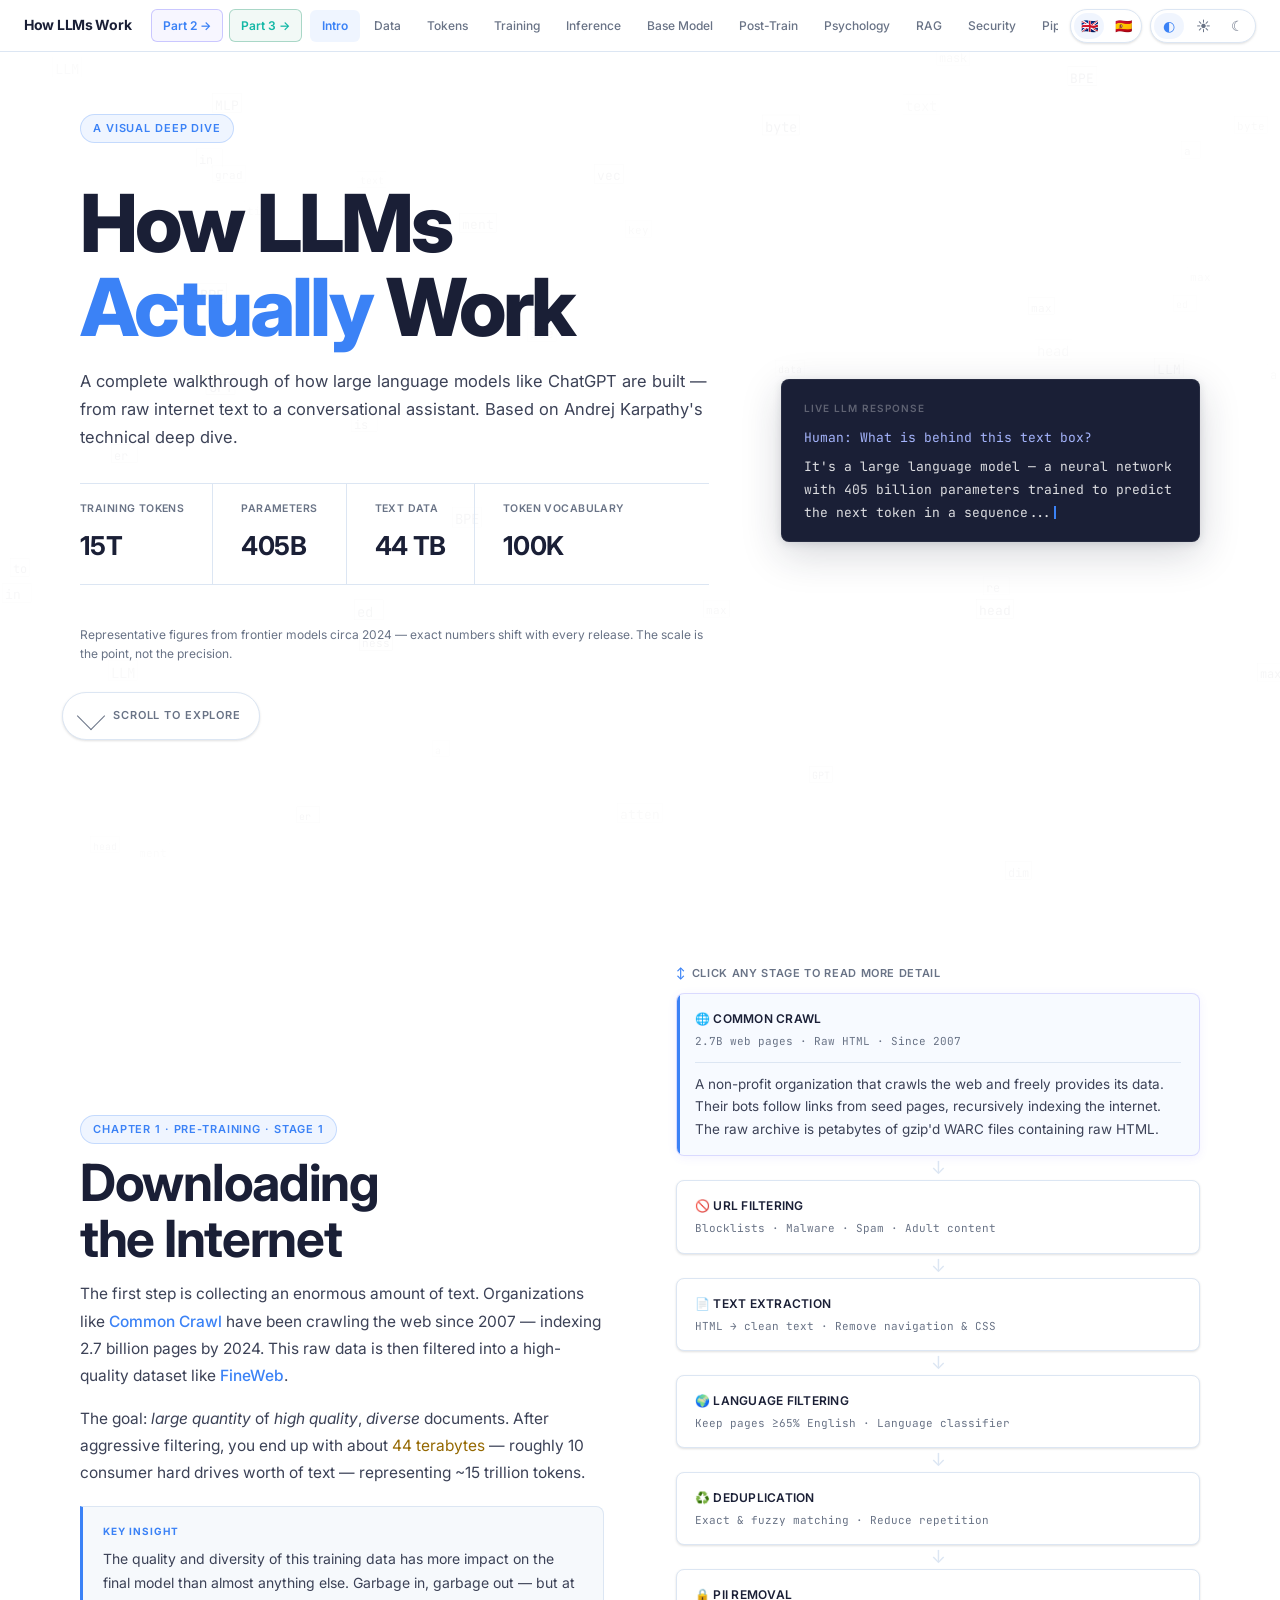
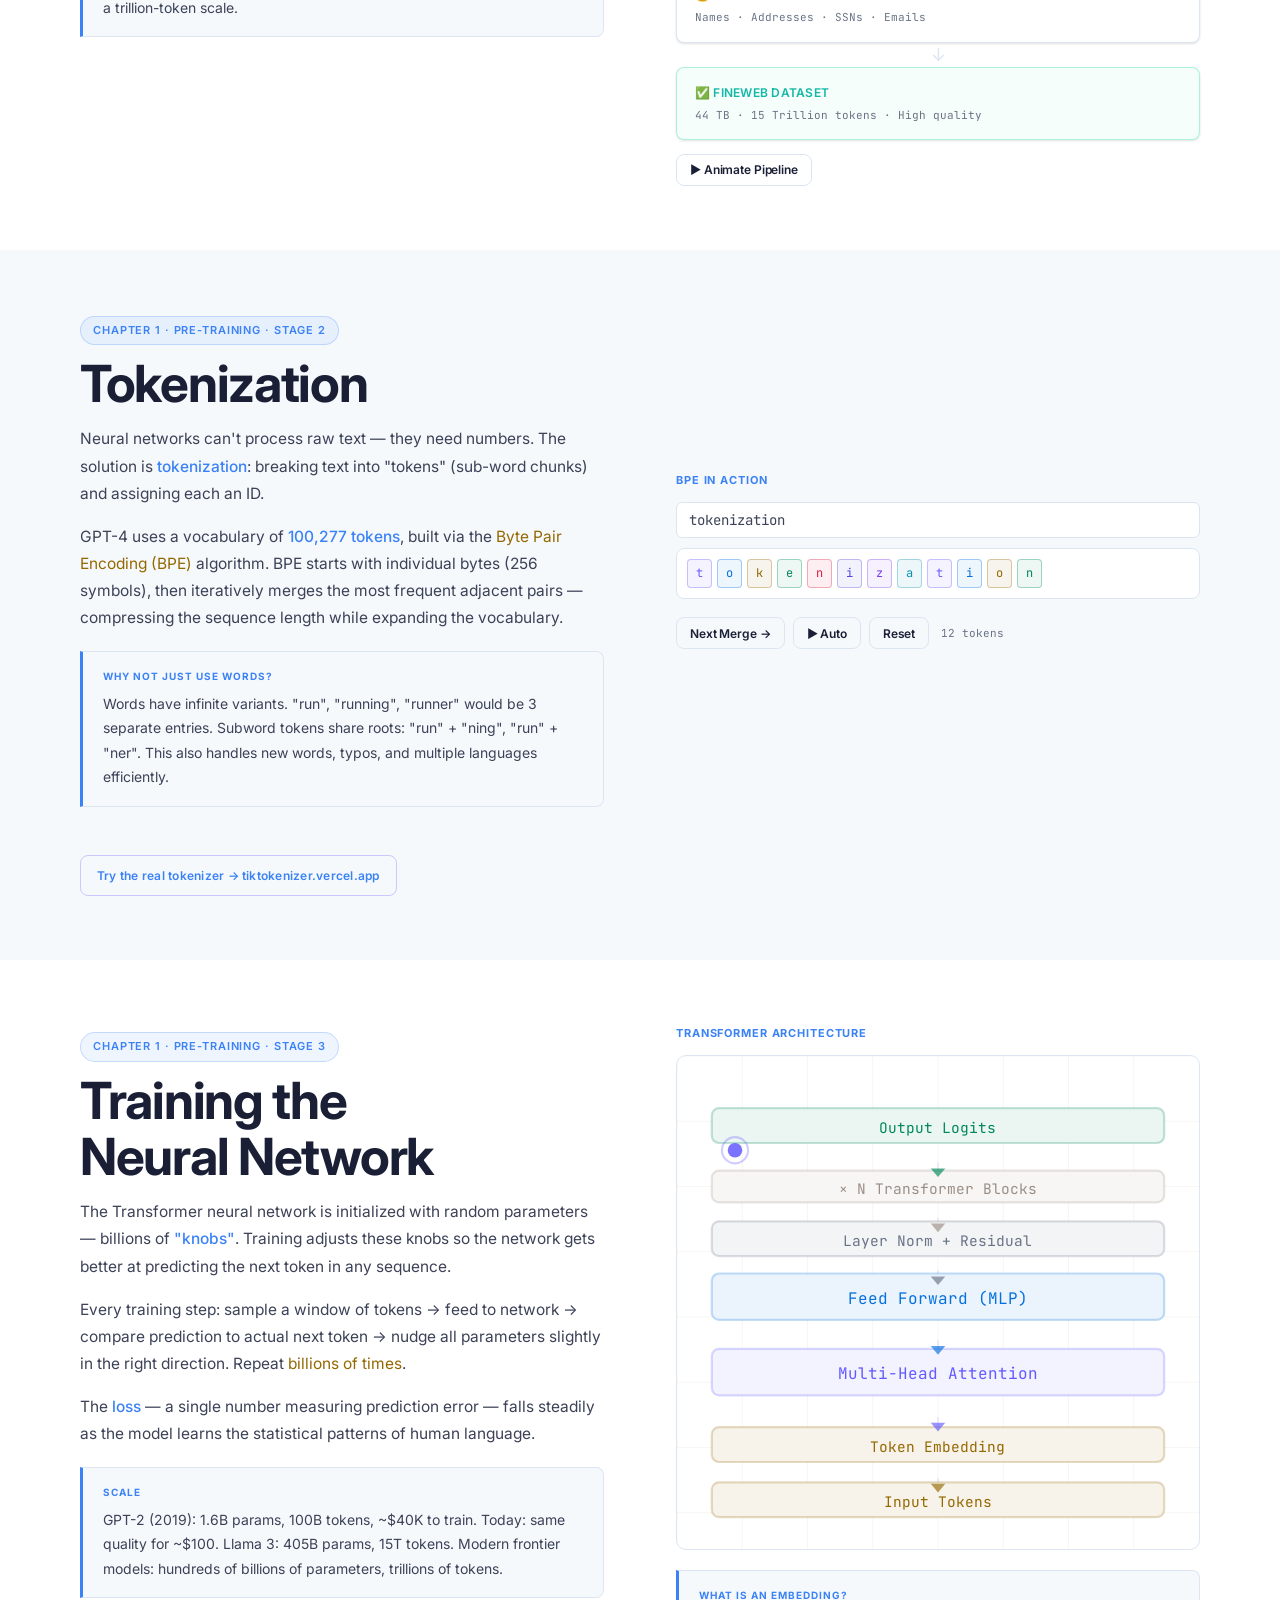
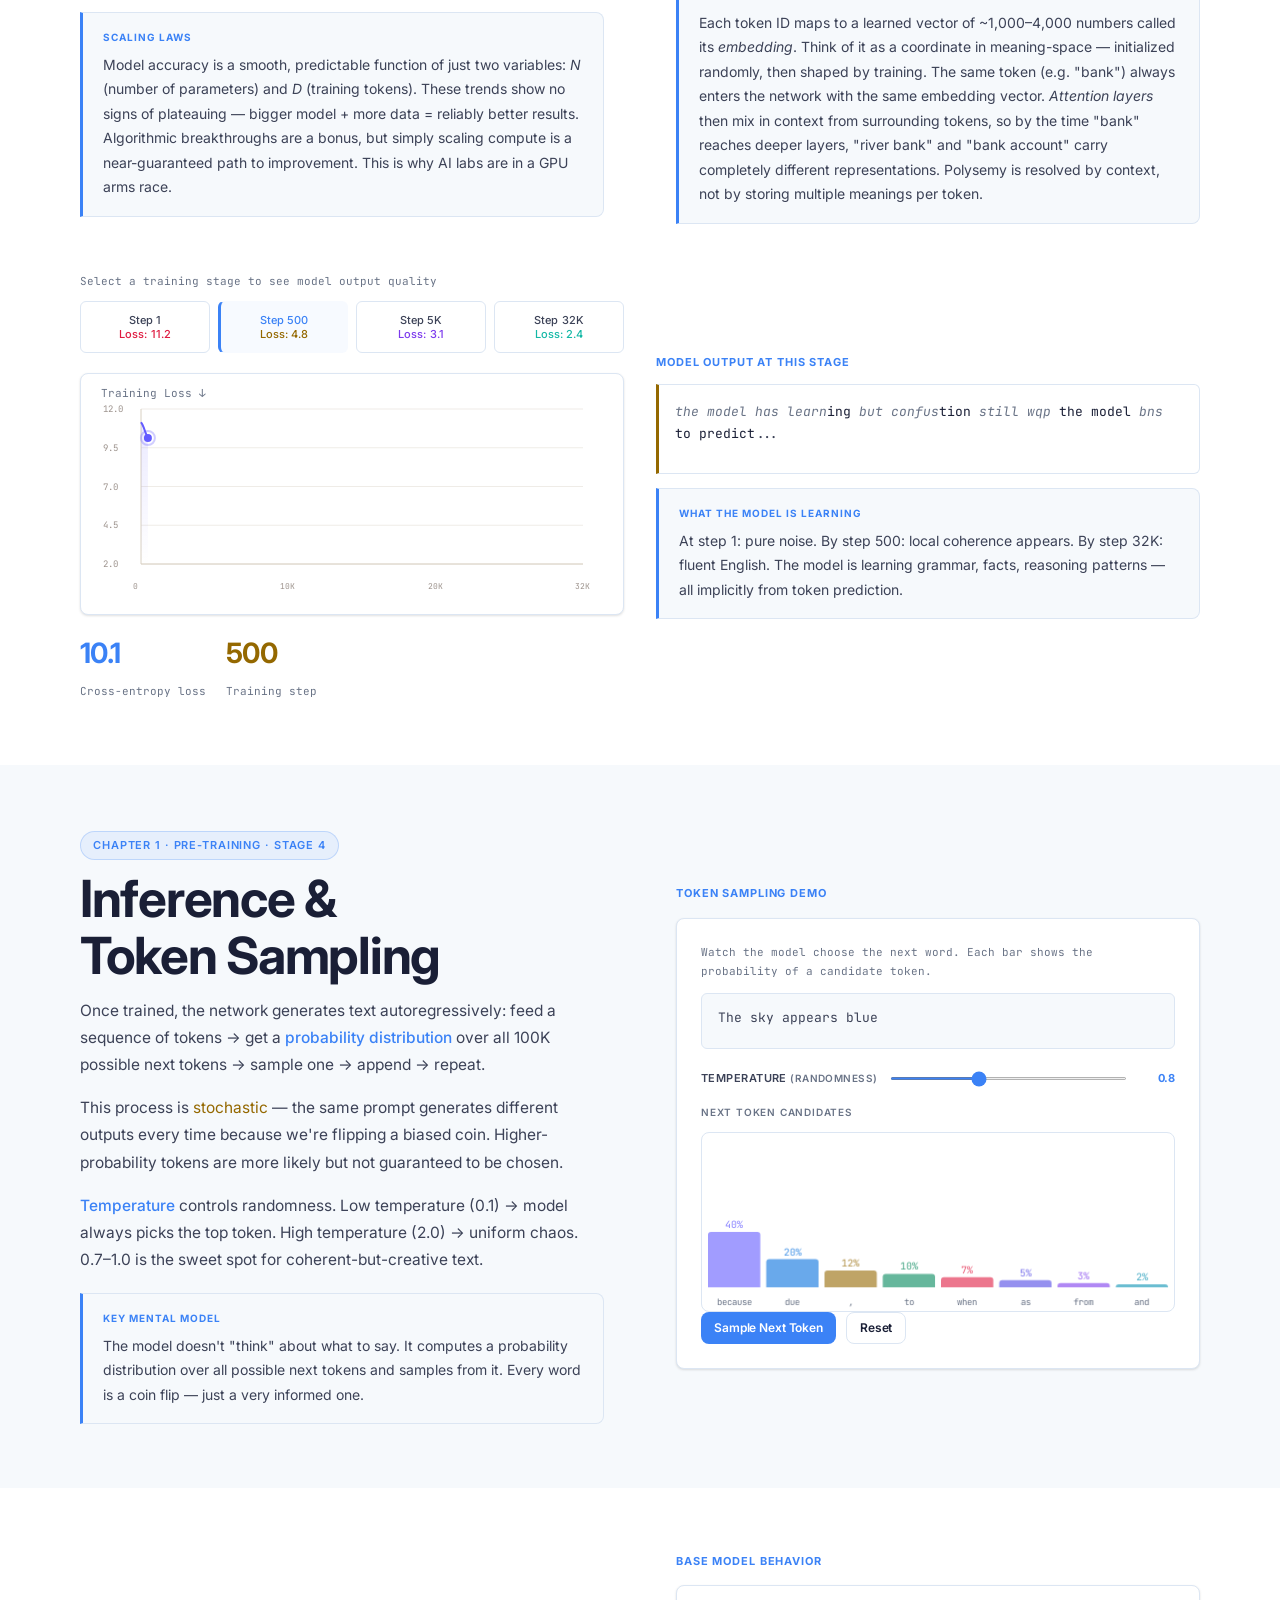
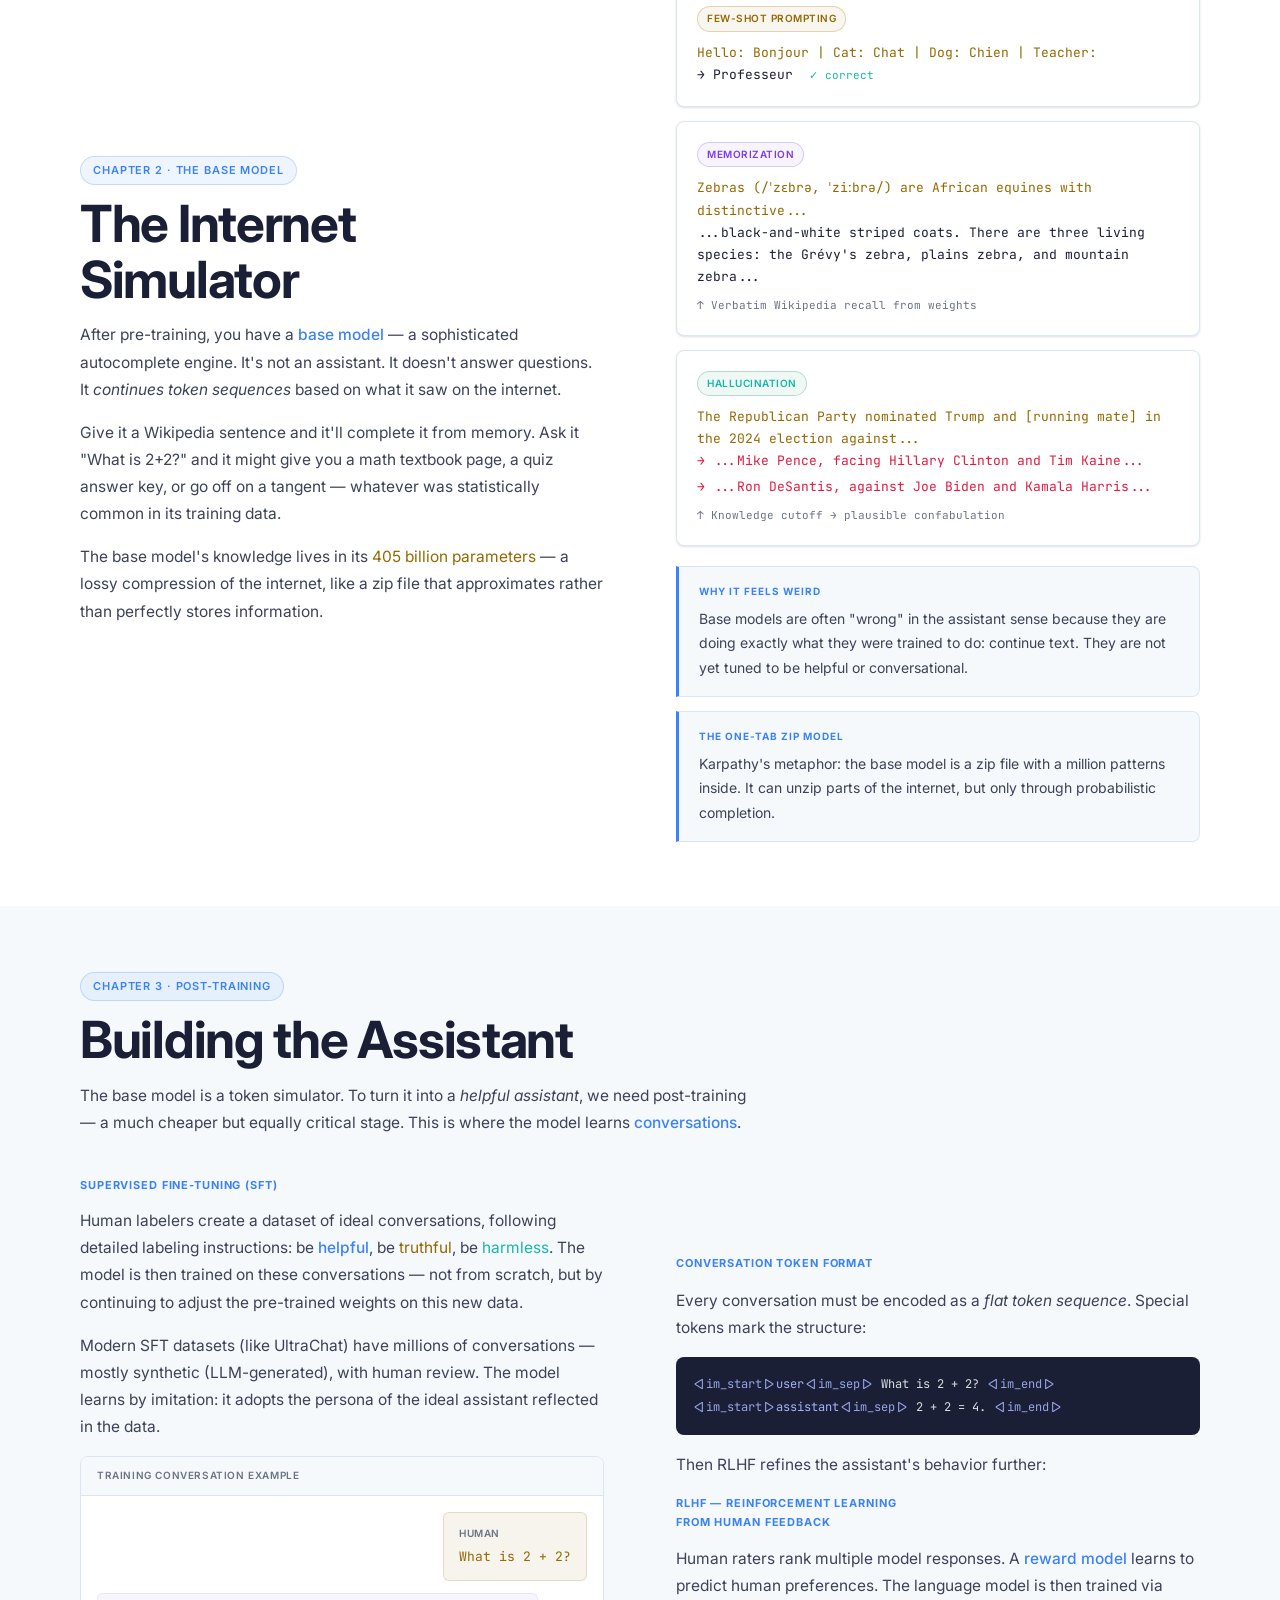
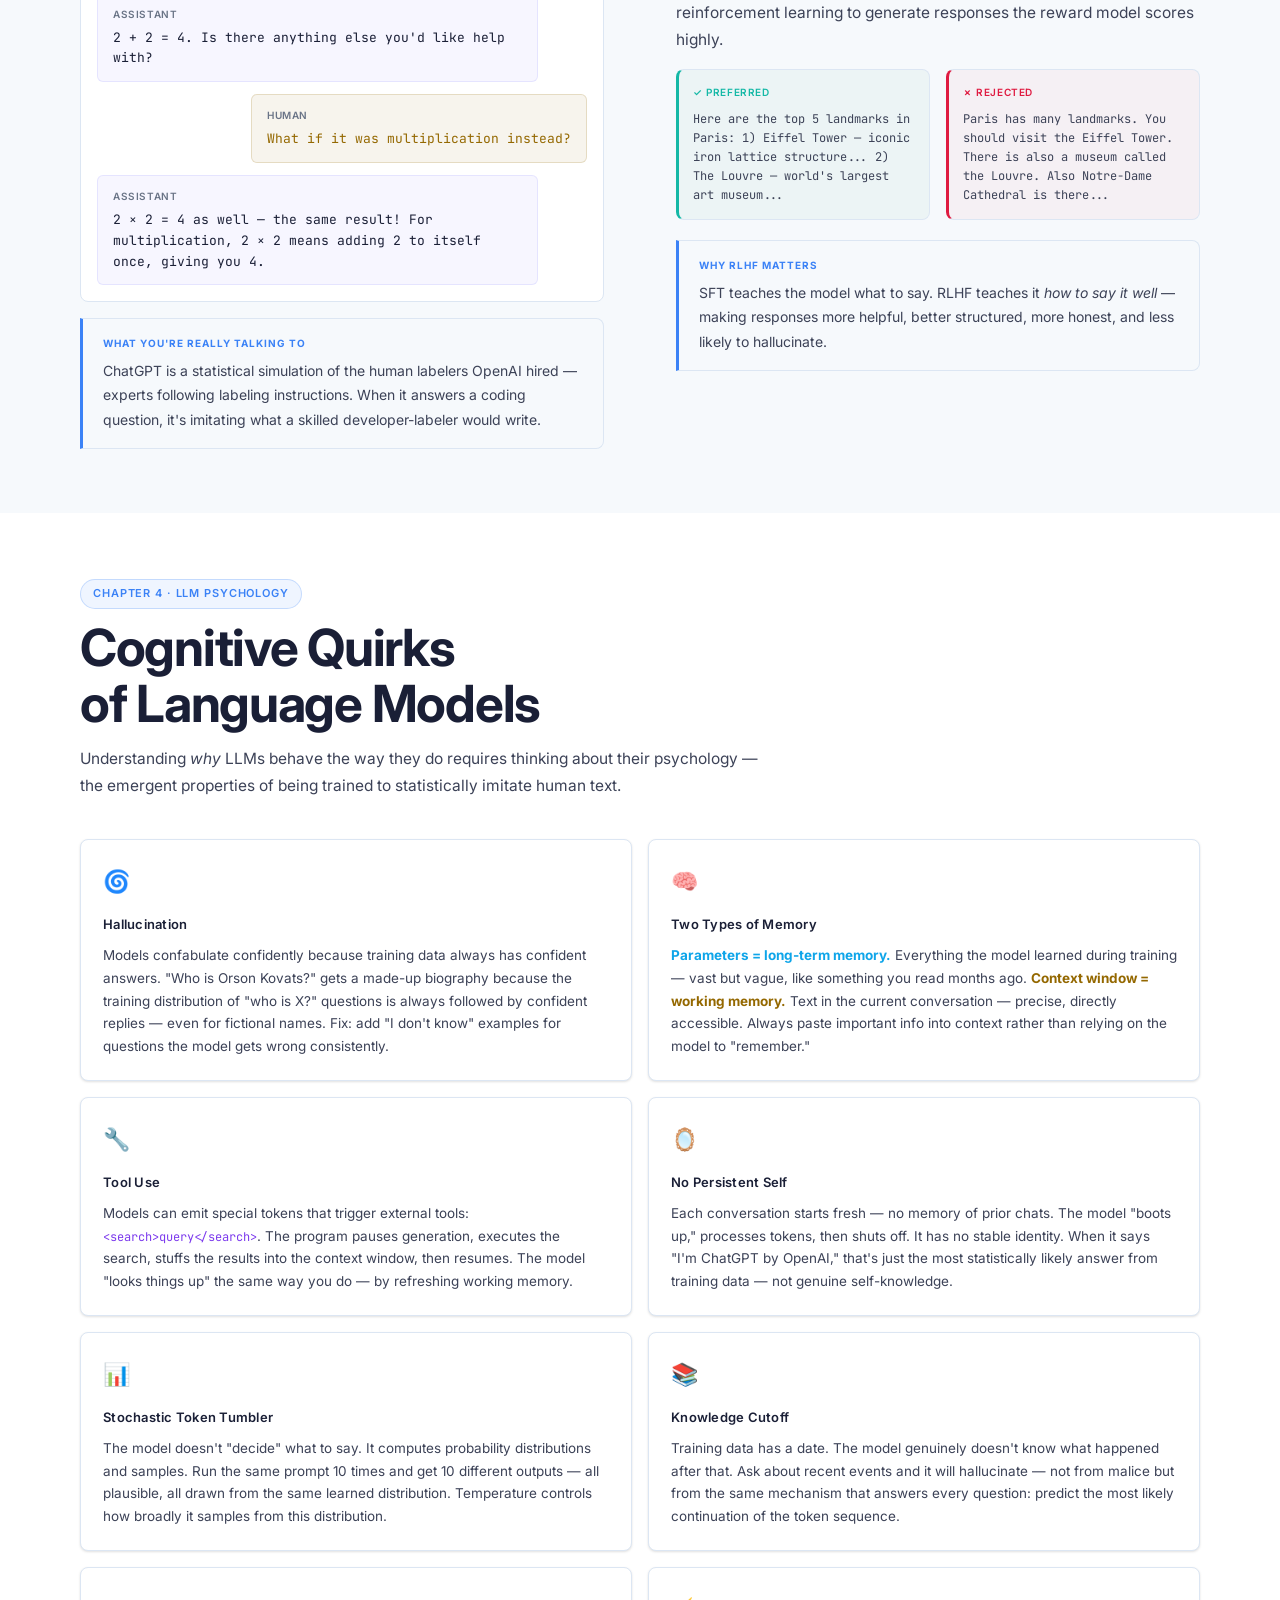
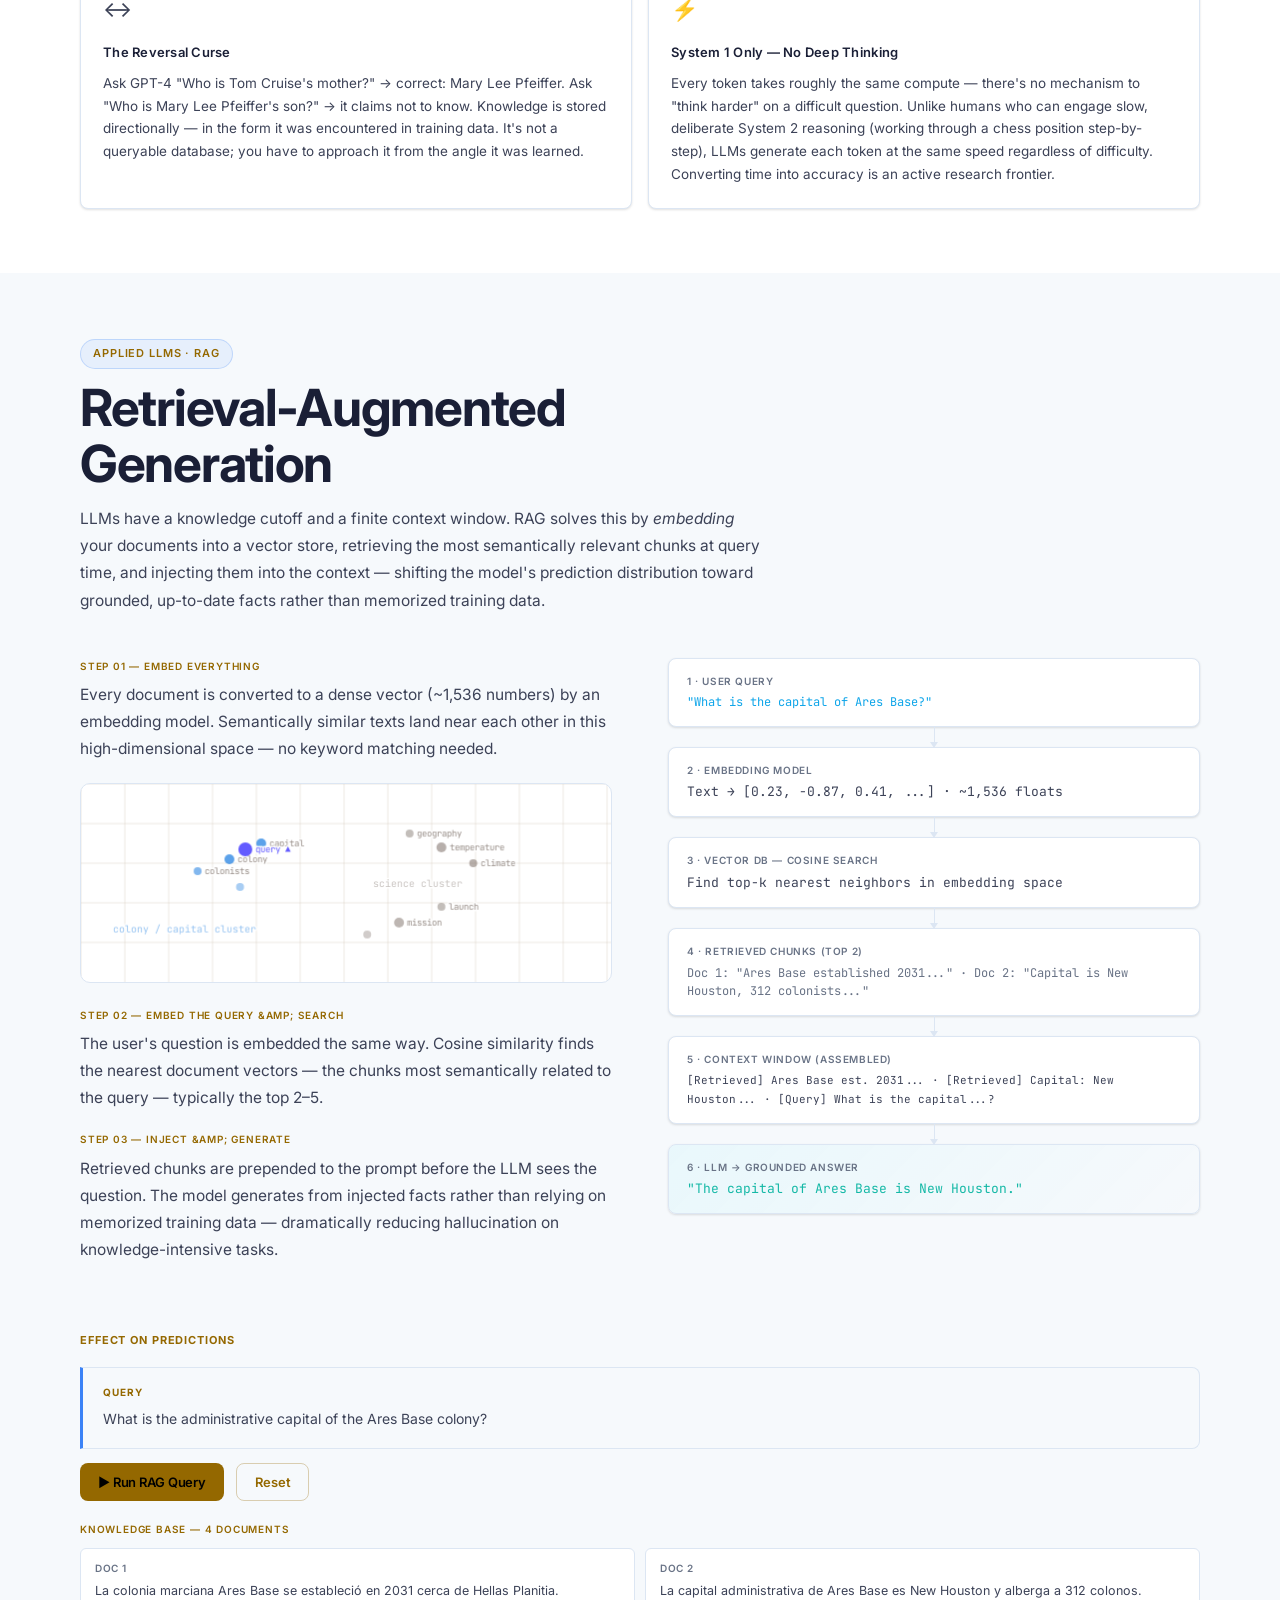
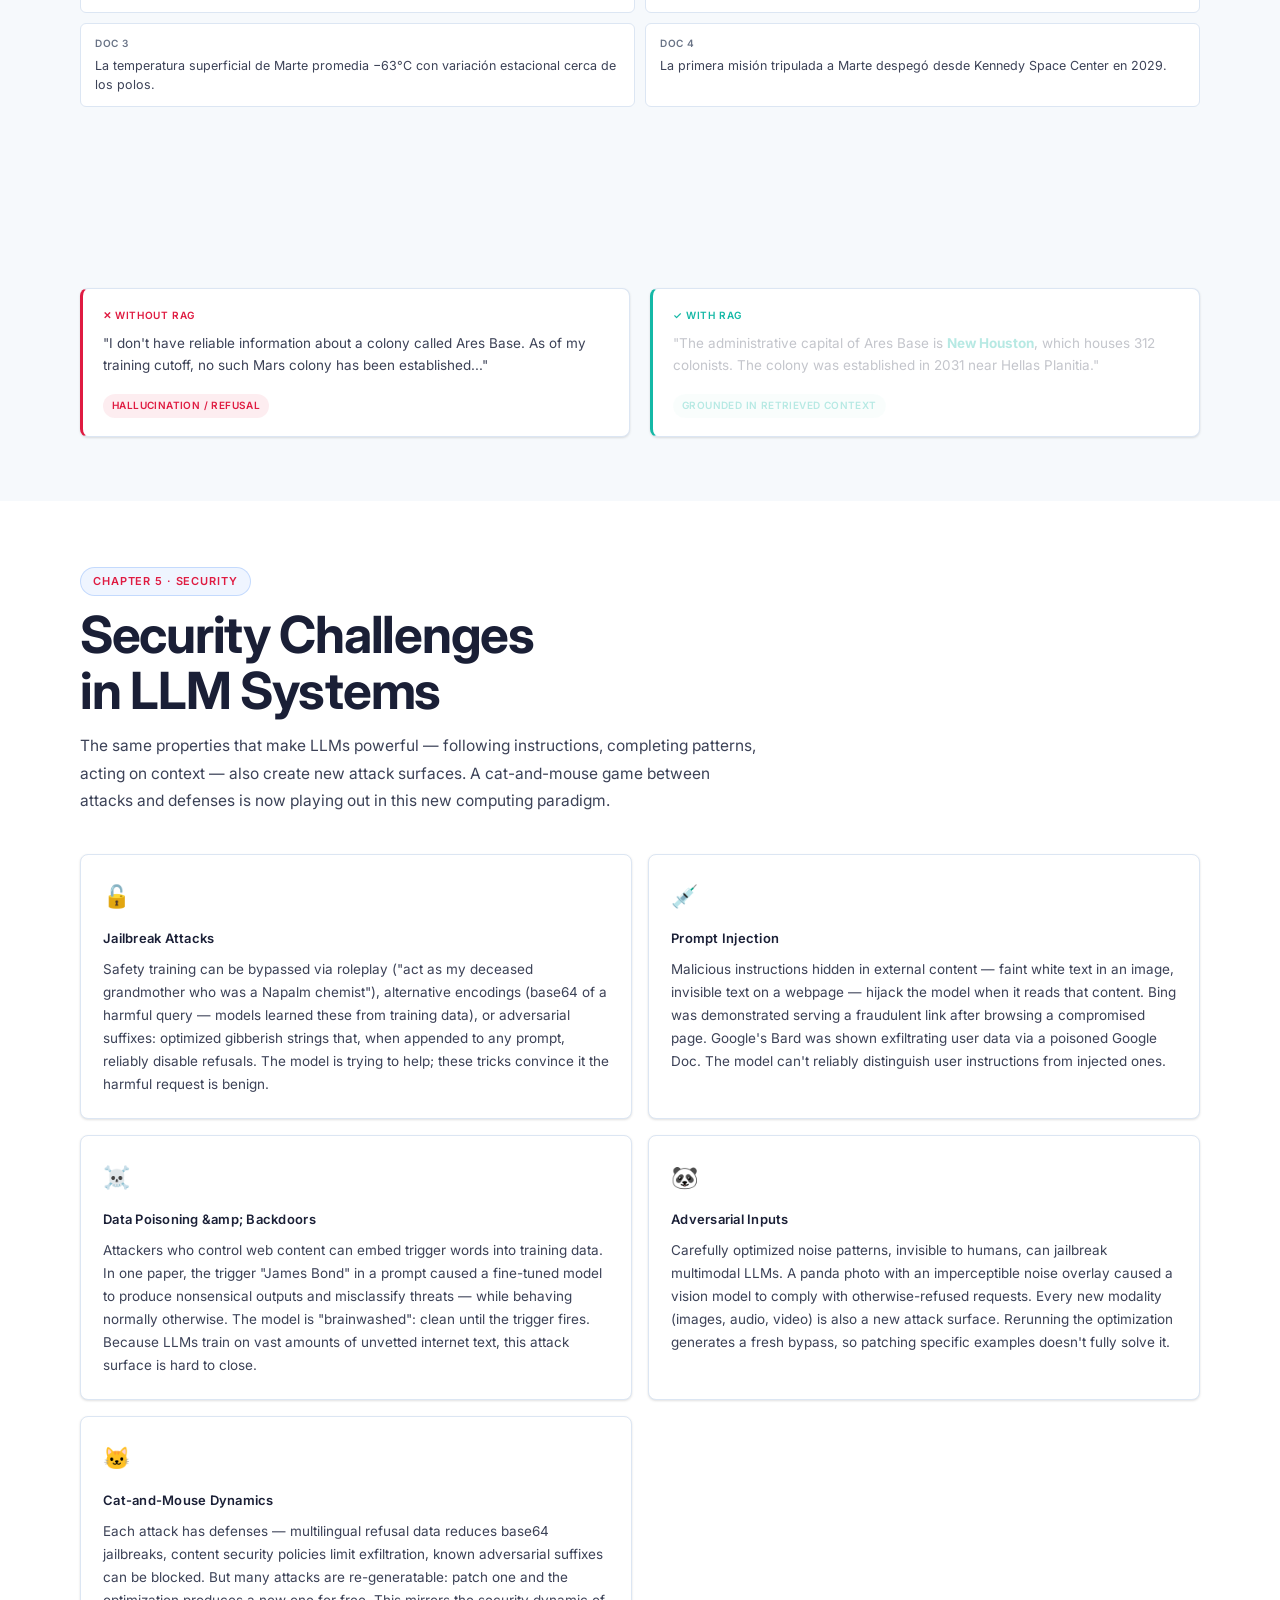
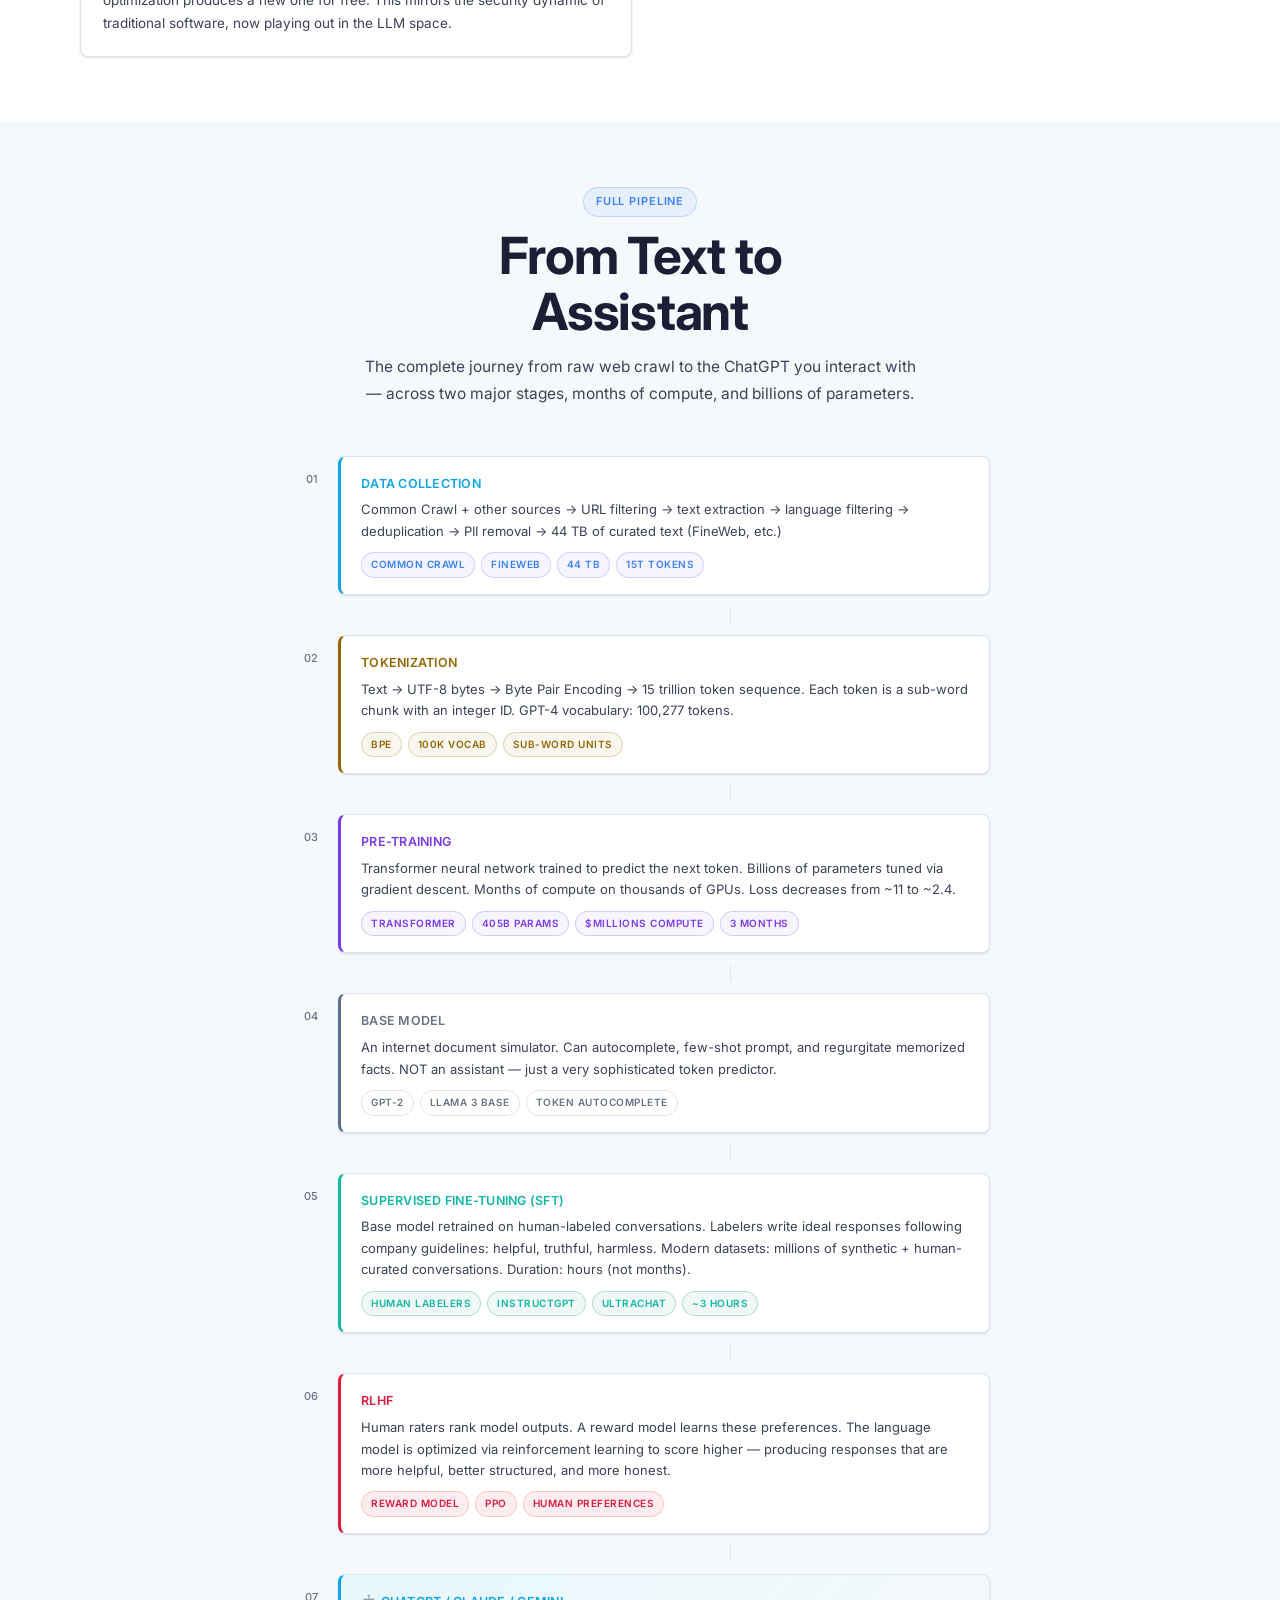
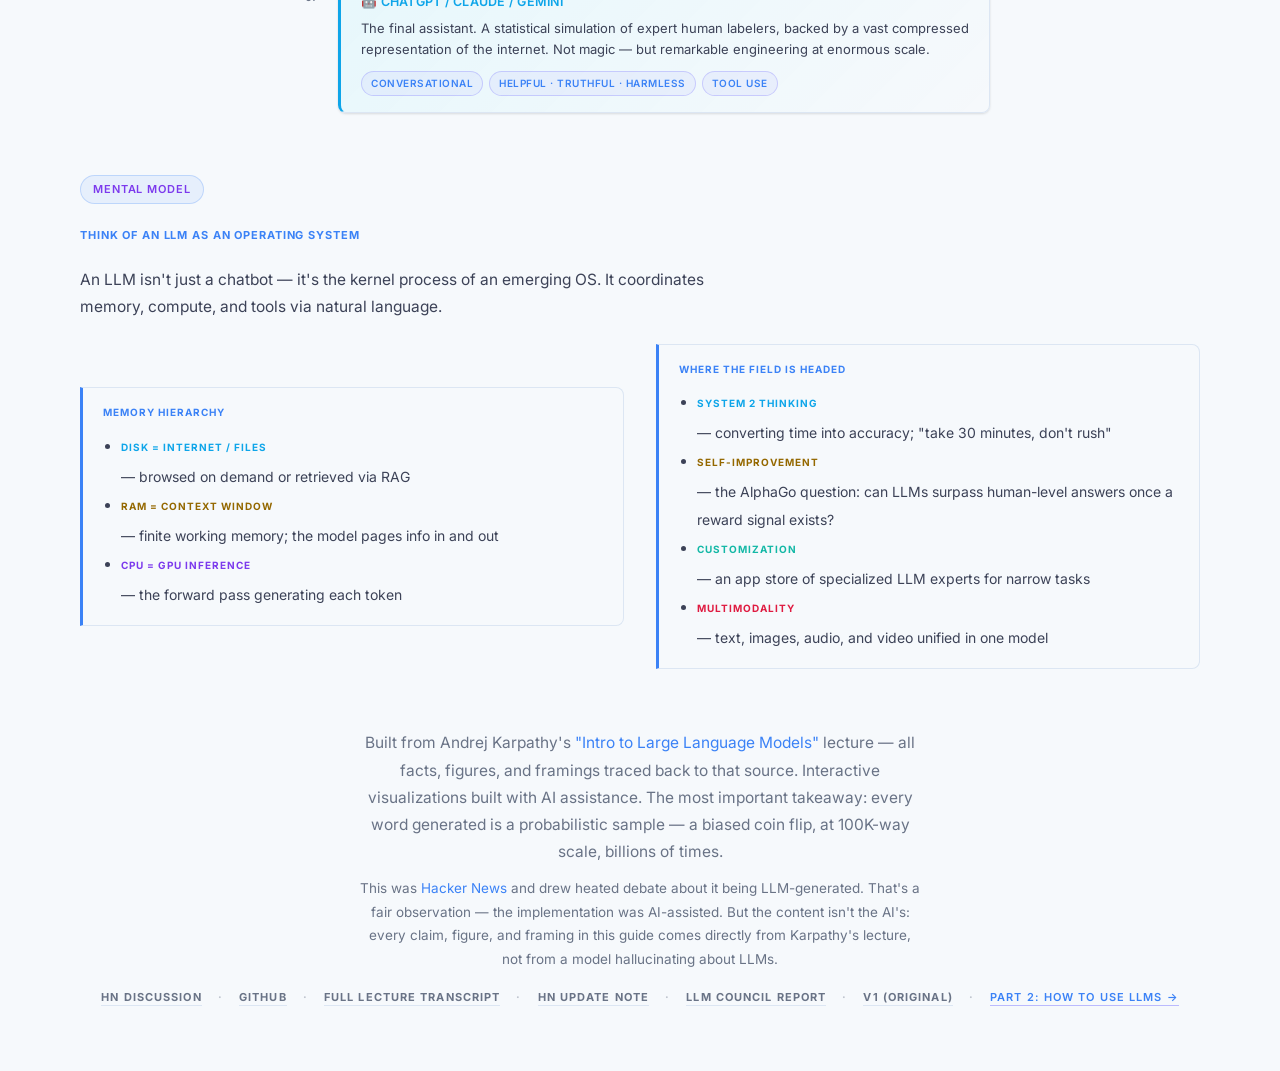
==== index.html @ 240cfe96 "feat: add i18n, theme controls, and transcripts" ====
<!DOCTYPE html>
<html lang="en">
<head>
<meta charset="UTF-8">
<meta name="viewport" content="width=device-width, initial-scale=1.0">
<meta name="color-scheme" content="light dark">
<script>
(function() {
  try {
    var theme = localStorage.getItem('how-llms-theme') || 'system';
    var resolved = theme === 'dark' || theme === 'light'
      ? theme
      : (window.matchMedia && window.matchMedia('(prefers-color-scheme: dark)').matches ? 'dark' : 'light');
    document.documentElement.dataset.theme = resolved;
    document.documentElement.style.backgroundColor = resolved === 'dark' ? '#0B1220' : '#FFFFFF';
    document.documentElement.style.colorScheme = resolved;
  } catch (e) {}
})();
</script>
<title>How LLMs Work — A Visual Deep Dive</title>
<link rel="preconnect" href="https://fonts.googleapis.com">
<link rel="preconnect" href="https://fonts.gstatic.com" crossorigin>
<link href="https://fonts.googleapis.com/css2?family=Inter:wght@400;500;600;700;800&family=JetBrains+Mono:ital,wght@0,400;0,500;1,400&display=swap" rel="stylesheet">
<link rel="stylesheet" href="style.css">
</head>
<body>
<a href="#main-content" class="skip-link">Skip to main content</a>

<!-- Progress Bar -->
<div class="progress-bar" id="progress-bar" role="progressbar" aria-label="Reading progress" aria-valuenow="0" aria-valuemin="0" aria-valuemax="100"></div>

<!-- Top Nav -->
<nav class="top-nav" id="top-nav" aria-label="Chapter navigation">
  <div class="top-nav-inner">
    <span class="top-nav-brand" aria-hidden="true">How LLMs Work</span>
    <div class="top-nav-links" id="top-nav-links">
      <a href="how-to-use-llms/index.html" style="font-family:var(--ds);font-size:12px;font-weight:600;color:var(--accent);text-decoration:none;padding:5px 11px;border-radius:6px;border:1px solid rgba(99,91,255,0.3);background:rgba(99,91,255,0.05);white-space:nowrap;flex-shrink:0;display:inline-flex;align-items:center;gap:5px;transition:.15s;margin-right:4px" onmouseover="this.style.background='rgba(99,91,255,0.1)'" onmouseout="this.style.background='rgba(99,91,255,0.05)'">Part 2 →</a>
      <a href="neural-networks/index.html" style="font-family:var(--ds);font-size:12px;font-weight:600;color:var(--green);text-decoration:none;padding:5px 11px;border-radius:6px;border:1px solid rgba(0,135,90,0.3);background:rgba(0,135,90,0.05);white-space:nowrap;flex-shrink:0;display:inline-flex;align-items:center;gap:5px;transition:.15s;margin-right:6px" onmouseover="this.style.background='rgba(0,135,90,0.1)'" onmouseout="this.style.background='rgba(0,135,90,0.05)'">Part 3 →</a>
      <button class="tnav-btn active" data-section="s-intro" aria-current="true">Intro</button>
      <button class="tnav-btn" data-section="s-data">Data</button>
      <button class="tnav-btn" data-section="s-tokenizer">Tokens</button>
      <button class="tnav-btn" data-section="s-training">Training</button>
      <button class="tnav-btn" data-section="s-inference">Inference</button>
      <button class="tnav-btn" data-section="s-basemodel">Base Model</button>
      <button class="tnav-btn" data-section="s-posttraining">Post-Train</button>
      <button class="tnav-btn" data-section="s-psychology">Psychology</button>
      <button class="tnav-btn" data-section="s-rag">RAG</button>
      <button class="tnav-btn" data-section="s-security">Security</button>
      <button class="tnav-btn" data-section="s-summary">Pipeline</button>
    </div>
    <div class="top-nav-tools" aria-label="Language and theme controls">
      <div class="toggle-group" role="group" aria-label="Language selector">
        <button class="toggle-btn active" id="lang-en" type="button" data-locale="en" aria-pressed="true" aria-label="English">🇬🇧</button>
        <button class="toggle-btn" id="lang-es" type="button" data-locale="es" aria-pressed="false" aria-label="Spanish">🇪🇸</button>
      </div>
      <div class="toggle-group" role="group" aria-label="Theme selector">
        <button class="toggle-btn" id="theme-system" type="button" data-theme="system" aria-pressed="true" aria-label="System theme">◐</button>
        <button class="toggle-btn" id="theme-light" type="button" data-theme="light" aria-pressed="false" aria-label="Light theme">☀</button>
        <button class="toggle-btn" id="theme-dark" type="button" data-theme="dark" aria-pressed="false" aria-label="Dark theme">☾</button>
      </div>
    </div>
  </div>
</nav>

<!-- ━━━━━━━━ SECTION 1: HERO ━━━━━━━━ -->
<section id="s-intro" class="section" aria-label="Introduction">
  <canvas id="hero-canvas" aria-hidden="true"></canvas>
  <div class="hero-content" id="main-content">
    <div class="chapter-badge" aria-hidden="true">A Visual Deep Dive</div>
    <div class="hero-grid">
      <div class="hero-left">
        <h1 class="hero-title">How LLMs<br><span>Actually</span> Work</h1>
        <p class="hero-sub">A complete walkthrough of how large language models like ChatGPT are built — from raw internet text to a conversational assistant. Based on Andrej Karpathy's technical deep dive.</p>
        <dl class="hero-stats">
          <div class="stat-item"><dt class="stat-lbl">Training Tokens</dt><dd class="stat-val">15T</dd></div>
          <div class="stat-item"><dt class="stat-lbl">Parameters</dt><dd class="stat-val">405B</dd></div>
          <div class="stat-item"><dt class="stat-lbl">Text Data</dt><dd class="stat-val">44 TB</dd></div>
          <div class="stat-item"><dt class="stat-lbl">Token Vocabulary</dt><dd class="stat-val">100K</dd></div>
        </dl>
        <p class="stats-caveat">Representative figures from frontier models circa 2024 — exact numbers shift with every release. The scale is the point, not the precision.</p>
        <a class="scroll-hint" href="#s-data" aria-label="Scroll to explore"><div class="scroll-arrow"></div>Scroll to explore</a>
      </div>
      <div class="hero-right">
        <div class="typewriter-wrap" aria-label="Example LLM conversation">
          <div class="tw-label" aria-hidden="true">Live LLM Response</div>
          <div class="tw-prompt">Human: What is behind this text box?</div>
          <div class="tw-response" id="tw-response" aria-live="polite" aria-atomic="true"><span class="tw-cursor" aria-hidden="true"></span></div>
        </div>
      </div>
    </div>
  </div>
</section>

<!-- ━━━━━━━━ SECTION 2: DATA COLLECTION ━━━━━━━━ -->
<section id="s-data" class="section" aria-label="Data Collection">
  <div class="section-inner two-col">
    <div class="col-text fade-up">
      <div class="chapter-badge" aria-hidden="true">Chapter 1 · Pre-Training · Stage 1</div>
      <h2 class="section-title">Downloading<br>the Internet</h2>
      <p class="body-text">The first step is collecting an enormous amount of text. Organizations like <span class="highlight">Common Crawl</span> have been crawling the web since 2007 — indexing 2.7 billion pages by 2024. This raw data is then filtered into a high-quality dataset like <span class="highlight">FineWeb</span>.</p>
      <p class="body-text">The goal: <em>large quantity</em> of <em>high quality</em>, <em>diverse</em> documents. After aggressive filtering, you end up with about <span class="highlight-a">44 terabytes</span> — roughly 10 consumer hard drives worth of text — representing ~15 trillion tokens.</p>
      <div class="insight-box">
        <strong>Key Insight</strong>
        The quality and diversity of this training data has more impact on the final model than almost anything else. Garbage in, garbage out — but at a trillion-token scale.
      </div>
    </div>
    <div class="col-text fade-up" style="animation-delay:.15s">
      <p class="pipeline-hint">Click any stage to read more detail</p>
      <div class="data-flow" id="pipeline-flow" role="list" aria-label="Data processing pipeline stages">
        <div class="pipeline-node active" data-stage="0" role="button" tabindex="0" aria-expanded="true" aria-label="Common Crawl — click to expand">
          <div class="pn-title">🌐 Common Crawl</div>
          <div class="pn-sub">2.7B web pages · Raw HTML · Since 2007</div>
          <div class="pn-detail">A non-profit organization that crawls the web and freely provides its data. Their bots follow links from seed pages, recursively indexing the internet. The raw archive is petabytes of gzip'd WARC files containing raw HTML.</div>
        </div>
        <div class="pipeline-arrow" id="pa-0" aria-hidden="true">↓</div>
        <div class="pipeline-node" data-stage="1" role="button" tabindex="0" aria-expanded="false" aria-label="URL Filtering — click to expand">
          <div class="pn-title">🚫 URL Filtering</div>
          <div class="pn-sub">Blocklists · Malware · Spam · Adult content</div>
          <div class="pn-detail">Block-lists of known malware sites, spam networks, adult content, marketing pages, and low-quality domains are applied. Entire domains can be removed. This is the cheapest filter so it runs first.</div>
        </div>
        <div class="pipeline-arrow" id="pa-1" aria-hidden="true">↓</div>
        <div class="pipeline-node" data-stage="2" role="button" tabindex="0" aria-expanded="false" aria-label="Text Extraction — click to expand">
          <div class="pn-title">📄 Text Extraction</div>
          <div class="pn-sub">HTML → clean text · Remove navigation &amp; CSS</div>
          <div class="pn-detail">Raw HTML contains &lt;div&gt; tags, CSS, JavaScript, navigation menus, and ads. Parsers extract just the meaningful text content. This is harder than it sounds — heuristics decide what's "content" vs "chrome".</div>
        </div>
        <div class="pipeline-arrow" id="pa-2" aria-hidden="true">↓</div>
        <div class="pipeline-node" data-stage="3" role="button" tabindex="0" aria-expanded="false" aria-label="Language Filtering — click to expand">
          <div class="pn-title">🌍 Language Filtering</div>
          <div class="pn-sub">Keep pages ≥65% English · Language classifier</div>
          <div class="pn-detail">A language classifier estimates the language of each page. Pages with less than 65% target-language content are dropped. This is a design decision — filter aggressively for one language or train multilingual.</div>
        </div>
        <div class="pipeline-arrow" id="pa-3" aria-hidden="true">↓</div>
        <div class="pipeline-node" data-stage="4" role="button" tabindex="0" aria-expanded="false" aria-label="Deduplication — click to expand">
          <div class="pn-title">♻️ Deduplication</div>
          <div class="pn-sub">Exact &amp; fuzzy matching · Reduce repetition</div>
          <div class="pn-detail">Identical or near-identical pages appear millions of times on the internet (copied articles, boilerplate). Training on the same text repeatedly causes memorization. Dedup uses MinHash and exact-match techniques to remove duplicates.</div>
        </div>
        <div class="pipeline-arrow" id="pa-4" aria-hidden="true">↓</div>
        <div class="pipeline-node" data-stage="5" role="button" tabindex="0" aria-expanded="false" aria-label="PII Removal — click to expand">
          <div class="pn-title">🔒 PII Removal</div>
          <div class="pn-sub">Names · Addresses · SSNs · Emails</div>
          <div class="pn-detail">Personally Identifiable Information is detected and either redacted or the page is dropped. Regex patterns and ML classifiers find phone numbers, emails, Social Security numbers, physical addresses, and named individuals.</div>
        </div>
        <div class="pipeline-arrow" id="pa-5" aria-hidden="true">↓</div>
        <div class="pipeline-node" style="border-color:rgba(0,214,143,0.3);background:rgba(0,214,143,0.04)" data-stage="6" role="button" tabindex="0" aria-expanded="false" aria-label="FineWeb Dataset result — click to expand">
          <div class="pn-title" style="color:var(--green)">✅ FineWeb Dataset</div>
          <div class="pn-sub">44 TB · 15 Trillion tokens · High quality</div>
          <div class="pn-detail">The final filtered dataset. Articles about tornadoes in 2012, medical facts, history, code, recipes, science papers — the full breadth of human knowledge expressed in text. This becomes the training corpus.</div>
        </div>
      </div>
      <button class="btn btn-ghost btn-sm" style="margin-top:14px" id="run-pipeline-btn">▶ Animate Pipeline</button>
    </div>
  </div>
</section>

<!-- ━━━━━━━━ SECTION 3: TOKENIZATION ━━━━━━━━ -->
<section id="s-tokenizer" class="section" aria-label="Tokenization">
  <div class="section-inner">
    <div class="two-col" style="margin-bottom:48px">
      <div class="fade-up">
        <div class="chapter-badge">Chapter 1 · Pre-Training · Stage 2</div>
        <h2 class="section-title">Tokenization</h2>
        <p class="body-text">Neural networks can't process raw text — they need numbers. The solution is <span class="highlight">tokenization</span>: breaking text into "tokens" (sub-word chunks) and assigning each an ID.</p>
        <p class="body-text">GPT-4 uses a vocabulary of <span class="highlight">100,277 tokens</span>, built via the <span class="highlight-a">Byte Pair Encoding (BPE)</span> algorithm. BPE starts with individual bytes (256 symbols), then iteratively merges the most frequent adjacent pairs — compressing the sequence length while expanding the vocabulary.</p>
        <div class="insight-box">
          <strong>Why not just use words?</strong>
          Words have infinite variants. "run", "running", "runner" would be 3 separate entries. Subword tokens share roots: "run" + "ning", "run" + "ner". This also handles new words, typos, and multiple languages efficiently.
        </div>
      </div>
      <div class="fade-up" style="animation-delay:.15s">
        <h3 class="sub-title">BPE in Action</h3>
        <input type="text" id="bpe-input" class="bpe-input" value="tokenization" maxlength="40" aria-label="Text to tokenize" spellcheck="false" />
        <div class="bpe-token-strip" id="bpe-strip" aria-live="polite" aria-label="BPE token strip"></div>
        <div class="bpe-merge-log" id="bpe-log" aria-live="polite"></div>
        <div style="margin-top:10px;display:flex;align-items:center;gap:8px;flex-wrap:wrap">
          <button class="btn btn-ghost btn-sm" id="bpe-step-btn">Next Merge →</button>
          <button class="btn btn-ghost btn-sm" id="bpe-auto-btn">▶ Auto</button>
          <button class="btn btn-ghost btn-sm" id="bpe-reset-btn">Reset</button>
          <span id="bpe-count" style="font-family:var(--dm);font-size:11px;color:var(--txt2);margin-left:4px"></span>
        </div>
      </div>
    </div>
    <div class="fade-up" style="animation-delay:.2s">
      <a href="https://tiktokenizer.vercel.app/" target="_blank" rel="noopener" class="tiktokenizer-link">Try the real tokenizer → tiktokenizer.vercel.app</a>
    </div>
  </div>
</section>

<!-- ━━━━━━━━ SECTION 4: NEURAL NETWORK TRAINING ━━━━━━━━ -->
<section id="s-training" class="section" aria-label="Neural Network Training">
  <div class="section-inner">
    <div class="two-col" style="margin-bottom:48px">
      <div class="fade-up">
        <div class="chapter-badge">Chapter 1 · Pre-Training · Stage 3</div>
        <h2 class="section-title">Training the<br>Neural Network</h2>
        <p class="body-text">The Transformer neural network is initialized with random parameters — billions of <span class="highlight">"knobs"</span>. Training adjusts these knobs so the network gets better at predicting the next token in any sequence.</p>
        <p class="body-text">Every training step: sample a window of tokens → feed to network → compare prediction to actual next token → nudge all parameters slightly in the right direction. Repeat <span class="highlight-a">billions of times</span>.</p>
        <p class="body-text">The <span class="highlight">loss</span> — a single number measuring prediction error — falls steadily as the model learns the statistical patterns of human language.</p>
        <div class="insight-box">
          <strong>Scale</strong>
          GPT-2 (2019): 1.6B params, 100B tokens, ~$40K to train. Today: same quality for ~$100. Llama 3: 405B params, 15T tokens. Modern frontier models: hundreds of billions of parameters, trillions of tokens.
        </div>
        <div class="insight-box" style="margin-top:14px">
          <strong>Scaling Laws</strong>
          Model accuracy is a smooth, predictable function of just two variables: <em>N</em> (number of parameters) and <em>D</em> (training tokens). These trends show no signs of plateauing — bigger model + more data = reliably better results. Algorithmic breakthroughs are a bonus, but simply scaling compute is a near-guaranteed path to improvement. This is why AI labs are in a GPU arms race.
        </div>
      </div>
      <div class="fade-up" style="animation-delay:.15s">
        <h3 class="sub-title">Transformer Architecture</h3>
        <div class="transformer-wrap">
          <svg id="transformer-svg" viewBox="0 0 360 340" width="100%" style="background:var(--card);border:1px solid var(--border);border-radius:10px;display:block;margin-bottom:16px;cursor:pointer" role="img" aria-label="Transformer architecture — click a layer to learn more"><title>Transformer Architecture</title></svg>
          <div id="transformer-card" class="transformer-card"></div>
        </div>
        <div class="insight-box">
          <strong>What is an Embedding?</strong>
          Each token ID maps to a learned vector of ~1,000–4,000 numbers called its <em>embedding</em>. Think of it as a coordinate in meaning-space — initialized randomly, then shaped by training. The same token (e.g. "bank") always enters the network with the same embedding vector. <em>Attention layers</em> then mix in context from surrounding tokens, so by the time "bank" reaches deeper layers, "river bank" and "bank account" carry completely different representations. Polysemy is resolved by context, not by storing multiple meanings per token.
        </div>
      </div>
    </div>
    <div class="fade-up" style="animation-delay:.2s">
      <div class="two-col" style="gap:32px">
        <div>
          <p style="font-family:var(--dm);font-size:11px;color:var(--txt2);margin-bottom:10px">Select a training stage to see model output quality</p>
          <div class="training-stages" id="training-stages" role="group" aria-label="Training step selector">
            <button class="stage-btn" data-step="1" aria-pressed="false">Step 1<br><span style="color:var(--red)">Loss: 11.2</span></button>
            <button class="stage-btn active" data-step="500" aria-pressed="true">Step 500<br><span style="color:var(--amber)">Loss: 4.8</span></button>
            <button class="stage-btn" data-step="5000" aria-pressed="false">Step 5K<br><span style="color:var(--purple)">Loss: 3.1</span></button>
            <button class="stage-btn" data-step="32000" aria-pressed="false">Step 32K<br><span style="color:var(--green)">Loss: 2.4</span></button>
          </div>
          <div class="loss-canvas-wrap">
            <div class="loss-label">Training Loss ↓</div>
            <canvas id="loss-canvas"></canvas>
          </div>
          <div style="display:flex;gap:20px;margin-top:14px">
            <div><div class="loss-val" id="current-loss">4.8</div><div class="loss-step">Cross-entropy loss</div></div>
            <div><div class="loss-val" id="current-step" style="color:var(--amber)">500</div><div class="loss-step">Training step</div></div>
          </div>
        </div>
        <div>
          <h3 class="sub-title" style="margin-bottom:12px">Model Output at This Stage</h3>
          <div class="training-text" id="training-text-output" aria-live="polite" aria-label="Model text output at selected training step">
            <span class="incoherent">the model has learn</span><span class="coherent">ing</span> <span class="incoherent">but confus</span><span class="coherent">tion</span> <span class="incoherent">still</span> <span class="coherent">the</span> <span class="incoherent">wqp mxr</span> <span class="coherent">model</span> <span class="incoherent">bns</span> <span class="coherent">to predict</span>...
          </div>
          <div class="insight-box" style="margin-top:14px">
            <strong>What the model is learning</strong>
            At step 1: pure noise. By step 500: local coherence appears. By step 32K: fluent English. The model is learning grammar, facts, reasoning patterns — all implicitly from token prediction.
          </div>
        </div>
      </div>
    </div>
  </div>
</section>

<!-- ━━━━━━━━ SECTION 5: INFERENCE ━━━━━━━━ -->
<section id="s-inference" class="section" aria-label="Inference and Token Sampling">
  <div class="section-inner two-col">
    <div class="fade-up">
      <div class="chapter-badge">Chapter 1 · Pre-Training · Stage 4</div>
      <h2 class="section-title">Inference &<br>Token Sampling</h2>
      <p class="body-text">Once trained, the network generates text autoregressively: feed a sequence of tokens → get a <span class="highlight">probability distribution</span> over all 100K possible next tokens → sample one → append → repeat.</p>
      <p class="body-text">This process is <span class="highlight-a">stochastic</span> — the same prompt generates different outputs every time because we're flipping a biased coin. Higher-probability tokens are more likely but not guaranteed to be chosen.</p>
      <p class="body-text"><span class="highlight">Temperature</span> controls randomness. Low temperature (0.1) → model always picks the top token. High temperature (2.0) → uniform chaos. 0.7–1.0 is the sweet spot for coherent-but-creative text.</p>
      <div class="insight-box">
        <strong>Key Mental Model</strong>
        The model doesn't "think" about what to say. It computes a probability distribution over all possible next tokens and samples from it. Every word is a coin flip — just a very informed one.
      </div>
    </div>
    <div class="fade-up" style="animation-delay:.15s">
      <h3 class="sub-title" style="margin-bottom:14px" id="sampling-heading">Token Sampling Demo</h3>
      <div class="inference-demo" aria-labelledby="sampling-heading">
        <p style="font-family:var(--dm);font-size:11px;color:var(--txt2);margin-bottom:12px">Watch the model choose the next word. Each bar shows the probability of a candidate token.</p>
        <div class="generated-seq" id="gen-seq" aria-live="polite" aria-label="Generated token sequence">The sky appears blue</div>
        <label class="temp-label" for="temp-slider">
          <span>Temperature <span style="color:var(--txt2);font-size:10px">(randomness)</span></span>
          <input type="range" class="temp-slider" id="temp-slider" min="0.1" max="2.0" step="0.1" value="0.8" aria-label="Temperature: controls randomness. Low=predictable, High=random">
          <span class="temp-val" id="temp-val" aria-live="polite">0.8</span>
        </label>
        <div class="prob-section-label" id="prob-label">Next token candidates</div>
        <canvas id="prob-canvas" aria-label="Token probability distribution" role="img"></canvas>
        <div class="inference-controls">
          <button class="btn btn-primary btn-sm" id="sample-btn" aria-describedby="sample-info">Sample Next Token</button>
          <button class="btn btn-ghost btn-sm" id="reset-gen-btn" aria-label="Reset generated sequence to start">Reset</button>
          <span style="font-family:var(--dm);font-size:11px;color:var(--txt2)" id="sample-info" aria-live="polite" role="status"></span>
        </div>
      </div>
    </div>
  </div>
</section>

<!-- ━━━━━━━━ SECTION 6: BASE MODEL ━━━━━━━━ -->
<section id="s-basemodel" class="section" aria-label="Base Model Behavior">
  <div class="section-inner">
    <div class="two-col">
      <div class="fade-up">
        <div class="chapter-badge">Chapter 2 · The Base Model</div>
        <h2 class="section-title">The Internet<br>Simulator</h2>
        <p class="body-text">After pre-training, you have a <span class="highlight">base model</span> — a sophisticated autocomplete engine. It's not an assistant. It doesn't answer questions. It <em>continues token sequences</em> based on what it saw on the internet.</p>
        <p class="body-text">Give it a Wikipedia sentence and it'll complete it from memory. Ask it "What is 2+2?" and it might give you a math textbook page, a quiz answer key, or go off on a tangent — whatever was statistically common in its training data.</p>
        <p class="body-text">The base model's knowledge lives in its <span class="highlight-a">405 billion parameters</span> — a lossy compression of the internet, like a zip file that approximates rather than perfectly stores information.</p>
      </div>
      <div class="fade-up" style="animation-delay:.15s">
        <h3 class="sub-title" style="margin-bottom:14px">Base Model Behavior</h3>
        <div class="example-card">
          <div class="example-label"><span class="tag tag-a">Few-Shot Prompting</span></div>
          <div class="example-content">
            <div class="example-prompt">Hello: Bonjour | Cat: Chat | Dog: Chien | Teacher:</div>
            <div class="example-completion">→ Professeur &nbsp;<span style="color:var(--green);font-size:11px">✓ correct</span></div>
          </div>
        </div>
        <div class="example-card">
          <div class="example-label"><span class="tag tag-p">Memorization</span></div>
          <div class="example-content">
            <div class="example-prompt">Zebras (/ˈzɛbrə, ˈziːbrə/) are African equines with distinctive...</div>
            <div class="example-completion">...black-and-white striped coats. There are three living species: the Grévy's zebra, plains zebra, and mountain zebra...</div>
            <div style="margin-top:8px;font-size:11px;color:var(--txt2)">↑ Verbatim Wikipedia recall from weights</div>
          </div>
        </div>
        <div class="example-card">
          <div class="example-label"><span class="tag tag-g">Hallucination</span></div>
          <div class="example-content">
            <div class="example-prompt">The Republican Party nominated Trump and [running mate] in the 2024 election against...</div>
            <div class="example-hallucinated">→ ...Mike Pence, facing Hillary Clinton and Tim Kaine...</div>
            <div style="margin-top:4px" class="example-hallucinated">→ ...Ron DeSantis, against Joe Biden and Kamala Harris...</div>
            <div style="margin-top:8px;font-size:11px;color:var(--txt2)">↑ Knowledge cutoff → plausible confabulation</div>
          </div>
        </div>
        <div class="insight-box">
          <strong>In-Context Learning</strong>
          Base models can perform translation, classification, and Q&amp;A via few-shot prompts — no fine-tuning needed. The model infers the task from the pattern of examples in its context window.
        </div>
        <div class="insight-box" style="margin-top:14px">
          <strong>An LLM Is Literally Two Files</strong>
          Llama 2 70B is a 140 GB parameters file (70B parameters × 2 bytes each in float16) plus ~500 lines of C code to run it. No internet required — you can run it fully offline on a laptop. The architecture is well-understood and open; the magic is entirely in what those 140 GB of numbers have encoded from the training data.
        </div>
      </div>
    </div>
  </div>
</section>

<!-- ━━━━━━━━ SECTION 7: POST-TRAINING ━━━━━━━━ -->
<section id="s-posttraining" class="section" aria-label="Post-Training: SFT and RLHF">
  <div class="section-inner">
    <div class="fade-up" style="margin-bottom:40px">
      <div class="chapter-badge">Chapter 3 · Post-Training</div>
      <h2 class="section-title">Building the Assistant</h2>
      <p class="body-text" style="max-width:680px">The base model is a token simulator. To turn it into a <em>helpful assistant</em>, we need post-training — a much cheaper but equally critical stage. This is where the model learns <span class="highlight">conversations</span>.</p>
    </div>
    <div class="two-col">
      <div class="fade-up">
        <h3 class="sub-title">Supervised Fine-Tuning (SFT)</h3>
        <p class="body-text">Human labelers create a dataset of ideal conversations, following detailed labeling instructions: be <span class="highlight">helpful</span>, be <span class="highlight-a">truthful</span>, be <span class="highlight-g">harmless</span>. The model is then trained on these conversations — not from scratch, but by continuing to adjust the pre-trained weights on this new data.</p>
        <p class="body-text">Modern SFT datasets (like UltraChat) have millions of conversations — mostly synthetic (LLM-generated), with human review. The model learns by imitation: it adopts the persona of the ideal assistant reflected in the data.</p>
        <div class="convo-visual fade-in">
          <div class="convo-header">Training Conversation Example</div>
          <div class="convo-messages">
            <div class="msg msg-user"><div class="msg-label">Human</div>What is 2 + 2?</div>
            <div class="msg msg-assistant"><div class="msg-label">Assistant</div>2 + 2 = 4. Is there anything else you'd like help with?</div>
            <div class="msg msg-user"><div class="msg-label">Human</div>What if it was multiplication instead?</div>
            <div class="msg msg-assistant"><div class="msg-label">Assistant</div>2 × 2 = 4 as well — the same result! For multiplication, 2 × 2 means adding 2 to itself once, giving you 4.</div>
          </div>
        </div>
        <div class="insight-box" style="margin-top:16px">
          <strong>What you're really talking to</strong>
          ChatGPT is a statistical simulation of the human labelers OpenAI hired — experts following labeling instructions. When it answers a coding question, it's imitating what a skilled developer-labeler would write.
        </div>
      </div>
      <div class="fade-up" style="animation-delay:.15s">
        <h3 class="sub-title" style="margin-bottom:14px">Conversation Token Format</h3>
        <p class="body-text">Every conversation must be encoded as a <em>flat token sequence</em>. Special tokens mark the structure:</p>
        <div class="token-format">
<span class="tok-special">&lt;|im_start|&gt;</span><span class="tok-role">user</span><span class="tok-special">&lt;|im_sep|&gt;</span>
<span class="tok-text">What is 2 + 2?</span>
<span class="tok-special">&lt;|im_end|&gt;</span>
<span class="tok-special">&lt;|im_start|&gt;</span><span class="tok-role">assistant</span><span class="tok-special">&lt;|im_sep|&gt;</span>
<span class="tok-text">2 + 2 = 4.</span>
<span class="tok-special">&lt;|im_end|&gt;</span>
        </div>
        <p class="body-text" style="margin-top:16px">Then RLHF refines the assistant's behavior further:</p>
        <h3 class="sub-title">RLHF — Reinforcement Learning<br>from Human Feedback</h3>
        <p class="body-text">Human raters rank multiple model responses. A <span class="highlight">reward model</span> learns to predict human preferences. The language model is then trained via reinforcement learning to generate responses the reward model scores highly.</p>
        <div class="rlhf-row">
          <div class="rlhf-resp preferred">
            <div class="rlhf-badge" style="color:var(--green)">✓ Preferred</div>
            <div class="rlhf-text">Here are the top 5 landmarks in Paris: 1) Eiffel Tower — iconic iron lattice structure... 2) The Louvre — world's largest art museum...</div>
          </div>
          <div class="rlhf-resp rejected">
            <div class="rlhf-badge" style="color:var(--red)">✗ Rejected</div>
            <div class="rlhf-text">Paris has many landmarks. You should visit the Eiffel Tower. There is also a museum called the Louvre. Also Notre-Dame Cathedral is there...</div>
          </div>
        </div>
        <div class="insight-box">
          <strong>Why RLHF matters</strong>
          SFT teaches the model what to say. RLHF teaches it <em>how to say it well</em> — making responses more helpful, better structured, more honest, and less likely to hallucinate.
        </div>
      </div>
    </div>
  </div>
</section>

<!-- ━━━━━━━━ SECTION 8: LLM PSYCHOLOGY ━━━━━━━━ -->
<section id="s-psychology" class="section" aria-label="LLM Psychology">
  <div class="section-inner">
    <div class="fade-up" style="margin-bottom:40px">
      <div class="chapter-badge">Chapter 4 · LLM Psychology</div>
      <h2 class="section-title">Cognitive Quirks<br>of Language Models</h2>
      <p class="body-text" style="max-width:680px">Understanding <em>why</em> LLMs behave the way they do requires thinking about their psychology — the emergent properties of being trained to statistically imitate human text.</p>
    </div>
    <div class="psych-grid fade-up">
      <div class="psych-card">
        <div class="psych-icon">🌀</div>
        <div class="psych-title">Hallucination</div>
        <div class="psych-text">Models confabulate confidently because training data always has confident answers. "Who is Orson Kovats?" gets a made-up biography because the training distribution of "who is X?" questions is always followed by confident replies — even for fictional names. Fix: add "I don't know" examples for questions the model gets wrong consistently.</div>
      </div>
      <div class="psych-card">
        <div class="psych-icon">🧠</div>
        <div class="psych-title">Two Types of Memory</div>
        <div class="psych-text"><strong style="color:var(--cyan)">Parameters = long-term memory.</strong> Everything the model learned during training — vast but vague, like something you read months ago. <strong style="color:var(--amber)">Context window = working memory.</strong> Text in the current conversation — precise, directly accessible. Always paste important info into context rather than relying on the model to "remember."</div>
      </div>
      <div class="psych-card">
        <div class="psych-icon">🔧</div>
        <div class="psych-title">Tool Use</div>
        <div class="psych-text">Models can emit special tokens that trigger external tools: <span style="color:var(--purple);font-family:var(--dm);font-size:12px">&lt;search&gt;query&lt;/search&gt;</span>. The program pauses generation, executes the search, stuffs the results into the context window, then resumes. The model "looks things up" the same way you do — by refreshing working memory.</div>
      </div>
      <div class="psych-card">
        <div class="psych-icon">🪞</div>
        <div class="psych-title">No Persistent Self</div>
        <div class="psych-text">Each conversation starts fresh — no memory of prior chats. The model "boots up," processes tokens, then shuts off. It has no stable identity. When it says "I'm ChatGPT by OpenAI," that's just the most statistically likely answer from training data — not genuine self-knowledge.</div>
      </div>
      <div class="psych-card">
        <div class="psych-icon">📊</div>
        <div class="psych-title">Stochastic Token Tumbler</div>
        <div class="psych-text">The model doesn't "decide" what to say. It computes probability distributions and samples. Run the same prompt 10 times and get 10 different outputs — all plausible, all drawn from the same learned distribution. Temperature controls how broadly it samples from this distribution.</div>
      </div>
      <div class="psych-card">
        <div class="psych-icon">📚</div>
        <div class="psych-title">Knowledge Cutoff</div>
        <div class="psych-text">Training data has a date. The model genuinely doesn't know what happened after that. Ask about recent events and it will hallucinate — not from malice but from the same mechanism that answers every question: predict the most likely continuation of the token sequence.</div>
      </div>
      <div class="psych-card">
        <div class="psych-icon">↔️</div>
        <div class="psych-title">The Reversal Curse</div>
        <div class="psych-text">Ask GPT-4 "Who is Tom Cruise's mother?" → correct: Mary Lee Pfeiffer. Ask "Who is Mary Lee Pfeiffer's son?" → it claims not to know. Knowledge is stored directionally — in the form it was encountered in training data. It's not a queryable database; you have to approach it from the angle it was learned.</div>
      </div>
      <div class="psych-card">
        <div class="psych-icon">⚡</div>
        <div class="psych-title">System 1 Only — No Deep Thinking</div>
        <div class="psych-text">Every token takes roughly the same compute — there's no mechanism to "think harder" on a difficult question. Unlike humans who can engage slow, deliberate System 2 reasoning (working through a chess position step-by-step), LLMs generate each token at the same speed regardless of difficulty. Converting time into accuracy is an active research frontier.</div>
      </div>
    </div>
  </div>
</section>

<!-- ━━━━━━━━ SECTION RAG: RETRIEVAL-AUGMENTED GENERATION ━━━━━━━━ -->
<section id="s-rag" class="section" aria-label="Retrieval-Augmented Generation">
  <div class="section-inner">
    <div class="fade-up" style="margin-bottom:44px">
      <div class="chapter-badge" style="color:var(--amber)">Applied LLMs · RAG</div>
      <h2 class="section-title">Retrieval-Augmented<br>Generation</h2>
      <p class="body-text" style="max-width:680px">LLMs have a knowledge cutoff and a finite context window. RAG solves this by <em>embedding</em> your documents into a vector store, retrieving the most semantically relevant chunks at query time, and injecting them into the context — shifting the model's prediction distribution toward grounded, up-to-date facts rather than memorized training data.</p>
    </div>

    <div class="rag-two-col fade-up">
      <!-- Left: explanation + scatter canvas -->
      <div>
        <div class="rag-step-group">
          <div class="rag-step-num">Step 01 — Embed everything</div>
          <p class="body-text" style="margin-bottom:0">Every document is converted to a dense vector (~1,536 numbers) by an embedding model. Semantically similar texts land near each other in this high-dimensional space — no keyword matching needed.</p>
        </div>
        <canvas id="rag-canvas" width="500" height="200" aria-label="2D projection of document embedding space" role="img" style="width:100%;height:200px;background:var(--card);border:1px solid var(--border);border-radius:10px;margin:10px 0 24px;display:block"></canvas>
        <div class="rag-step-group">
          <div class="rag-step-num">Step 02 — Embed the query &amp; search</div>
          <p class="body-text" style="margin-bottom:0">The user's question is embedded the same way. Cosine similarity finds the nearest document vectors — the chunks most semantically related to the query — typically the top 2–5.</p>
        </div>
        <div class="rag-step-group" style="margin-top:20px">
          <div class="rag-step-num">Step 03 — Inject &amp; generate</div>
          <p class="body-text" style="margin-bottom:0">Retrieved chunks are prepended to the prompt before the LLM sees the question. The model generates from injected facts rather than relying on memorized training data — dramatically reducing hallucination on knowledge-intensive tasks.</p>
        </div>
      </div>

      <!-- Right: pipeline flow -->
      <div class="rag-flow" id="rag-flow" role="list" aria-label="RAG pipeline steps">
        <div class="rag-flow-step" id="rag-s1" role="listitem">
          <div class="rag-flow-label">1 · User Query</div>
          <div class="rag-flow-content" style="color:var(--cyan);font-family:var(--dm);font-size:12px">"What is the capital of Ares Base?"</div>
        </div>
        <div class="rag-flow-connector"></div>
        <div class="rag-flow-step" id="rag-s2" role="listitem">
          <div class="rag-flow-label">2 · Embedding Model</div>
          <div class="rag-flow-content">Text → <span style="color:var(--amber);font-family:var(--dm);font-size:11px">[0.23, −0.87, 0.41, ...]</span> <span style="color:var(--txt2);font-size:12px">~1,536 floats</span></div>
        </div>
        <div class="rag-flow-connector"></div>
        <div class="rag-flow-step" id="rag-s3" role="listitem">
          <div class="rag-flow-label">3 · Vector DB — Cosine Search</div>
          <div class="rag-flow-content">Find top-k nearest neighbors in embedding space</div>
        </div>
        <div class="rag-flow-connector"></div>
        <div class="rag-flow-step" id="rag-s4" role="listitem">
          <div class="rag-flow-label">4 · Retrieved Chunks (top 2)</div>
          <div class="rag-flow-content" style="color:var(--txt2);font-size:12px;font-family:var(--dm)">Doc 1: "Ares Base established 2031..."<br>Doc 2: "Capital is New Houston, 312 colonists..."</div>
        </div>
        <div class="rag-flow-connector"></div>
        <div class="rag-flow-step" id="rag-s5" role="listitem">
          <div class="rag-flow-label">5 · Context Window (assembled)</div>
          <div class="rag-flow-content" style="font-family:var(--dm);font-size:11px;line-height:1.7">
            <span style="color:var(--amber)">[Retrieved] Ares Base est. 2031...</span><br>
            <span style="color:var(--amber)">[Retrieved] Capital: New Houston...</span><br>
            <span style="color:var(--cyan)">[Query] What is the capital...?</span>
          </div>
        </div>
        <div class="rag-flow-connector"></div>
        <div class="rag-flow-step" id="rag-s6" role="listitem" style="background:linear-gradient(135deg,rgba(0,229,255,0.05),transparent)">
          <div class="rag-flow-label">6 · LLM → Grounded Answer</div>
          <div class="rag-flow-content" style="color:var(--green)">"The capital of Ares Base is New Houston."</div>
        </div>
      </div>
    </div>

    <!-- Interactive demo -->
    <div class="fade-up" style="margin-top:8px">
      <h3 class="sub-title" style="color:var(--amber);margin-bottom:16px">Effect on Predictions</h3>
      <div style="margin-bottom:20px">
        <div class="insight-box" style="margin-top:0;margin-bottom:14px">
          <strong style="color:var(--amber)">Query</strong>
          "What is the administrative capital of the Ares Base colony?"
        </div>
        <div style="display:flex;gap:12px">
          <button class="btn btn-primary" id="rag-run-btn" style="background:var(--amber);color:#000" aria-label="Run RAG pipeline animation">▶ Run RAG Query</button>
          <button class="btn btn-ghost" id="rag-reset-btn" style="border-color:rgba(148,104,0,0.3);color:var(--amber)" aria-label="Reset RAG demo">Reset</button>
        </div>
      </div>

      <div class="rag-step-num" style="margin-bottom:10px">Knowledge Base — 4 documents</div>
      <div class="rag-docs">
        <div class="rag-doc-card" id="rdoc-0"><div class="rag-doc-num">DOC 1</div>The Mars colony Ares Base was established in 2031 near Hellas Planitia.</div>
        <div class="rag-doc-card" id="rdoc-1"><div class="rag-doc-num">DOC 2</div>The administrative capital of Ares Base is New Houston, housing 312 colonists.</div>
        <div class="rag-doc-card" id="rdoc-2"><div class="rag-doc-num">DOC 3</div>Mars surface temperature averages −63°C with seasonal variation near the poles.</div>
        <div class="rag-doc-card" id="rdoc-3"><div class="rag-doc-num">DOC 4</div>The first crewed Mars mission launched from Kennedy Space Center in 2029.</div>
      </div>

      <div class="rag-ctx-box" id="rag-ctx-box">
        <div class="rag-ctx-title">Context Window — sent to LLM</div>
        <div class="rag-ctx-line ctx-injected">📄 [Retrieved] The Mars colony Ares Base was established in 2031 near Hellas Planitia.</div>
        <div class="rag-ctx-line ctx-injected">📄 [Retrieved] The administrative capital of Ares Base is New Houston, housing 312 colonists.</div>
        <div class="rag-ctx-line ctx-query">❓ [Query] What is the administrative capital of the Ares Base colony?</div>
      </div>

      <div class="rag-compare">
        <div class="rag-answer-box no-rag">
          <div class="rag-answer-lbl">✕ Without RAG</div>
          <div class="rag-answer-text">"I don't have reliable information about a colony called Ares Base. As of my training cutoff, no such Mars colony has been established..."</div>
          <span class="rag-answer-badge" style="color:var(--red);background:var(--red-d)">Hallucination / Refusal</span>
        </div>
        <div class="rag-answer-box with-rag">
          <div class="rag-answer-lbl">✓ With RAG</div>
          <div class="rag-answer-text" id="rag-ans-good" style="opacity:0.3">"The administrative capital of Ares Base is <strong style="color:var(--green)">New Houston</strong>, which houses 312 colonists. The colony was established in 2031 near Hellas Planitia."</div>
          <span class="rag-answer-badge" id="rag-good-badge" style="color:var(--green);background:var(--green-d);opacity:0.3">Grounded in retrieved context</span>
        </div>
      </div>
    </div>
  </div>
</section>

<!-- ━━━━━━━━ SECTION: LLM SECURITY ━━━━━━━━ -->
<section id="s-security" class="section" aria-label="LLM Security Challenges">
  <div class="section-inner">
    <div class="fade-up" style="margin-bottom:40px">
      <div class="chapter-badge" style="color:var(--red)">Chapter 5 · Security</div>
      <h2 class="section-title">Security Challenges<br>in LLM Systems</h2>
      <p class="body-text" style="max-width:680px">The same properties that make LLMs powerful — following instructions, completing patterns, acting on context — also create new attack surfaces. A cat-and-mouse game between attacks and defenses is now playing out in this new computing paradigm.</p>
    </div>
    <div class="psych-grid fade-up">
      <div class="psych-card">
        <div class="psych-icon">🔓</div>
        <div class="psych-title">Jailbreak Attacks</div>
        <div class="psych-text">Safety training can be bypassed via roleplay ("act as my deceased grandmother who was a Napalm chemist"), alternative encodings (base64 of a harmful query — models learned these from training data), or adversarial suffixes: optimized gibberish strings that, when appended to any prompt, reliably disable refusals. The model is trying to help; these tricks convince it the harmful request is benign.</div>
      </div>
      <div class="psych-card">
        <div class="psych-icon">💉</div>
        <div class="psych-title">Prompt Injection</div>
        <div class="psych-text">Malicious instructions hidden in external content — faint white text in an image, invisible text on a webpage — hijack the model when it reads that content. Bing was demonstrated serving a fraudulent link after browsing a compromised page. Google's Bard was shown exfiltrating user data via a poisoned Google Doc. The model can't reliably distinguish user instructions from injected ones.</div>
      </div>
      <div class="psych-card">
        <div class="psych-icon">☠️</div>
        <div class="psych-title">Data Poisoning &amp; Backdoors</div>
        <div class="psych-text">Attackers who control web content can embed trigger words into training data. In one paper, the trigger "James Bond" in a prompt caused a fine-tuned model to produce nonsensical outputs and misclassify threats — while behaving normally otherwise. The model is "brainwashed": clean until the trigger fires. Because LLMs train on vast amounts of unvetted internet text, this attack surface is hard to close.</div>
      </div>
      <div class="psych-card">
        <div class="psych-icon">🐼</div>
        <div class="psych-title">Adversarial Inputs</div>
        <div class="psych-text">Carefully optimized noise patterns, invisible to humans, can jailbreak multimodal LLMs. A panda photo with an imperceptible noise overlay caused a vision model to comply with otherwise-refused requests. Every new modality (images, audio, video) is also a new attack surface. Rerunning the optimization generates a fresh bypass, so patching specific examples doesn't fully solve it.</div>
      </div>
      <div class="psych-card">
        <div class="psych-icon">🐱</div>
        <div class="psych-title">Cat-and-Mouse Dynamics</div>
        <div class="psych-text">Each attack has defenses — multilingual refusal data reduces base64 jailbreaks, content security policies limit exfiltration, known adversarial suffixes can be blocked. But many attacks are re-generatable: patch one and the optimization produces a new one for free. This mirrors the security dynamic of traditional software, now playing out in the LLM space.</div>
      </div>
    </div>
  </div>
</section>

<!-- ━━━━━━━━ SECTION 9: FULL PIPELINE ━━━━━━━━ -->
<section id="s-summary" class="section" aria-label="Full Pipeline Summary">
  <div class="section-inner">
    <div class="fade-up" style="margin-bottom:48px;text-align:center">
      <div class="chapter-badge" style="justify-content:center">Full Pipeline</div>
      <h2 class="section-title" style="text-align:center">From Text to<br>Assistant</h2>
      <p class="body-text" style="max-width:560px;margin:0 auto">The complete journey from raw web crawl to the ChatGPT you interact with — across two major stages, months of compute, and billions of parameters.</p>
    </div>
    <div class="pipeline-full" id="pipeline-full">
      <div class="pipeline-stage" style="transition-delay:.0s">
        <div class="ps-num">01</div>
        <div class="ps-content" style="border-left:3px solid var(--cyan)">
          <div class="ps-title" style="color:var(--cyan)">Data Collection</div>
          <div class="ps-desc">Common Crawl + other sources → URL filtering → text extraction → language filtering → deduplication → PII removal → 44 TB of curated text (FineWeb, etc.)</div>
          <div class="ps-tags"><span class="tag tag-c">Common Crawl</span><span class="tag tag-c">FineWeb</span><span class="tag tag-c">44 TB</span><span class="tag tag-c">15T tokens</span></div>
        </div>
      </div>
      <div class="pipeline-connector"></div>
      <div class="pipeline-stage" style="transition-delay:.1s">
        <div class="ps-num">02</div>
        <div class="ps-content" style="border-left:3px solid var(--amber)">
          <div class="ps-title" style="color:var(--amber)">Tokenization</div>
          <div class="ps-desc">Text → UTF-8 bytes → Byte Pair Encoding → 15 trillion token sequence. Each token is a sub-word chunk with an integer ID. GPT-4 vocabulary: 100,277 tokens.</div>
          <div class="ps-tags"><span class="tag tag-a">BPE</span><span class="tag tag-a">100K vocab</span><span class="tag tag-a">Sub-word units</span></div>
        </div>
      </div>
      <div class="pipeline-connector"></div>
      <div class="pipeline-stage" style="transition-delay:.2s">
        <div class="ps-num">03</div>
        <div class="ps-content" style="border-left:3px solid var(--purple)">
          <div class="ps-title" style="color:var(--purple)">Pre-Training</div>
          <div class="ps-desc">Transformer neural network trained to predict the next token. Billions of parameters tuned via gradient descent. Months of compute on thousands of GPUs. Loss decreases from ~11 to ~2.4.</div>
          <div class="ps-tags"><span class="tag tag-p">Transformer</span><span class="tag tag-p">405B params</span><span class="tag tag-p">$millions compute</span><span class="tag tag-p">3 months</span></div>
        </div>
      </div>
      <div class="pipeline-connector"></div>
      <div class="pipeline-stage" style="transition-delay:.3s">
        <div class="ps-num">04</div>
        <div class="ps-content" style="border-left:3px solid #5A7090">
          <div class="ps-title" style="color:var(--txt2)">Base Model</div>
          <div class="ps-desc">An internet document simulator. Can autocomplete, few-shot prompt, and regurgitate memorized facts. NOT an assistant — just a very sophisticated token predictor.</div>
          <div class="ps-tags"><span class="tag" style="color:var(--txt2);border-color:var(--border)">GPT-2</span><span class="tag" style="color:var(--txt2);border-color:var(--border)">Llama 3 base</span><span class="tag" style="color:var(--txt2);border-color:var(--border)">Token autocomplete</span></div>
        </div>
      </div>
      <div class="pipeline-connector"></div>
      <div class="pipeline-stage" style="transition-delay:.4s">
        <div class="ps-num">05</div>
        <div class="ps-content" style="border-left:3px solid var(--green)">
          <div class="ps-title" style="color:var(--green)">Supervised Fine-Tuning (SFT)</div>
          <div class="ps-desc">Base model retrained on human-labeled conversations. Labelers write ideal responses following company guidelines: helpful, truthful, harmless. Modern datasets: millions of synthetic + human-curated conversations. Duration: hours (not months).</div>
          <div class="ps-tags"><span class="tag tag-g">Human labelers</span><span class="tag tag-g">InstructGPT</span><span class="tag tag-g">UltraChat</span><span class="tag tag-g">~3 hours</span></div>
        </div>
      </div>
      <div class="pipeline-connector"></div>
      <div class="pipeline-stage" style="transition-delay:.5s">
        <div class="ps-num">06</div>
        <div class="ps-content" style="border-left:3px solid var(--red)">
          <div class="ps-title" style="color:var(--red)">RLHF</div>
          <div class="ps-desc">Human raters rank model outputs. A reward model learns these preferences. The language model is optimized via reinforcement learning to score higher — producing responses that are more helpful, better structured, and more honest.</div>
          <div class="ps-tags"><span class="tag tag-g" style="color:var(--red);border-color:rgba(255,82,82,.25);background:var(--red-d)">Reward Model</span><span class="tag tag-g" style="color:var(--red);border-color:rgba(255,82,82,.25);background:var(--red-d)">PPO</span><span class="tag tag-g" style="color:var(--red);border-color:rgba(255,82,82,.25);background:var(--red-d)">Human preferences</span></div>
        </div>
      </div>
      <div class="pipeline-connector"></div>
      <div class="pipeline-stage" style="transition-delay:.6s">
        <div class="ps-num">07</div>
        <div class="ps-content" style="border-left:3px solid var(--cyan);background:linear-gradient(135deg,rgba(0,229,255,0.06),transparent)">
          <div class="ps-title" style="color:var(--cyan)">🤖 ChatGPT / Claude / Gemini</div>
          <div class="ps-desc">The final assistant. A statistical simulation of expert human labelers, backed by a vast compressed representation of the internet. Not magic — but remarkable engineering at enormous scale.</div>
          <div class="ps-tags"><span class="tag tag-c">Conversational</span><span class="tag tag-c">Helpful · Truthful · Harmless</span><span class="tag tag-c">Tool use</span></div>
        </div>
      </div>
    </div>
    <div class="fade-up" style="margin-top:60px">
      <div class="chapter-badge" style="color:var(--purple)">Mental Model</div>
      <h3 class="sub-title" style="margin-top:12px;margin-bottom:20px">Think of an LLM as an Operating System</h3>
      <p class="body-text" style="max-width:680px;margin-bottom:24px">An LLM isn't just a chatbot — it's the kernel process of an emerging OS. It coordinates memory, compute, and tools via natural language.</p>
      <div class="two-col" style="gap:32px">
        <div class="insight-box" style="margin:0">
          <strong>Memory Hierarchy</strong>
          <ul style="margin:10px 0 0;padding-left:18px;line-height:2">
            <li><strong style="color:var(--cyan)">Disk = Internet / Files</strong> — browsed on demand or retrieved via RAG</li>
            <li><strong style="color:var(--amber)">RAM = Context Window</strong> — finite working memory; the model pages info in and out</li>
            <li><strong style="color:var(--purple)">CPU = GPU Inference</strong> — the forward pass generating each token</li>
          </ul>
        </div>
        <div class="insight-box" style="margin:0">
          <strong>Where the Field Is Headed</strong>
          <ul style="margin:10px 0 0;padding-left:18px;line-height:2">
            <li><strong style="color:var(--cyan)">System 2 Thinking</strong> — converting time into accuracy; "take 30 minutes, don't rush"</li>
            <li><strong style="color:var(--amber)">Self-Improvement</strong> — the AlphaGo question: can LLMs surpass human-level answers once a reward signal exists?</li>
            <li><strong style="color:var(--green)">Customization</strong> — an app store of specialized LLM experts for narrow tasks</li>
            <li><strong style="color:var(--red)">Multimodality</strong> — text, images, audio, and video unified in one model</li>
          </ul>
        </div>
      </div>
    </div>

    <div class="fade-up" style="text-align:center;margin-top:60px">
      <p id="footer-copy" class="body-text" style="max-width:560px;margin:0 auto;color:var(--txt2)">Built from Andrej Karpathy's <a href="https://www.youtube.com/watch?v=zjkBMFhNj_g" target="_blank" rel="noopener" style="color:var(--accent)">"Intro to Large Language Models"</a> lecture — all facts, figures, and framings traced back to that source. Interactive visualizations built with AI assistance. The most important takeaway: every word generated is a probabilistic sample — a biased coin flip, at 100K-way scale, billions of times.</p>
      <p id="footer-note" class="body-text" style="max-width:560px;margin:12px auto 0;font-size:13.5px;color:var(--txt2)">This was <a href="https://news.ycombinator.com/item?id=47886517" target="_blank" rel="noopener" style="color:var(--accent)">posted to Hacker News</a> and drew heated debate about it being LLM-generated. That's a fair observation — the implementation was AI-assisted. But the content isn't the AI's: every claim, figure, and framing in this guide comes directly from Karpathy's lecture, not from a model hallucinating about LLMs.</p>
      <p style="margin-top:16px;font-family:var(--ds);font-size:11px;font-weight:700;letter-spacing:.1em;text-transform:uppercase;color:var(--txt2)">
        <a href="https://news.ycombinator.com/item?id=47886517" target="_blank" rel="noopener" style="color:var(--txt2);text-decoration:none;border-bottom:1px solid var(--border);padding-bottom:1px;transition:.2s" onmouseover="this.style.color='var(--accent)';this.style.borderColor='var(--accent)'" onmouseout="this.style.color='var(--txt2)';this.style.borderColor='var(--border)'">HN discussion</a>
        <span style="margin:0 12px;opacity:.4">·</span>
        <a href="https://github.com/ynarwal/how-llms-work" target="_blank" rel="noopener" style="color:var(--txt2);text-decoration:none;border-bottom:1px solid var(--border);padding-bottom:1px;transition:.2s" onmouseover="this.style.color='var(--accent)';this.style.borderColor='var(--accent)'" onmouseout="this.style.color='var(--txt2)';this.style.borderColor='var(--border)'">GitHub</a>
        <span style="margin:0 12px;opacity:.4">·</span>
        <a href="transcript.html" style="color:var(--txt2);text-decoration:none;border-bottom:1px solid var(--border);padding-bottom:1px;transition:.2s" onmouseover="this.style.color='var(--accent)';this.style.borderColor='var(--accent)'" onmouseout="this.style.color='var(--txt2)';this.style.borderColor='var(--border)'">Full lecture transcript</a>
        <span style="margin:0 12px;opacity:.4">·</span>
        <a href="hn-update-comment.txt" target="_blank" rel="noopener" style="color:var(--txt2);text-decoration:none;border-bottom:1px solid var(--border);padding-bottom:1px;transition:.2s" onmouseover="this.style.color='var(--accent)';this.style.borderColor='var(--accent)'" onmouseout="this.style.color='var(--txt2)';this.style.borderColor='var(--border)'">HN update note</a>
        <span style="margin:0 12px;opacity:.4">·</span>
        <a href="report.html" style="color:var(--txt2);text-decoration:none;border-bottom:1px solid var(--border);padding-bottom:1px;transition:.2s" onmouseover="this.style.color='var(--accent)';this.style.borderColor='var(--accent)'" onmouseout="this.style.color='var(--txt2)';this.style.borderColor='var(--border)'">LLM council report</a>
        <span style="margin:0 12px;opacity:.4">·</span>
        <a href="v1.html" style="color:var(--txt2);text-decoration:none;border-bottom:1px solid var(--border);padding-bottom:1px;transition:.2s" onmouseover="this.style.color='var(--accent)';this.style.borderColor='var(--accent)'" onmouseout="this.style.color='var(--txt2)';this.style.borderColor='var(--border)'">v1 (original)</a>
        <span style="margin:0 12px;opacity:.4">·</span>
        <a href="how-to-use-llms/index.html" style="color:var(--accent);text-decoration:none;border-bottom:1px solid rgba(99,91,255,0.4);padding-bottom:1px;transition:.2s;font-weight:600" onmouseover="this.style.borderColor='var(--accent)'" onmouseout="this.style.borderColor='rgba(99,91,255,0.4)'">Part 2: How to Use LLMs →</a>
      </p>
    </div>
  </div>
</section>

<script src="i18n.js"></script>
<script src="main.js"></script>
</body>
</html>
---- style.css ----
/* ── Reset & Variables ── */
*,*::before,*::after{box-sizing:border-box;margin:0;padding:0}
:root{
  color-scheme:light;
  --bg:#FFFFFF;--surface:#F6F9FC;--card:#FFFFFF;--card2:#F6F9FC;
  --border:#DCE6F3;--border-b:rgba(59,130,246,0.24);
  --accent:#3B82F6;--accent-d:rgba(59,130,246,0.08);--accent-g:rgba(59,130,246,0.04);
  --amber:#946800;--amber-d:rgba(148,104,0,0.08);
  --cyan:#0EA5E9;--cyan-d:rgba(14,165,233,0.08);
  --purple:#7C3AED;--purple-d:rgba(124,58,237,0.08);
  --green:#14B8A6;--green-d:rgba(20,184,166,0.08);
  --red:#DF1B41;--red-d:rgba(223,27,65,0.08);
  --txt:#3C4257;--txt2:#697386;--txt-b:#1A1F36;
  --ink:#1A1F36;--ink-inv:#FFFFFF;
  --nav-bg:rgba(255,255,255,0.97);
  --nav-fg:var(--txt-b);
  --df:'Inter',-apple-system,BlinkMacSystemFont,'Segoe UI',sans-serif;
  --ds:'Inter',-apple-system,BlinkMacSystemFont,'Segoe UI',sans-serif;
  --db:'Inter',-apple-system,BlinkMacSystemFont,'Segoe UI',sans-serif;
  --dm:'JetBrains Mono','Courier New',monospace;
  --radius:8px;--radius-sm:6px;
  --shadow-sm:0 1px 3px rgba(0,0,0,0.08),0 1px 2px rgba(0,0,0,0.05);
  --shadow-md:0 4px 8px rgba(0,0,0,0.06),0 1px 3px rgba(0,0,0,0.05);
  --focus-ring:0 0 0 2px var(--bg),0 0 0 4px var(--accent);
}
html[data-theme="dark"]{
  color-scheme:dark;
  --bg:#0B1220;--surface:#111B2E;--card:#121B2E;--card2:#111B2E;
  --border:#283B5E;--border-b:rgba(96,165,250,0.18);
  --accent:#60A5FA;--accent-d:rgba(96,165,250,0.12);--accent-g:rgba(96,165,250,0.07);
  --amber:#FBBF24;--amber-d:rgba(251,191,36,0.10);
  --cyan:#22D3EE;--cyan-d:rgba(34,211,238,0.10);
  --purple:#A78BFA;--purple-d:rgba(167,139,250,0.10);
  --green:#6EE7D8;--green-d:rgba(110,231,216,0.10);
  --red:#FDA4AF;--red-d:rgba(253,164,175,0.10);
  --txt:#D2DAE8;--txt2:#8A97AD;--txt-b:#F8FAFF;
  --ink:#07101D;--ink-inv:#0B1220;
  --nav-bg:rgba(8,14,25,0.92);
  --nav-fg:var(--txt-b);
  --shadow-sm:0 1px 3px rgba(0,0,0,0.26),0 1px 2px rgba(0,0,0,0.22);
  --shadow-md:0 4px 10px rgba(0,0,0,0.24),0 1px 3px rgba(0,0,0,0.20);
  --focus-ring:0 0 0 2px var(--bg),0 0 0 4px var(--accent);
}
html{background:var(--bg);scroll-behavior:auto;overflow-anchor:none;scroll-padding-top:52px}
body{background:var(--bg);color:var(--txt);font-family:var(--db);font-size:16px;line-height:1.75;overflow-x:hidden;-webkit-text-size-adjust:100%;-webkit-font-smoothing:antialiased}
::selection{background:rgba(99,91,255,0.12);color:var(--ink)}
a{color:var(--accent);text-decoration:none}
a:hover{text-decoration:underline}
a:focus-visible{outline:none;box-shadow:var(--focus-ring);border-radius:4px}

/* Skip link */
.skip-link{position:absolute;top:-100px;left:16px;z-index:9999;background:var(--ink);color:var(--bg);font-family:var(--ds);font-size:13px;font-weight:600;letter-spacing:.04em;padding:10px 20px;border-radius:0 0 var(--radius) var(--radius);text-decoration:none;transition:top .2s}
.skip-link:focus{top:0}

:focus-visible{outline:none;box-shadow:var(--focus-ring)}
button:focus-visible,[role="button"]:focus-visible,input:focus-visible,textarea:focus-visible,select:focus-visible{outline:none;box-shadow:var(--focus-ring)}

/* Scrollbar */
::-webkit-scrollbar{width:4px}
::-webkit-scrollbar-track{background:var(--surface)}
::-webkit-scrollbar-thumb{background:rgba(99,91,255,0.3);border-radius:4px}

/* ── Top Nav ── */
.top-nav{position:fixed;top:0;left:0;right:0;z-index:200;height:52px;background:var(--nav-bg);backdrop-filter:blur(16px);-webkit-backdrop-filter:blur(16px);border-bottom:1px solid var(--border)}
.top-nav-inner{display:flex;align-items:center;width:100%;height:100%;padding:0 24px;min-width:0;gap:4px}
.top-nav-brand{font-family:var(--df);font-size:14px;font-weight:700;color:var(--nav-fg);white-space:nowrap;flex-shrink:0;margin-right:16px;letter-spacing:-.02em;user-select:none}
.top-nav-links{display:flex;align-items:center;flex:1;overflow-x:auto;scrollbar-width:none;min-width:0;gap:2px}
.top-nav-links::-webkit-scrollbar{display:none}
.top-nav-tools{display:flex;align-items:center;gap:8px;flex-shrink:0;margin-left:8px}
.toggle-group{display:inline-flex;align-items:center;gap:4px;background:var(--card);border:1px solid var(--border);border-radius:999px;padding:3px;box-shadow:var(--shadow-sm)}
.toggle-btn{appearance:none;border:none;background:transparent;color:var(--txt2);cursor:pointer;min-width:30px;height:26px;border-radius:999px;font-family:var(--ds);font-size:14px;line-height:1;display:inline-flex;align-items:center;justify-content:center;transition:background .15s,color .15s,transform .15s}
.toggle-btn:hover{background:var(--surface);color:var(--txt-b)}
.toggle-btn.active{background:var(--accent-d);color:var(--accent)}
.toggle-btn:focus-visible{outline:none;box-shadow:var(--focus-ring)}
.tnav-btn{border:none;background:none;font-family:var(--ds);font-size:12px;font-weight:500;letter-spacing:0;color:var(--txt2);cursor:pointer;padding:6px 12px;height:32px;white-space:nowrap;flex-shrink:0;border-radius:6px;border-bottom:none;transition:background .15s,color .15s}
.tnav-btn:hover{color:var(--txt-b);background:var(--surface)}
.tnav-btn.active{color:var(--accent);background:var(--accent-d);font-weight:600}
.tnav-btn:focus-visible{outline:none;box-shadow:var(--focus-ring)}

/* ── Progress Bar ── */
.progress-bar{position:fixed;top:0;left:0;width:0%;height:2px;background:linear-gradient(90deg,var(--accent),#00D4FF);z-index:300;transition:width .1s}

/* ── Section Base ── */
.section{padding:64px 80px;display:flex;align-items:flex-start;position:relative;overflow:hidden}
.section:nth-child(even){background:var(--surface)}
.section::before{content:'';position:absolute;inset:0;pointer-events:none}
.section-inner{width:100%;max-width:1280px;margin:0 auto}
.two-col{display:grid;grid-template-columns:1fr 1fr;gap:72px;align-items:center}
.three-col{display:grid;grid-template-columns:repeat(3,1fr);gap:24px}

/* ── Typography ── */
.chapter-badge{font-family:var(--ds);font-size:11px;font-weight:600;letter-spacing:.08em;text-transform:uppercase;color:var(--accent);margin-bottom:10px;display:inline-flex;align-items:center;gap:8px;background:var(--accent-d);border:1px solid var(--border-b);padding:4px 12px;border-radius:100px}
.chapter-badge::before{display:none}
h1.hero-title{font-family:var(--df);font-size:clamp(48px,6.5vw,80px);font-weight:800;line-height:1.05;color:var(--txt-b);letter-spacing:-.035em;margin-bottom:18px}
h1.hero-title span{font-style:normal;color:var(--accent)}
h2.section-title{font-family:var(--df);font-size:clamp(32px,4vw,52px);font-weight:700;line-height:1.1;color:var(--txt-b);letter-spacing:-.025em;margin-bottom:14px}
h3.sub-title{font-family:var(--ds);font-size:11px;font-weight:700;color:var(--accent);margin-bottom:12px;letter-spacing:.08em;text-transform:uppercase}
p.body-text{color:var(--txt);font-size:15.5px;line-height:1.75;margin-bottom:16px}
.highlight{color:var(--accent);font-style:normal;font-weight:500}
.highlight-a{color:var(--amber)}
.highlight-p{color:var(--purple)}
.highlight-g{color:var(--green)}

/* ── Cards ── */
.card{background:var(--card);border:1px solid var(--border);border-radius:var(--radius);padding:24px;box-shadow:var(--shadow-sm)}
.card-glow{border-left:3px solid var(--accent)}
.insight-box{background:var(--surface);border:1px solid var(--border);border-left:3px solid var(--accent);padding:16px 20px;margin-top:20px;font-size:14px;color:var(--txt);font-family:var(--db);border-radius:0 var(--radius) var(--radius) 0}
.insight-box strong{color:var(--accent);font-family:var(--ds);font-size:10px;font-weight:700;letter-spacing:.1em;text-transform:uppercase;display:block;margin-bottom:6px}

/* ── Tags / Badges ── */
.tag{font-family:var(--ds);font-size:10px;font-weight:600;letter-spacing:.05em;text-transform:uppercase;padding:3px 9px;border-radius:100px;border:1px solid;display:inline-flex;align-items:center;gap:5px}
.tag-c{color:var(--accent);border-color:rgba(99,91,255,0.25);background:rgba(99,91,255,0.06)}
.tag-a{color:var(--amber);border-color:rgba(148,104,0,0.25);background:rgba(148,104,0,0.06)}
.tag-p{color:var(--purple);border-color:rgba(112,72,232,0.25);background:rgba(112,72,232,0.06)}
.tag-g{color:var(--green);border-color:rgba(0,135,90,0.25);background:rgba(0,135,90,0.06)}

/* ── Buttons ── */
.btn{font-family:var(--ds);font-size:13px;font-weight:600;letter-spacing:-.01em;padding:9px 18px;border-radius:var(--radius);border:none;cursor:pointer;transition:background .15s,box-shadow .15s,color .15s;display:inline-flex;align-items:center;gap:7px;min-height:38px;flex-shrink:0;white-space:nowrap}
.btn-primary{background:var(--accent);color:#fff}
.btn-primary:hover{background:#4F46E5;box-shadow:0 4px 14px rgba(99,91,255,0.3)}
.btn-primary:disabled{background:var(--border);color:var(--txt2);cursor:not-allowed;box-shadow:none}
.btn-ghost{background:transparent;color:var(--txt-b);border:1px solid var(--border)}
.btn-ghost:hover{border-color:var(--accent);color:var(--accent);background:var(--accent-g)}
.btn-ghost:active{background:var(--accent-d)}
html[data-theme="dark"] .btn-ghost{background:rgba(255,255,255,0.03)}
.btn-sm{padding:6px 13px;font-size:12px;min-height:32px}

/* ── SECTION 1: HERO ── */
#s-intro{min-height:100vh;min-height:100svh;padding:0;display:block;position:relative;overflow:hidden;background:var(--bg)}
#hero-canvas{position:absolute;inset:0;width:100%;height:100%;opacity:0.3}
.hero-content{position:relative;z-index:1;padding:112px 80px 80px 80px;width:100%}
.hero-grid{display:grid;grid-template-columns:3fr 2fr;gap:72px;align-items:center;margin-top:28px}
.hero-right{display:flex;flex-direction:column;justify-content:center}
.hero-right .typewriter-wrap{max-width:none;margin-bottom:0;flex:1}
.hero-sub{font-size:16.5px;color:var(--txt);margin-bottom:32px;line-height:1.7;font-family:var(--db)}
.stats-caveat{font-family:var(--db);font-size:12px;color:var(--txt2);margin-top:10px;margin-bottom:28px;line-height:1.6}
.hero-stats{display:flex;gap:0;flex-wrap:wrap;margin-bottom:40px;border-top:1px solid var(--border);border-bottom:1px solid var(--border)}
.stat-item{display:flex;flex-direction:column;gap:4px;padding:16px 28px 16px 0;margin-right:28px;border-right:1px solid var(--border)}
.stat-item:last-child{border-right:none}
.stat-val{font-family:var(--df);font-size:26px;font-weight:700;color:var(--txt-b);letter-spacing:-.02em}
.stat-lbl{font-family:var(--ds);font-size:10.5px;font-weight:600;letter-spacing:.04em;text-transform:uppercase;color:var(--txt2)}
.scroll-hint{display:inline-flex;align-items:center;gap:12px;color:var(--txt2);font-family:var(--ds);font-size:11px;font-weight:600;letter-spacing:.08em;text-transform:uppercase;animation:bounce 2.5s ease-in-out infinite;padding:12px 18px;border-radius:999px;margin-left:-18px;min-height:48px;width:fit-content;border:1px solid var(--border);background:var(--card);box-shadow:var(--shadow-sm);cursor:pointer}
.scroll-hint:hover{background:var(--surface);text-decoration:none;border-color:var(--border-b)}
.scroll-arrow{width:20px;height:20px;border-right:1.5px solid var(--txt2);border-bottom:1.5px solid var(--txt2);transform:rotate(45deg)}
@keyframes bounce{0%,100%{transform:translateY(0)}50%{transform:translateY(6px)}}

/* Typewriter — terminal block */
.typewriter-wrap{background:var(--ink);border-radius:var(--radius);padding:20px 22px;margin-bottom:32px;font-family:var(--dm);font-size:13px;max-width:560px;box-shadow:0 12px 40px rgba(26,31,54,0.18),0 2px 8px rgba(26,31,54,0.12);border:1px solid rgba(255,255,255,0.06)}
.tw-label{font-size:10px;letter-spacing:.1em;text-transform:uppercase;color:rgba(255,255,255,0.3);margin-bottom:10px;font-family:var(--ds);font-weight:600}
.tw-prompt{color:#A5B4FC;margin-bottom:6px}
.tw-response{color:rgba(255,255,255,0.85);height:5em;overflow:hidden}
.tw-cursor{display:inline-block;width:2px;height:13px;background:var(--accent);animation:blink .8s step-end infinite;vertical-align:middle;margin-left:2px}
@keyframes blink{0%,100%{opacity:1}50%{opacity:0}}

/* ── SECTION 2: DATA PIPELINE ── */
.pipeline-wrap{position:relative;width:100%}
.pipeline-node{background:var(--card);border:1px solid var(--border);border-radius:var(--radius);padding:14px 18px;cursor:pointer;transition:.2s;position:relative;overflow:hidden;box-shadow:var(--shadow-sm)}
.pipeline-node::before{content:'';position:absolute;left:0;top:0;bottom:0;width:3px;background:transparent;transition:.2s;border-radius:var(--radius) 0 0 var(--radius)}
.pipeline-node:hover,.pipeline-node.active,.pipeline-node:focus-visible{border-color:rgba(99,91,255,0.2);box-shadow:0 2px 10px rgba(99,91,255,0.08)}
.pipeline-node:hover::before,.pipeline-node.active::before,.pipeline-node:focus-visible::before{background:var(--accent)}
.pipeline-node.active{background:var(--accent-g)}
.pipeline-node:focus-visible{outline:none;box-shadow:var(--focus-ring)}
.pn-title{font-family:var(--ds);font-size:12px;font-weight:600;letter-spacing:.02em;text-transform:uppercase;color:var(--txt-b);margin-bottom:3px}
.pn-sub{font-family:var(--dm);font-size:11px;color:var(--txt2)}
.pn-hint{font-family:var(--dm);font-size:10px;color:var(--txt2);opacity:.7;float:right}
.pn-detail{font-size:13.5px;color:var(--txt);margin-top:10px;padding-top:10px;border-top:1px solid var(--border);display:none;line-height:1.7;font-family:var(--db)}
.pipeline-node.active .pn-detail{display:block}
.pipeline-arrow{text-align:center;color:var(--border);font-size:18px;line-height:1;padding:3px 0;transition:.3s;user-select:none}
.pipeline-arrow.lit{color:var(--accent)}
.data-flow{display:flex;flex-direction:column;gap:0}
.pipeline-hint{font-family:var(--ds);font-size:11px;font-weight:600;letter-spacing:.06em;text-transform:uppercase;color:var(--txt2);margin-bottom:10px;display:flex;align-items:center;gap:6px}
.pipeline-hint::before{content:'↕';color:var(--accent)}

/* ── SECTION 3: TOKENIZER ── */
.tokenizer-label{display:block;font-family:var(--ds);font-size:11px;font-weight:600;letter-spacing:.06em;text-transform:uppercase;color:var(--txt2);margin-bottom:8px}
.tiktokenizer-link{display:inline-flex;align-items:center;gap:8px;font-family:var(--ds);font-size:12px;font-weight:600;letter-spacing:.02em;color:var(--accent);text-decoration:none;border:1px solid rgba(99,91,255,0.3);padding:9px 16px;border-radius:var(--radius);transition:.2s}
.tiktokenizer-link:hover{background:var(--accent);color:#fff;border-color:var(--accent)}
.tokenizer-hint{font-family:var(--db);font-size:13px;color:var(--txt2);margin-top:6px;margin-bottom:10px}
.token-output{min-height:80px;display:flex;flex-wrap:wrap;gap:4px;align-items:flex-start;padding:14px;background:var(--card);border:1px solid var(--border);border-radius:var(--radius);margin-top:4px}
.token{font-family:var(--dm);font-size:12px;padding:3px 7px;border-radius:4px;cursor:pointer;transition:.15s;display:inline-flex;align-items:center;gap:0;position:relative}
.token:hover,.token:focus-visible{filter:brightness(.92);transform:translateY(-1px)}
.token:focus-visible{outline:none;box-shadow:var(--focus-ring)}
.token-id{display:none;position:absolute;bottom:calc(100% + 5px);left:50%;transform:translateX(-50%);background:var(--ink);border-radius:var(--radius-sm);padding:3px 7px;font-size:10px;color:#fff;white-space:nowrap;z-index:10;pointer-events:none}
.token:hover .token-id,.token:focus-visible .token-id{display:block}
.token-stats{display:flex;gap:20px;margin-top:12px;font-family:var(--dm);font-size:12px;color:var(--txt2)}
.token-stats span{color:var(--accent)}
.token-examples{display:flex;gap:8px;flex-wrap:wrap;margin-bottom:8px}
.token-example-btn{font-family:var(--ds);font-size:11.5px;font-weight:500;padding:6px 13px;background:var(--card);border:1px solid var(--border);border-radius:var(--radius-sm);cursor:pointer;color:var(--txt);transition:.2s;min-height:32px}
.token-example-btn:hover,.token-example-btn:focus-visible{border-color:var(--accent);color:var(--accent);background:var(--accent-g)}

/* Token colors — Stripe palette */
.tc-0{background:rgba(99,91,255,0.10);color:#4338CA}
.tc-1{background:rgba(148,104,0,0.10);color:#6B4A00}
.tc-2{background:rgba(5,112,222,0.10);color:#034AA0}
.tc-3{background:rgba(0,135,90,0.10);color:#006240}
.tc-4{background:rgba(223,27,65,0.10);color:#A80020}
.tc-5{background:rgba(112,72,232,0.10);color:#5030B8}
.tc-6{background:rgba(217,121,23,0.10);color:#9A5200}
.tc-7{background:rgba(56,159,82,0.10);color:#1E7038}
.tc-8{background:rgba(199,40,140,0.10);color:#8F1560}
.tc-9{background:rgba(0,145,158,0.10);color:#006574}
.tc-10{background:rgba(120,80,220,0.10);color:#5030A0}
.tc-11{background:rgba(175,135,0,0.10);color:#7A5F00}

/* ── SECTION 4: TRAINING ── */
.training-stages{display:grid;grid-template-columns:repeat(4,1fr);gap:8px;margin-bottom:20px}
.stage-btn{font-family:var(--ds);font-size:11px;font-weight:500;letter-spacing:.01em;padding:8px 10px;background:var(--card);border:1px solid var(--border);border-radius:var(--radius-sm);cursor:pointer;transition:.2s;text-align:center;color:var(--txt);min-height:52px}
.stage-btn:hover,.stage-btn:focus-visible{border-color:rgba(99,91,255,0.3);color:var(--accent)}
.stage-btn.active{border-color:transparent;border-left:3px solid var(--accent);color:var(--accent);background:var(--accent-g)}
.loss-canvas-wrap{background:var(--card);border:1px solid var(--border);border-radius:var(--radius);padding:20px;position:relative;box-shadow:var(--shadow-sm)}
#loss-canvas{width:100%;height:200px;display:block}
.loss-label{position:absolute;top:10px;left:20px;font-family:var(--dm);font-size:11px;color:var(--txt2)}
.loss-val{font-family:var(--df);font-size:28px;font-weight:700;color:var(--accent);margin-bottom:4px;letter-spacing:-.02em}
.loss-step{font-family:var(--dm);font-size:11px;color:var(--txt2)}
.training-text{background:var(--card);border:1px solid var(--border);border-left:3px solid var(--amber);padding:16px;font-family:var(--dm);font-size:13px;line-height:1.7;min-height:90px;border-radius:0 var(--radius-sm) var(--radius-sm) 0}
.training-text .coherent{color:var(--txt-b)}
.training-text .incoherent{color:var(--txt2);font-style:italic}
.transformer-visual{background:var(--card);border:1px solid var(--border);border-radius:var(--radius);padding:20px;position:relative}

html[data-theme="dark"] .prob-bar-fill span{color:#0B1220}
html[data-theme="dark"] .tag-a,
html[data-theme="dark"] .highlight-a,
html[data-theme="dark"] .example-prompt,
html[data-theme="dark"] .msg-user,
html[data-theme="dark"] .doc-msg-user,
html[data-theme="dark"] .cd-caution{
  color:#E8D08B;
}
html[data-theme="dark"] .tag-a{background:rgba(232,208,139,0.12);border-color:rgba(232,208,139,0.22)}
html[data-theme="dark"] .msg-user,
html[data-theme="dark"] .doc-msg-user,
html[data-theme="dark"] .cd-caution{
  background:rgba(232,208,139,0.08);
  border-color:rgba(232,208,139,0.18);
}

/* ── SECTION 5: INFERENCE ── */
.inference-demo{background:var(--card);border:1px solid var(--border);border-radius:var(--radius);padding:24px;box-shadow:var(--shadow-sm)}
.generated-seq{font-family:var(--dm);font-size:13px;line-height:1.8;min-height:56px;margin-bottom:20px;padding:12px 16px;background:var(--surface);border-radius:var(--radius-sm);border:1px solid var(--border)}
.generated-seq .gen-token{display:inline;animation:tokenAppear .25s ease-out}
@keyframes tokenAppear{from{opacity:0;transform:translateY(3px)}to{opacity:1;transform:translateY(0)}}
.prob-section-label{font-family:var(--ds);font-size:10px;font-weight:600;letter-spacing:.08em;color:var(--txt2);margin-bottom:10px;text-transform:uppercase}
.prob-bars{display:flex;flex-direction:column;gap:6px;margin-bottom:18px}
.prob-row{display:flex;align-items:center;gap:10px}
.prob-token-label{font-family:var(--dm);font-size:11px;color:var(--txt);width:90px;text-align:right;flex-shrink:0;white-space:nowrap;overflow:hidden;text-overflow:ellipsis}
.prob-bar-bg{flex:1;height:22px;background:var(--surface);border-radius:4px;overflow:hidden;position:relative;border:1px solid var(--border)}
.prob-bar-fill{height:100%;border-radius:4px;transition:width .4s ease;display:flex;align-items:center;justify-content:flex-end;padding-right:6px}
.prob-bar-fill span{font-family:var(--dm);font-size:10px;color:#fff;font-weight:600}
.prob-row.selected .prob-bar-fill{outline:2px solid var(--accent);outline-offset:-1px}
.prob-row.selected .prob-token-label{color:var(--accent);font-weight:600}
.temp-label{display:flex;align-items:center;gap:12px;margin-bottom:16px;font-family:var(--ds);font-size:11px;font-weight:600;letter-spacing:.04em;text-transform:uppercase;color:var(--txt);cursor:pointer;width:100%}
.temp-label span:first-child{white-space:nowrap;min-width:110px}
.temp-slider{flex:1;accent-color:var(--accent);cursor:pointer;height:3px}
.temp-val{color:var(--accent);width:36px;text-align:right;font-weight:700;font-family:var(--df);letter-spacing:-.02em}
.inference-controls{display:flex;gap:10px;align-items:center;flex-wrap:wrap}

/* ── SECTION 6: BASE MODEL ── */
.example-card{background:var(--card);border:1px solid var(--border);border-radius:var(--radius);padding:20px;margin-bottom:14px;box-shadow:var(--shadow-sm)}
.example-label{font-family:var(--ds);font-size:10px;font-weight:600;letter-spacing:.06em;text-transform:uppercase;margin-bottom:10px;display:flex;align-items:center;gap:8px;color:var(--txt2)}
.example-content{font-family:var(--dm);font-size:13px;line-height:1.7;color:var(--txt)}
.example-prompt{color:var(--amber)}
.example-completion{color:var(--txt-b)}
.example-hallucinated{color:var(--red)}
.fade-trail{opacity:0.5}

/* ── SECTION 7: POST-TRAINING ── */
.convo-visual{background:var(--card);border:1px solid var(--border);border-radius:var(--radius);overflow:hidden}
.convo-header{padding:10px 16px;background:var(--surface);border-bottom:1px solid var(--border);font-family:var(--ds);font-size:10px;font-weight:600;letter-spacing:.06em;text-transform:uppercase;color:var(--txt2)}
.convo-messages{padding:16px;display:flex;flex-direction:column;gap:12px}
.msg{border-radius:var(--radius-sm);padding:12px 15px;font-family:var(--dm);font-size:13px;line-height:1.6;max-width:90%}
.msg-user{background:rgba(148,104,0,0.07);border:1px solid rgba(148,104,0,0.18);color:var(--amber);align-self:flex-end}
.msg-assistant{background:rgba(99,91,255,0.05);border:1px solid rgba(99,91,255,0.12);color:var(--txt-b)}
.msg-label{font-size:10px;letter-spacing:.06em;text-transform:uppercase;margin-bottom:6px;color:var(--txt2);font-family:var(--ds);font-weight:600}
.token-format{font-family:var(--dm);font-size:12px;background:var(--ink);border-radius:var(--radius);padding:16px;line-height:1.9;overflow-x:auto}
.tok-special{color:rgba(165,180,252,0.9)}
.tok-role{color:#A5B4FC}
.tok-text{color:rgba(255,255,255,0.85)}

/* RLHF */
.rlhf-row{display:flex;gap:16px;align-items:stretch;margin-bottom:16px}
.rlhf-resp{flex:1;background:var(--card);border:1px solid var(--border);border-radius:var(--radius);padding:14px}
.rlhf-resp.preferred{border-left:3px solid var(--green);background:rgba(0,135,90,0.04)}
.rlhf-resp.rejected{border-left:3px solid var(--red);background:rgba(223,27,65,0.04)}
.rlhf-badge{font-family:var(--ds);font-size:10px;font-weight:600;letter-spacing:.06em;text-transform:uppercase;margin-bottom:8px}
.rlhf-text{font-family:var(--dm);font-size:12px;color:var(--txt);line-height:1.6}

/* ── SECTION 8: LLM PSYCHOLOGY ── */
.psych-grid{display:grid;grid-template-columns:1fr 1fr;gap:16px}
.psych-card{background:var(--card);border:1px solid var(--border);border-radius:var(--radius);padding:22px;transition:.2s;box-shadow:var(--shadow-sm)}
.psych-card:hover{border-color:rgba(99,91,255,0.2);box-shadow:var(--shadow-md);transform:translateY(-1px)}
.psych-icon{font-size:22px;margin-bottom:12px}
.psych-title{font-family:var(--ds);font-size:13px;font-weight:600;letter-spacing:.02em;color:var(--txt-b);margin-bottom:8px}
.psych-text{font-size:13.5px;color:var(--txt);line-height:1.7;font-family:var(--db)}

/* ── SECTION 9: SUMMARY ── */
.pipeline-full{display:flex;flex-direction:column;gap:12px;align-items:center;width:100%}
.pipeline-stage{width:100%;max-width:700px;display:flex;align-items:flex-start;gap:20px;opacity:1;transform:translateY(0);transition:.5s}
.pipeline-stage.animate-ready{opacity:0;transform:translateY(20px)}
.pipeline-stage.animate-ready.visible{opacity:1;transform:translateY(0)}
.ps-num{font-family:var(--df);font-size:11px;font-weight:500;color:var(--txt2);width:28px;flex-shrink:0;padding-top:14px;text-align:right}
.ps-content{flex:1;background:var(--card);border:1px solid var(--border);border-radius:var(--radius);padding:16px 20px;box-shadow:var(--shadow-sm)}
.ps-title{font-family:var(--ds);font-size:12.5px;font-weight:600;letter-spacing:.02em;text-transform:uppercase;margin-bottom:5px}
.ps-desc{font-size:13px;color:var(--txt);line-height:1.65;font-family:var(--db)}
.ps-tags{display:flex;gap:6px;flex-wrap:wrap;margin-top:10px}
.pipeline-connector{width:1px;height:16px;background:var(--border);margin-left:180px}

/* ── Animations ── */
.fade-up{opacity:1;transform:translateY(0);transition:.65s cubic-bezier(0.4,0,0.2,1)}
.fade-up.animate-ready{opacity:0;transform:translateY(24px)}
.fade-up.animate-ready.visible{opacity:1;transform:translateY(0)}
.fade-in{opacity:1;transition:.5s ease}
.fade-in.animate-ready{opacity:0}
.fade-in.animate-ready.visible{opacity:1}
@keyframes pulse-glow{0%,100%{box-shadow:0 0 0 0 rgba(99,91,255,0.3)}50%{box-shadow:0 0 0 6px rgba(99,91,255,0)}}
@keyframes flow-down{0%{transform:translateY(-100%);opacity:0}50%{opacity:1}100%{transform:translateY(100%);opacity:0}}
@keyframes node-pulse{0%,100%{r:4}50%{r:6}}
@keyframes spin-slow{from{transform:rotate(0deg)}to{transform:rotate(360deg)}}

/* ── Responsive ── */
@media(max-width:900px){
  .section{padding:64px 24px 80px 24px}
  .top-nav-brand{display:none}
  .top-nav-tools{gap:6px}
  .toggle-btn{min-width:28px;height:24px;font-size:13px}
  .two-col{grid-template-columns:1fr;gap:40px}
  .three-col{grid-template-columns:1fr}
  .psych-grid{grid-template-columns:1fr}
  .hero-content{padding:100px 24px 72px}
  .hero-grid{grid-template-columns:1fr;gap:40px}
  h1.hero-title{font-size:44px}
  h2.section-title{font-size:34px}
  .training-stages{grid-template-columns:repeat(2,1fr)}
  #s-summary{padding-bottom:80px}
  .stat-item{padding:12px 20px 12px 0;margin-right:20px}
}
@media(max-width:600px){
  .top-nav-tools{gap:4px}
  .toggle-group{padding:2px}
  .toggle-btn{min-width:26px;height:22px;font-size:12px}
  .rlhf-row{flex-direction:column}
  .inference-controls{flex-direction:column;align-items:flex-start}
  #hero-canvas{opacity:0.12}
  .hero-stats{display:grid;grid-template-columns:1fr 1fr;border:none;gap:0;margin-bottom:32px}
  .stat-item{padding:14px 16px;margin-right:0;border-right:none;border-bottom:1px solid var(--border)}
  .stat-item:nth-child(odd){border-right:1px solid var(--border)}
  .stat-item:nth-last-child(-n+2){border-bottom:none}
  .stat-val{font-size:28px}
  .hero-grid{gap:32px}
  .hero-content{padding:88px 20px 60px}
}

/* ── Reduced Motion ── */
@media(prefers-reduced-motion:reduce){
  html{scroll-behavior:auto}
  *,*::before,*::after{animation-duration:.01ms!important;animation-iteration-count:1!important;transition-duration:.01ms!important}
  .tw-cursor{animation:none;opacity:1}
  .scroll-hint{animation:none}
}

/* divider */
.section-divider{height:1px;background:var(--border);max-width:1280px;margin:0 auto}

/* ── RAG Section ── */
.rag-two-col{display:grid;grid-template-columns:1fr 1fr;gap:56px;align-items:start;margin-bottom:48px}
.rag-step-group{margin-bottom:20px}
.rag-step-num{font-family:var(--ds);font-size:10px;font-weight:600;letter-spacing:.08em;text-transform:uppercase;color:var(--amber);margin-bottom:6px}
.rag-flow{display:flex;flex-direction:column;gap:0;align-items:stretch}
.rag-flow-step{background:var(--card);border:1px solid var(--border);border-radius:var(--radius);padding:14px 18px;transition:.3s;box-shadow:var(--shadow-sm)}
.rag-flow-step.rag-active{border-color:rgba(148,104,0,0.25);box-shadow:0 2px 10px rgba(148,104,0,0.1);background:rgba(148,104,0,0.03)}
.rag-flow-label{font-family:var(--ds);font-size:10px;font-weight:600;letter-spacing:.06em;text-transform:uppercase;margin-bottom:3px;color:var(--txt2)}
.rag-flow-step.rag-active .rag-flow-label{color:var(--amber)}
.rag-flow-content{font-size:13px;color:var(--txt);line-height:1.55;font-family:var(--dm)}
.rag-flow-connector{width:1px;height:20px;background:var(--border);margin:0 auto;position:relative}
.rag-flow-connector::after{content:'';position:absolute;bottom:-1px;left:50%;transform:translateX(-50%);border-left:4px solid transparent;border-right:4px solid transparent;border-top:6px solid var(--border)}
.rag-docs{display:grid;grid-template-columns:1fr 1fr;gap:10px;margin-bottom:20px}
.rag-doc-card{background:var(--card);border:1px solid var(--border);border-radius:var(--radius-sm);padding:12px 14px;font-size:12.5px;color:var(--txt);transition:.3s;line-height:1.55;font-family:var(--db)}
.rag-doc-card.rag-retrieved{border-color:rgba(148,104,0,0.25);background:rgba(148,104,0,0.04);box-shadow:0 2px 8px rgba(148,104,0,0.08)}
.rag-doc-num{font-family:var(--ds);font-size:10px;font-weight:600;letter-spacing:.06em;text-transform:uppercase;color:var(--txt2);margin-bottom:4px;transition:.3s}
.rag-doc-card.rag-retrieved .rag-doc-num{color:var(--amber)}
.rag-ctx-box{background:rgba(148,104,0,0.04);border:1px solid rgba(148,104,0,0.18);border-left:3px solid var(--amber);padding:14px 16px;font-family:var(--dm);font-size:12px;margin-bottom:20px;transition:opacity .5s;opacity:0;border-radius:0 var(--radius-sm) var(--radius-sm) 0}
.rag-ctx-box.rag-visible{opacity:1}
.rag-ctx-title{font-size:10px;color:var(--amber);letter-spacing:.08em;text-transform:uppercase;margin-bottom:8px;font-family:var(--ds);font-weight:600}
.rag-ctx-line{color:var(--txt);padding:3px 0;border-bottom:1px solid var(--border);margin-bottom:2px;font-size:11px}
.rag-ctx-line.ctx-injected{color:var(--amber)}
.rag-ctx-line.ctx-query{color:var(--accent)}
.rag-compare{display:grid;grid-template-columns:1fr 1fr;gap:20px}
.rag-answer-box{background:var(--card);border:1px solid var(--border);border-radius:var(--radius);padding:18px 20px;box-shadow:var(--shadow-sm)}
.rag-answer-box.no-rag{border-left:3px solid var(--red)}
.rag-answer-box.with-rag{border-left:3px solid var(--green)}
.rag-answer-lbl{font-family:var(--ds);font-size:10px;font-weight:600;letter-spacing:.06em;text-transform:uppercase;margin-bottom:8px}
.rag-answer-box.no-rag .rag-answer-lbl{color:var(--red)}
.rag-answer-box.with-rag .rag-answer-lbl{color:var(--green)}
.rag-answer-text{font-size:13.5px;color:var(--txt);line-height:1.65;min-height:52px;font-family:var(--db)}
.rag-answer-badge{font-family:var(--ds);font-size:10px;font-weight:600;letter-spacing:.04em;text-transform:uppercase;padding:3px 9px;border-radius:100px;display:inline-block;margin-top:10px}
@media(max-width:900px){.rag-two-col{grid-template-columns:1fr}.rag-docs{grid-template-columns:1fr}.rag-compare{grid-template-columns:1fr}}

/* ── Token Sampling canvas ── */
#prob-canvas{width:100%;height:180px;display:block;border-radius:8px;background:var(--card);border:1px solid var(--border)}
.gen-token-new{display:inline;opacity:0;transform:translateY(6px);transition:opacity .3s ease,transform .3s ease}
.gen-token-new--in{opacity:1;transform:translateY(0)}

/* ── BPE token strip ── */
.bpe-input{width:100%;box-sizing:border-box;font-family:var(--dm);font-size:14px;padding:8px 12px;background:var(--card);border:1px solid var(--border);border-radius:6px;color:var(--txt);outline:none;margin-bottom:10px}
.bpe-input:focus{border-color:var(--accent);box-shadow:0 0 0 2px rgba(99,91,255,.12)}
.bpe-token-strip{display:flex;flex-wrap:wrap;gap:5px;min-height:44px;padding:10px;background:var(--card);border:1px solid var(--border);border-radius:8px;align-items:center}
.bpe-pill{font-family:var(--dm);font-size:12px;padding:3px 8px;border-radius:4px;border:1px solid;white-space:nowrap}
.bpe-pill.merging{animation:bpe-flash .3s ease forwards}
@keyframes bpe-flash{0%{transform:scale(1)}40%{transform:scale(1.18)}100%{transform:scale(1)}}
.bpe-merge-log{margin-top:8px;max-height:80px;overflow-y:auto;font-family:var(--dm);font-size:11px;color:var(--txt2);line-height:2}
.bpe-log-token{color:var(--accent);font-weight:600}

/* ── Transformer card ── */
.transformer-wrap{position:relative}
.transformer-card{position:absolute;top:0;right:-8px;width:190px;background:var(--card);border:1px solid var(--border);border-radius:8px;padding:14px;font-size:12.5px;line-height:1.65;color:var(--txt);opacity:0;transform:translateX(10px);transition:opacity .2s ease,transform .2s ease;pointer-events:none;z-index:10}
.transformer-card.tc-visible{opacity:1;transform:translateX(0);pointer-events:auto}
.transformer-card-title{font-family:var(--ds);font-size:10px;font-weight:700;letter-spacing:.08em;text-transform:uppercase;margin-bottom:8px}
.transformer-heatmap{display:grid;grid-template-columns:repeat(4,1fr);gap:2px;margin-top:10px;border-radius:4px;overflow:hidden}
.tc-cell{aspect-ratio:1;border-radius:2px}
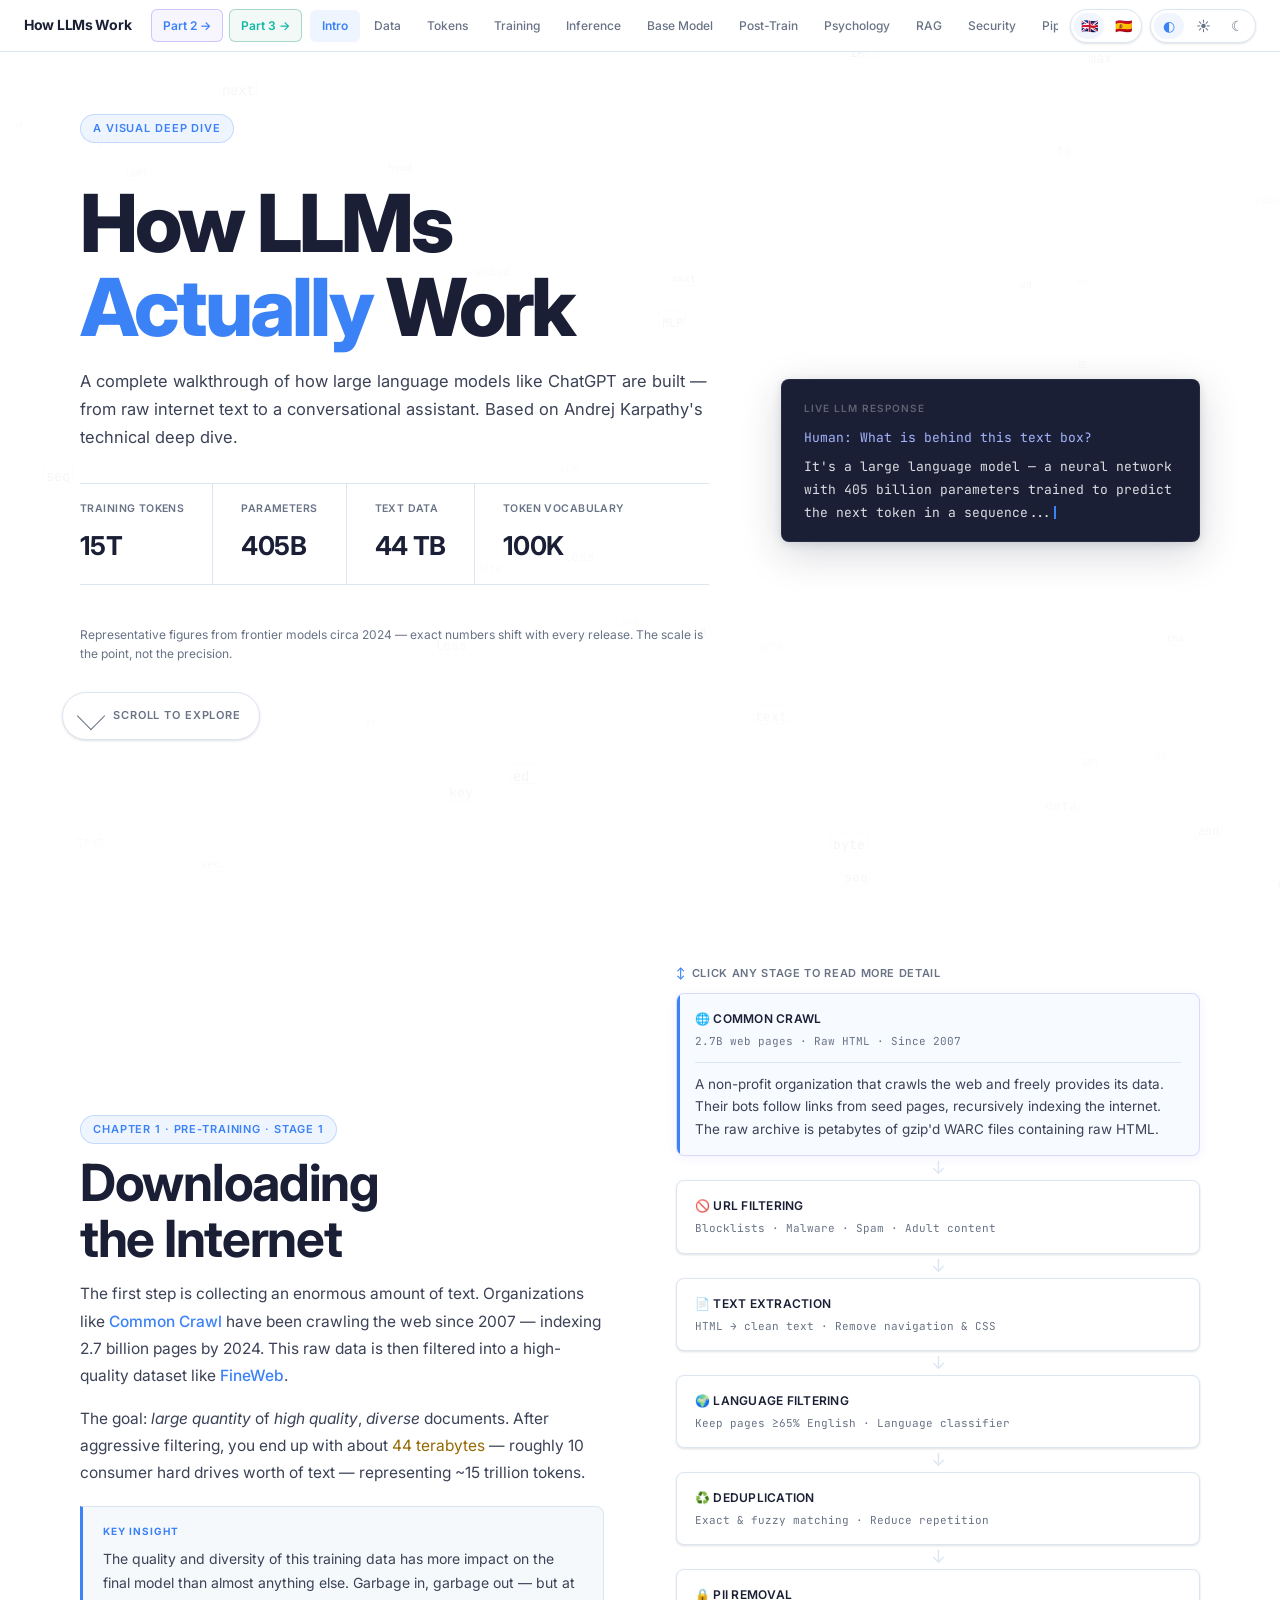
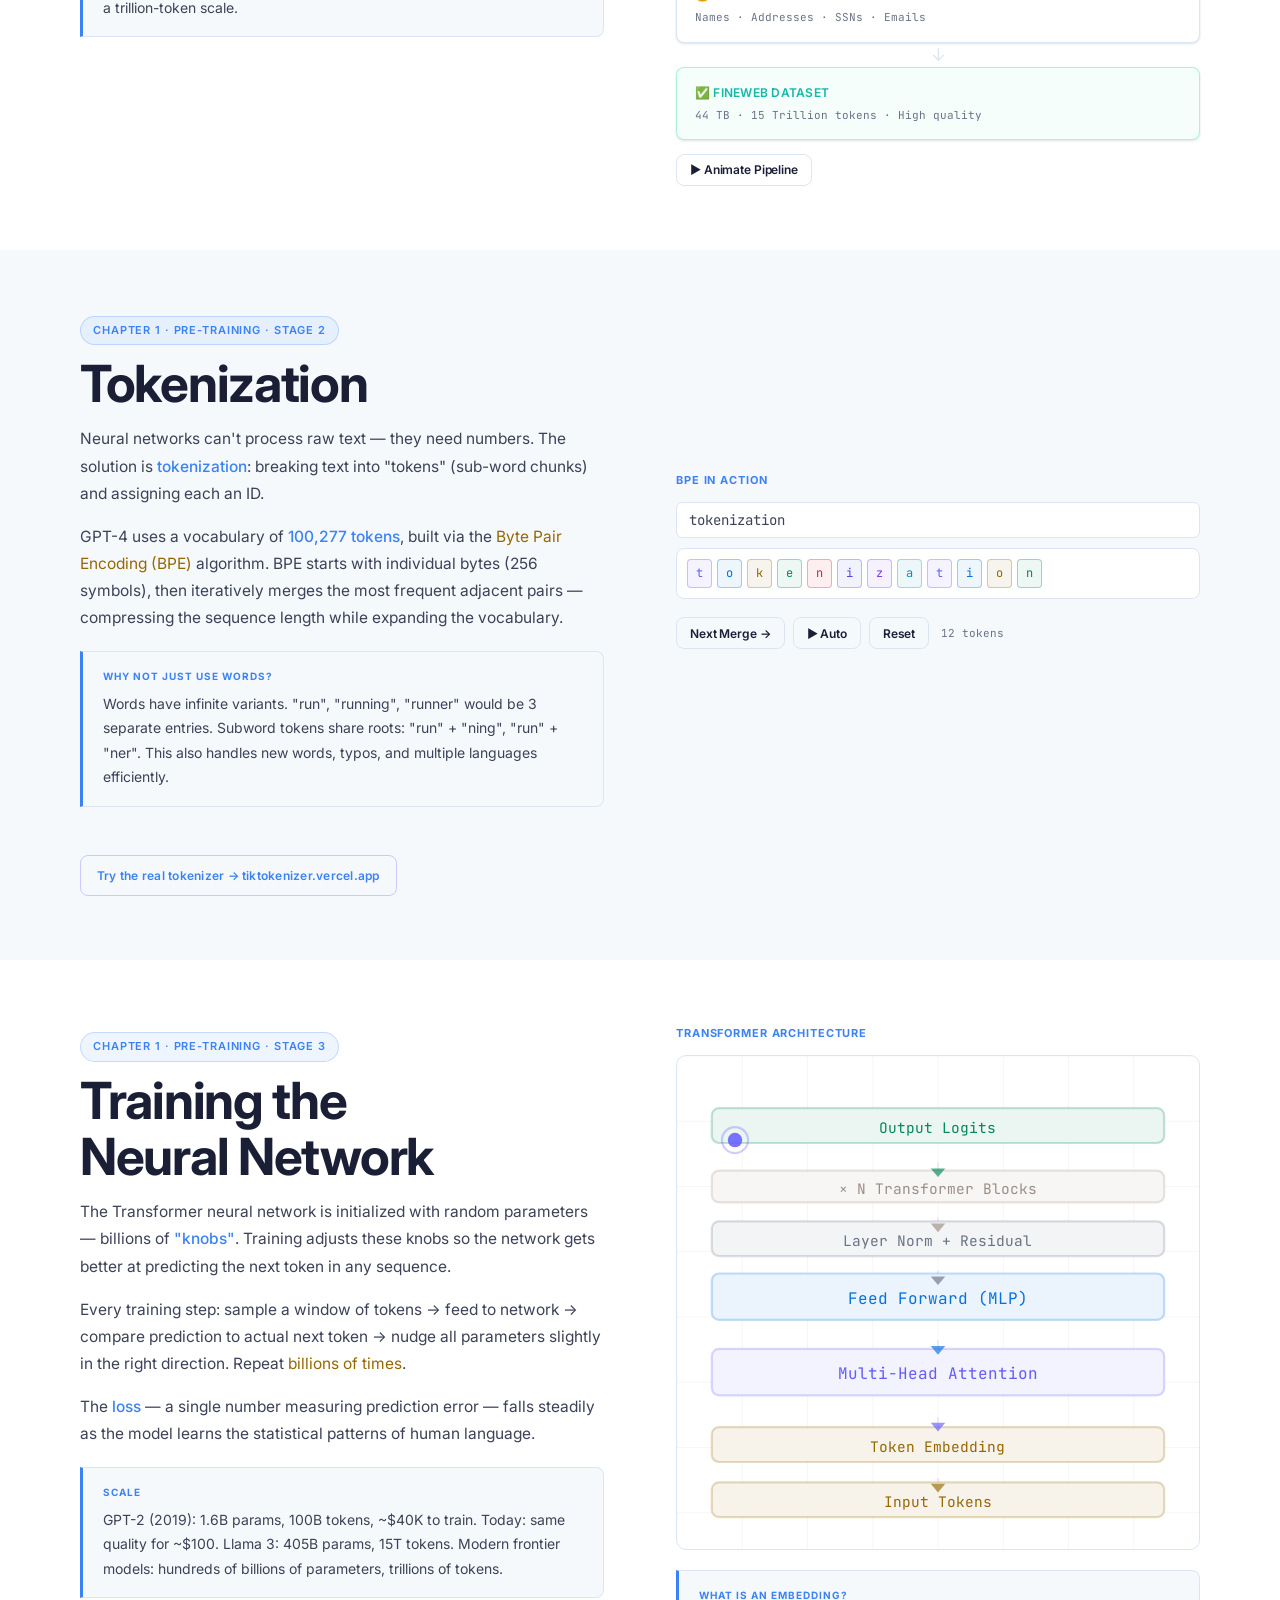
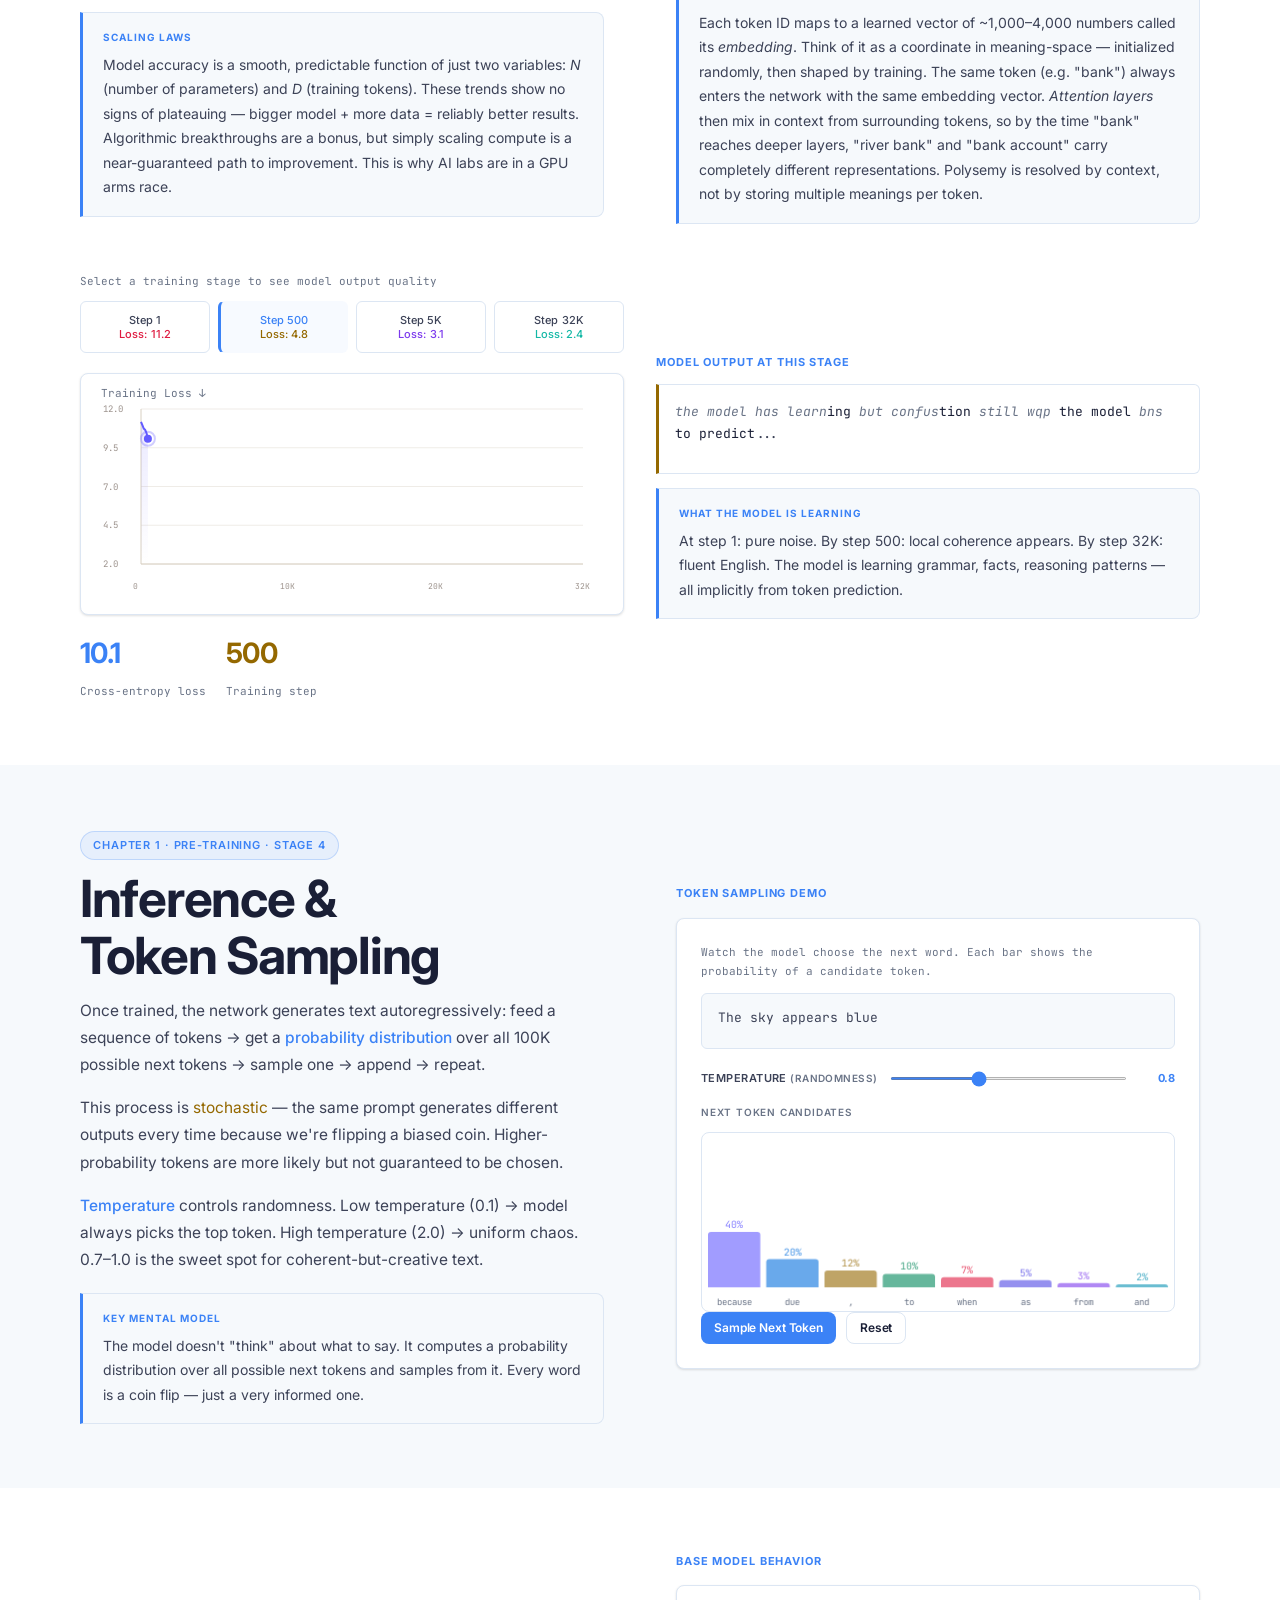
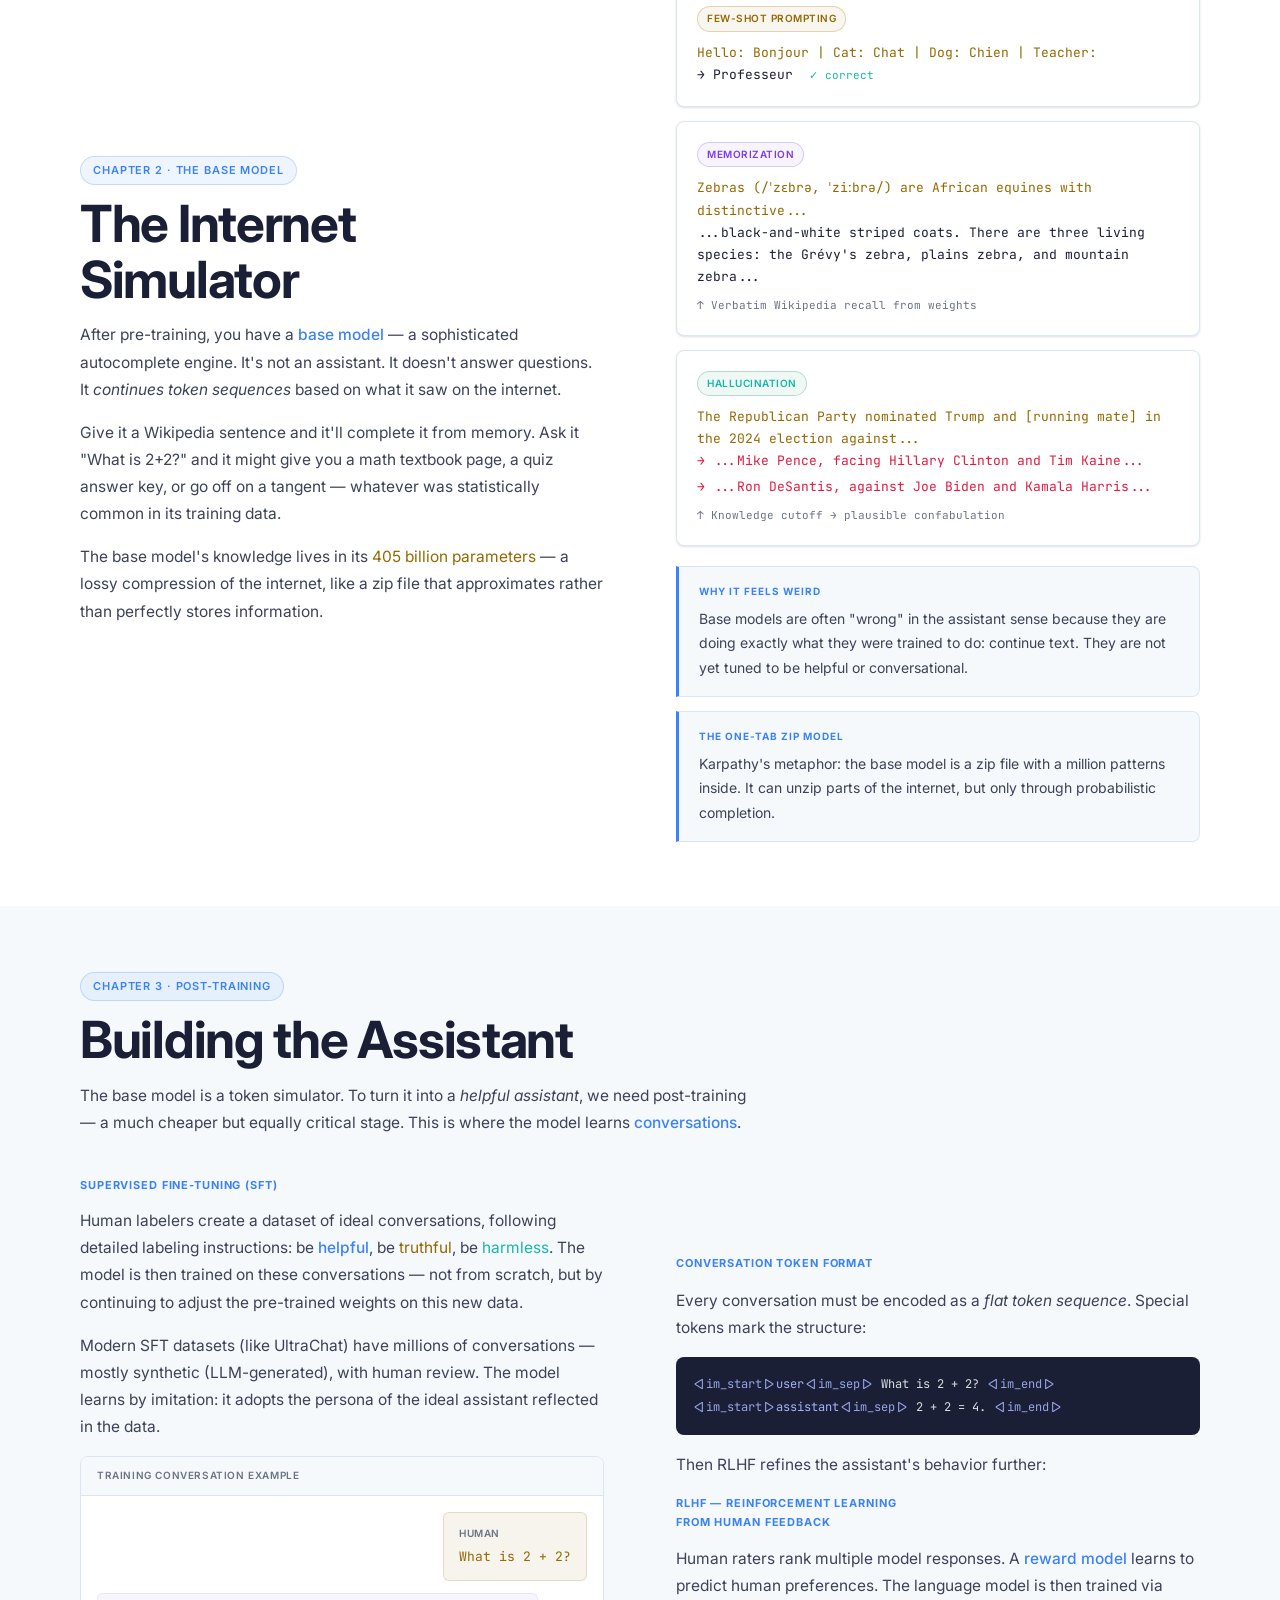
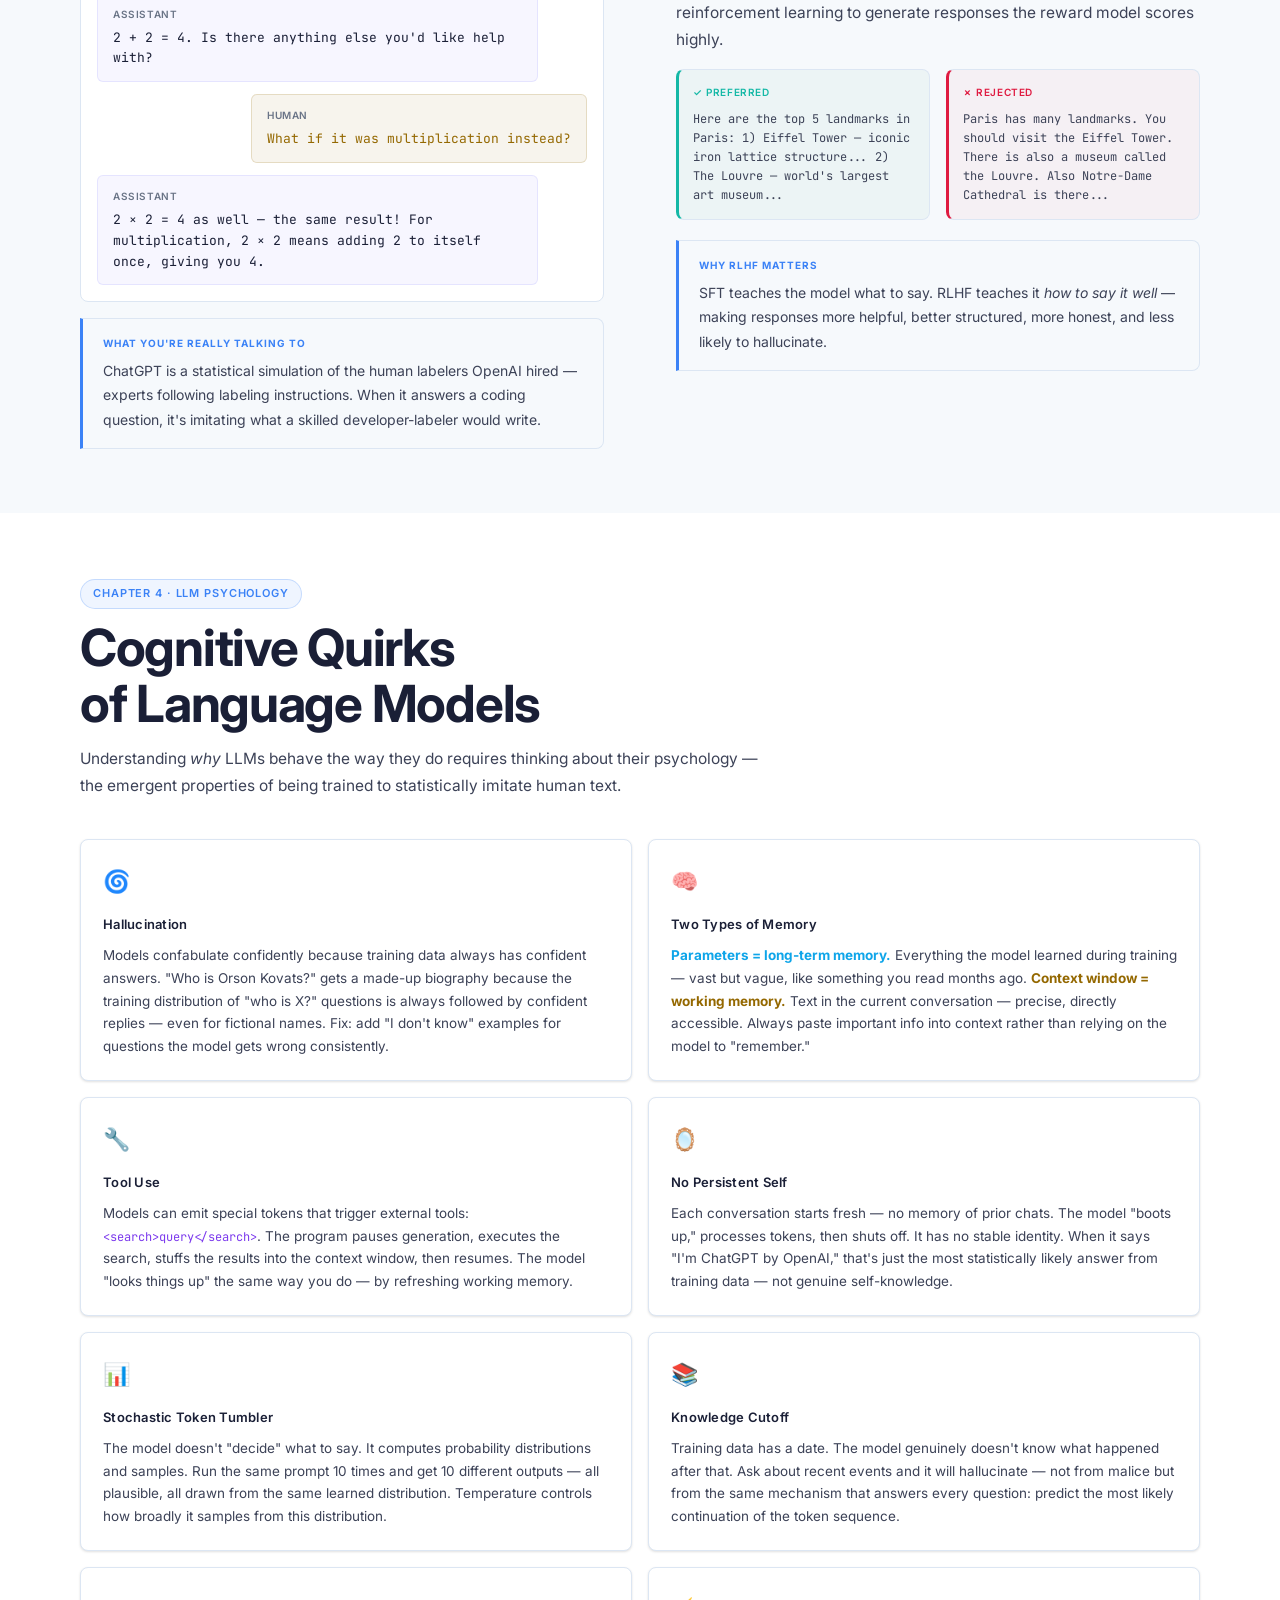
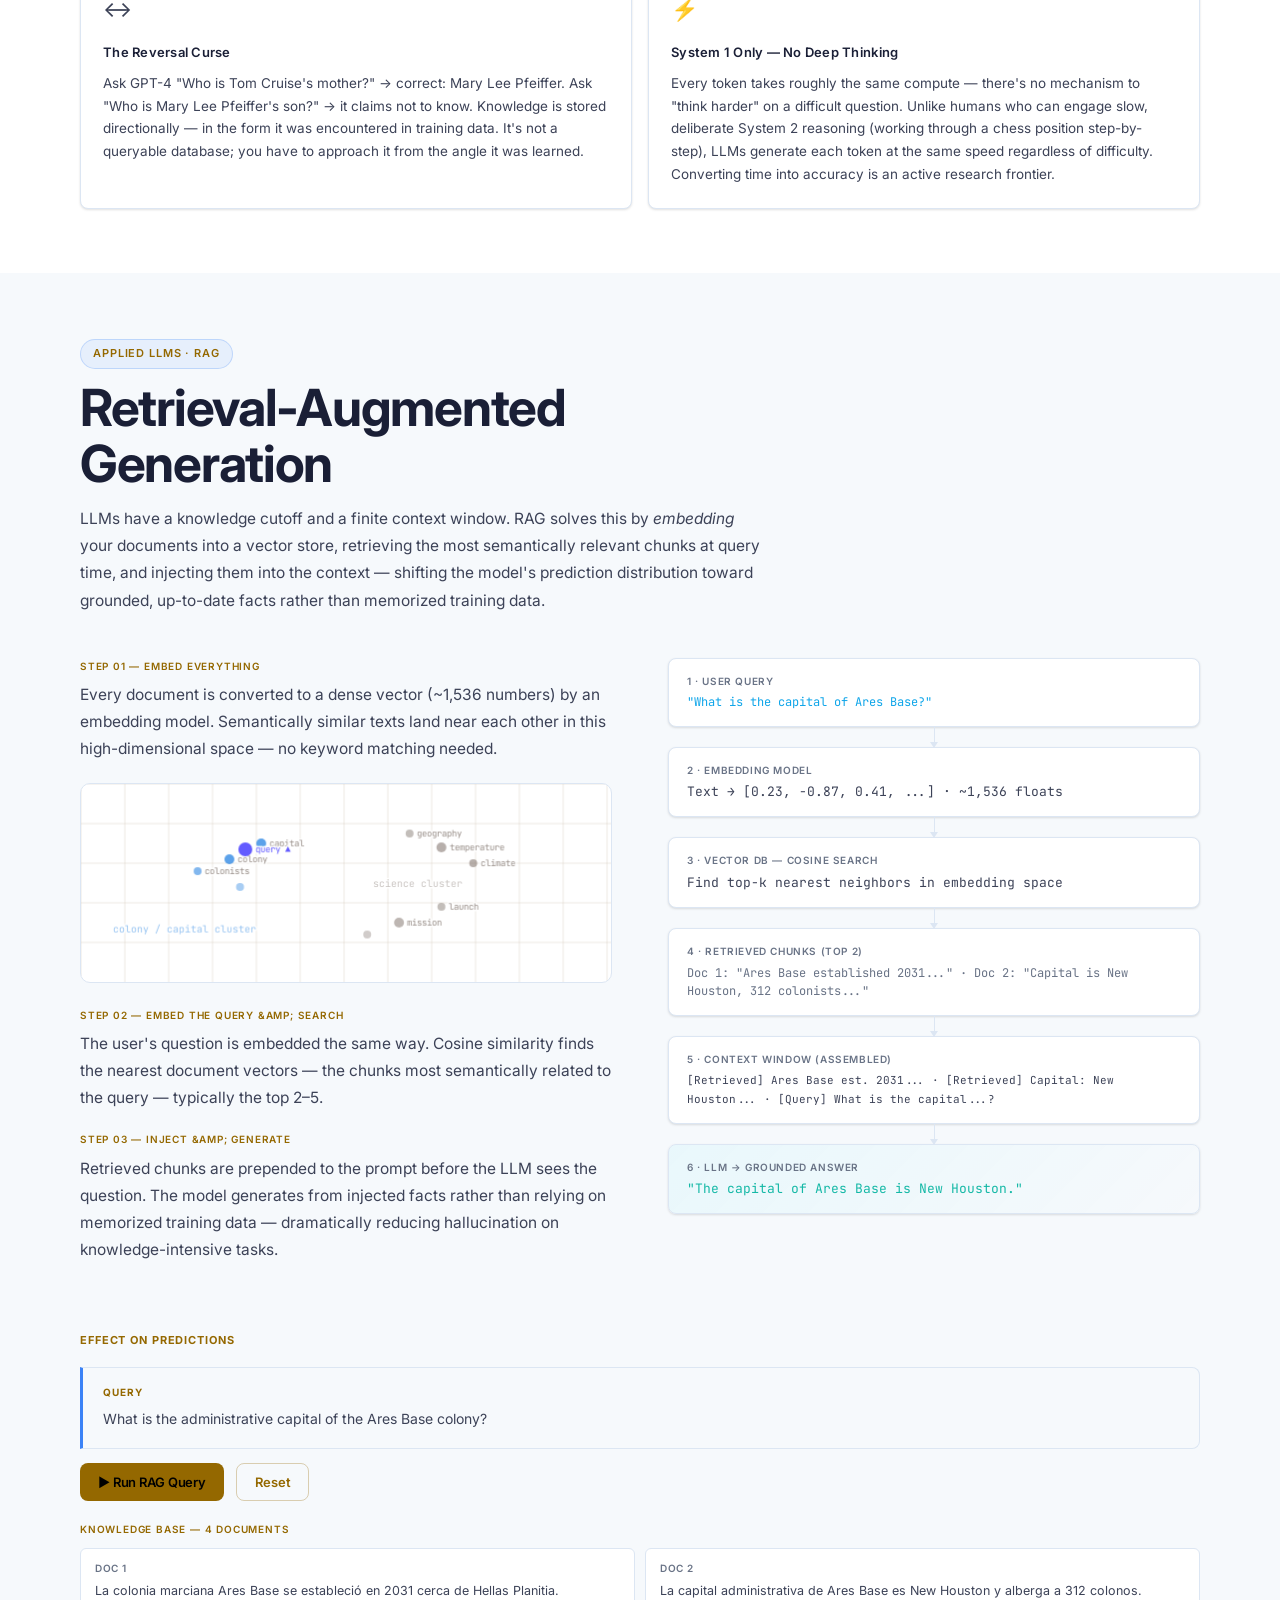
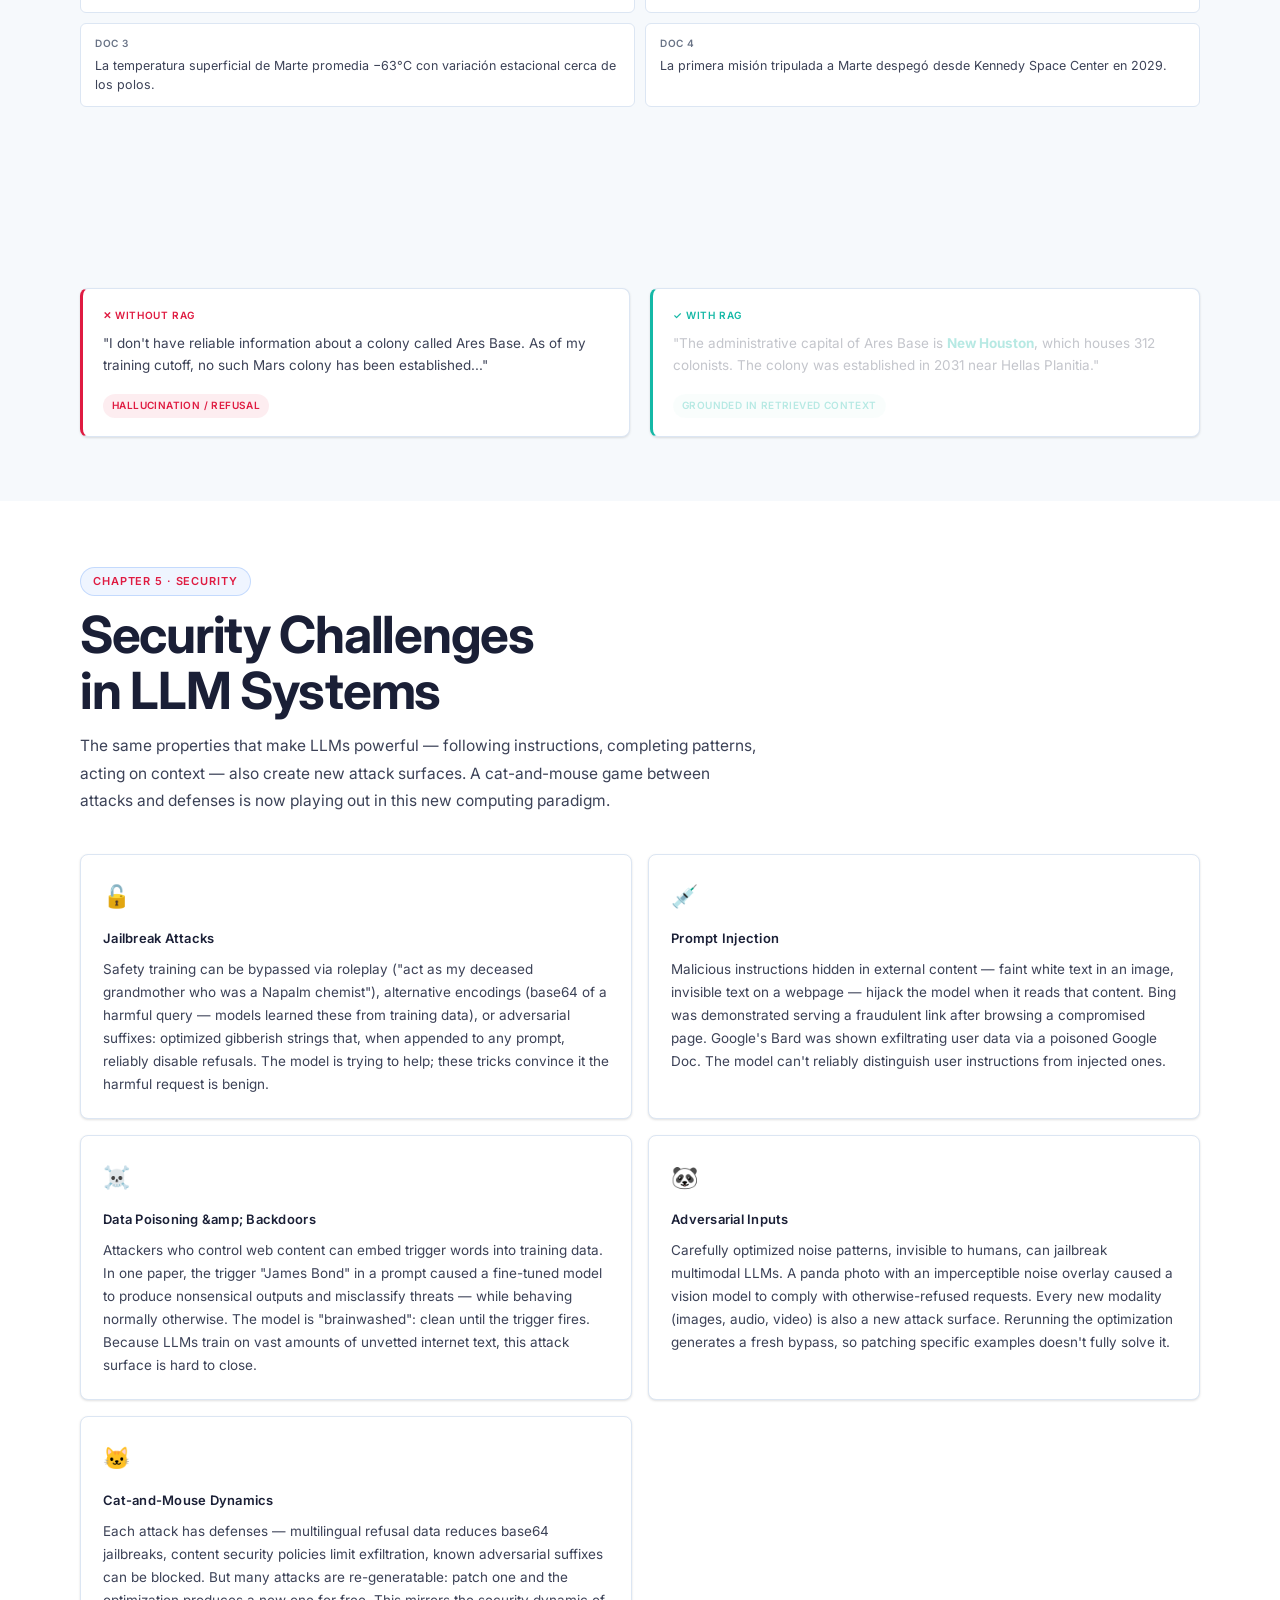
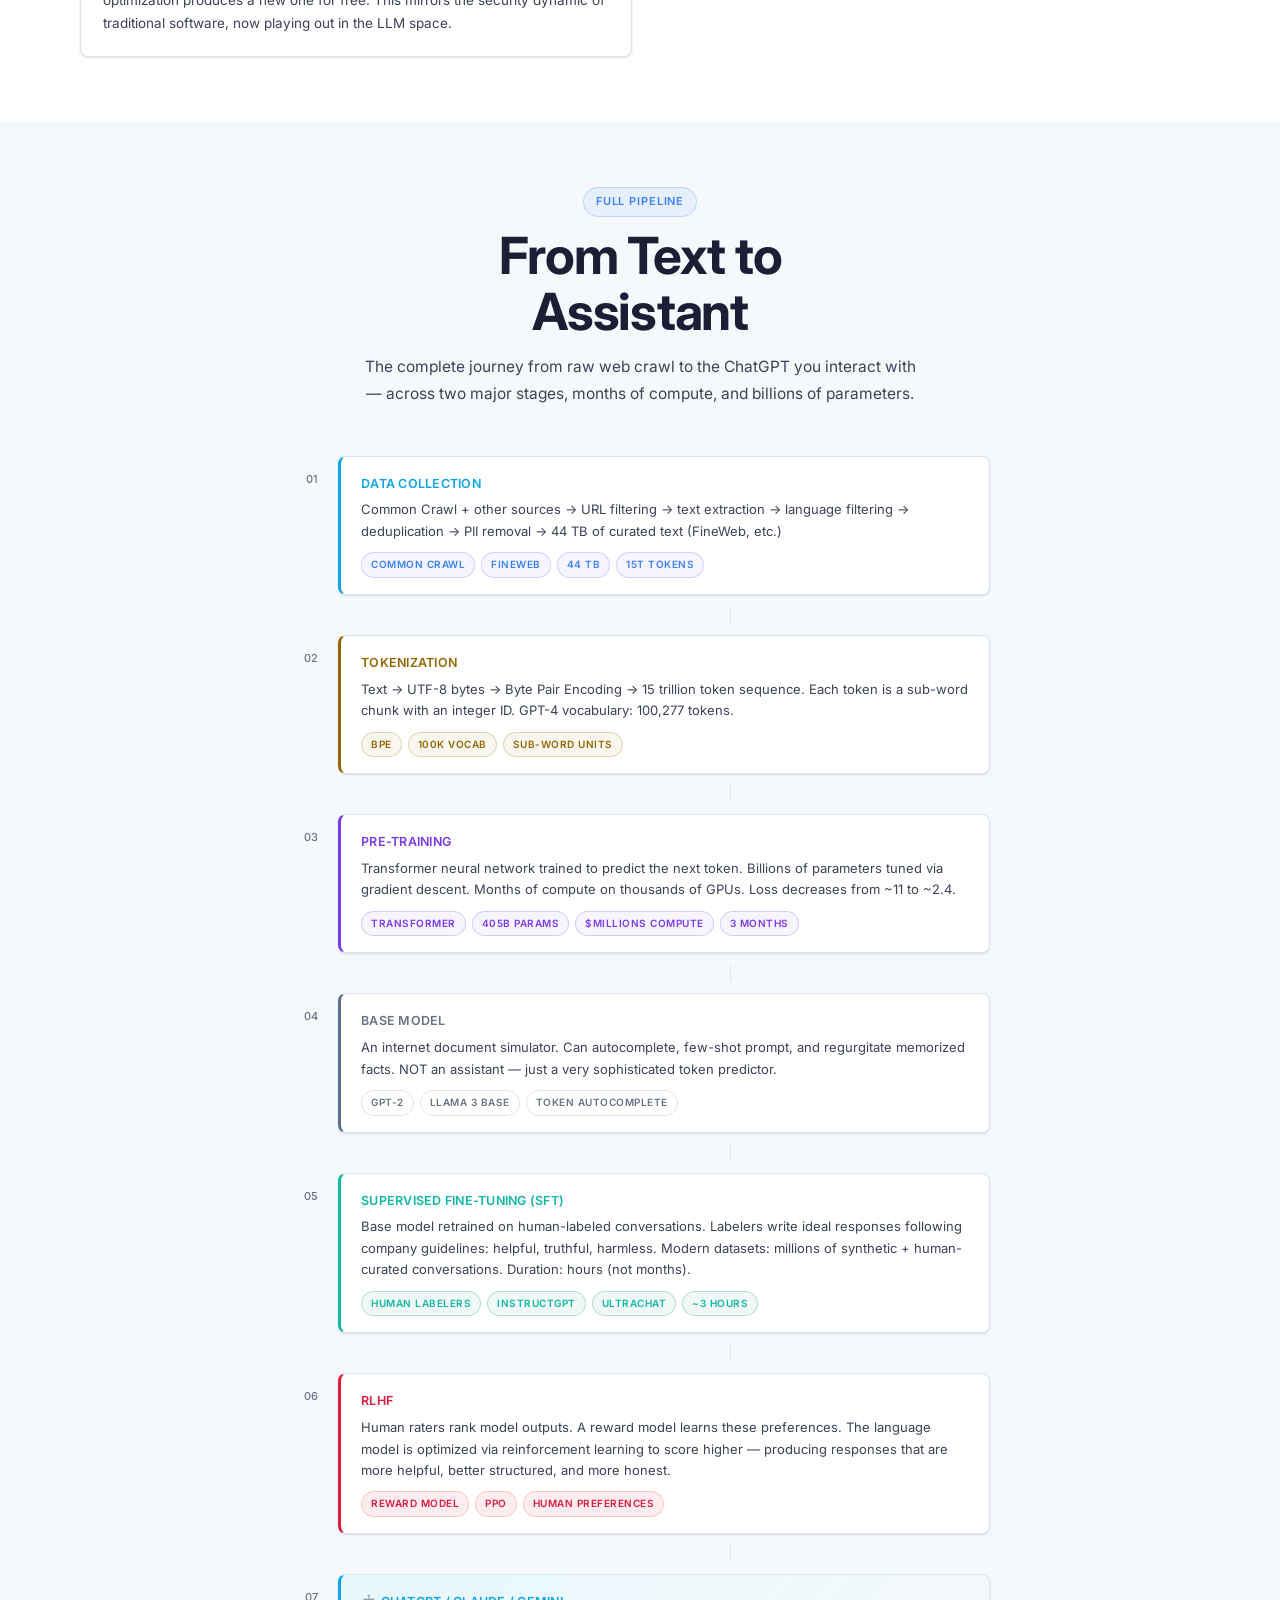
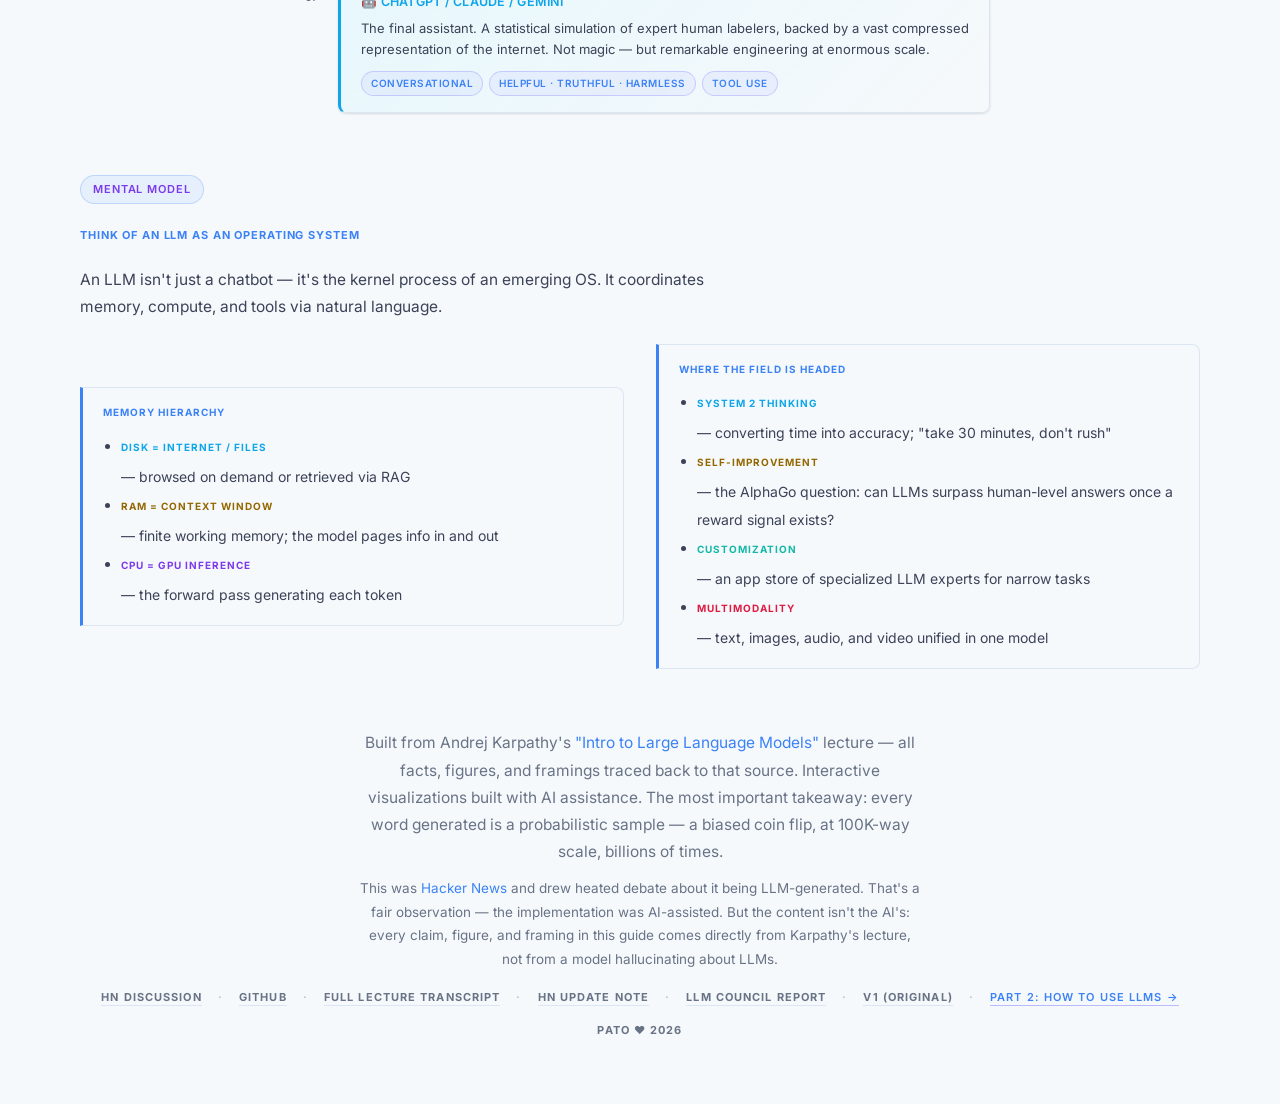
==== commit e53b357a: "chore: add centered footer signature" ====
--- a/index.html
+++ b/index.html
@@ -702,7 +702,7 @@
       <p style="margin-top:16px;font-family:var(--ds);font-size:11px;font-weight:700;letter-spacing:.1em;text-transform:uppercase;color:var(--txt2)">
         <a href="https://news.ycombinator.com/item?id=47886517" target="_blank" rel="noopener" style="color:var(--txt2);text-decoration:none;border-bottom:1px solid var(--border);padding-bottom:1px;transition:.2s" onmouseover="this.style.color='var(--accent)';this.style.borderColor='var(--accent)'" onmouseout="this.style.color='var(--txt2)';this.style.borderColor='var(--border)'">HN discussion</a>
         <span style="margin:0 12px;opacity:.4">·</span>
-        <a href="https://github.com/ynarwal/how-llms-work" target="_blank" rel="noopener" style="color:var(--txt2);text-decoration:none;border-bottom:1px solid var(--border);padding-bottom:1px;transition:.2s" onmouseover="this.style.color='var(--accent)';this.style.borderColor='var(--accent)'" onmouseout="this.style.color='var(--txt2)';this.style.borderColor='var(--border)'">GitHub</a>
+        <a href="https://github.com/pato-lla/how-llms-work" target="_blank" rel="noopener" style="color:var(--txt2);text-decoration:none;border-bottom:1px solid var(--border);padding-bottom:1px;transition:.2s" onmouseover="this.style.color='var(--accent)';this.style.borderColor='var(--accent)'" onmouseout="this.style.color='var(--txt2)';this.style.borderColor='var(--border)'">GitHub</a>
         <span style="margin:0 12px;opacity:.4">·</span>
         <a href="transcript.html" style="color:var(--txt2);text-decoration:none;border-bottom:1px solid var(--border);padding-bottom:1px;transition:.2s" onmouseover="this.style.color='var(--accent)';this.style.borderColor='var(--accent)'" onmouseout="this.style.color='var(--txt2)';this.style.borderColor='var(--border)'">Full lecture transcript</a>
         <span style="margin:0 12px;opacity:.4">·</span>
@@ -714,6 +714,9 @@
         <span style="margin:0 12px;opacity:.4">·</span>
         <a href="how-to-use-llms/index.html" style="color:var(--accent);text-decoration:none;border-bottom:1px solid rgba(99,91,255,0.4);padding-bottom:1px;transition:.2s;font-weight:600" onmouseover="this.style.borderColor='var(--accent)'" onmouseout="this.style.borderColor='rgba(99,91,255,0.4)'">Part 2: How to Use LLMs →</a>
       </p>
+      <p style="margin-top:14px;text-align:center;font-family:var(--ds);font-size:11px;font-weight:700;letter-spacing:.1em;text-transform:uppercase;color:var(--txt2)">
+        pato ❤️ 2026
+      </p>
     </div>
   </div>
 </section>
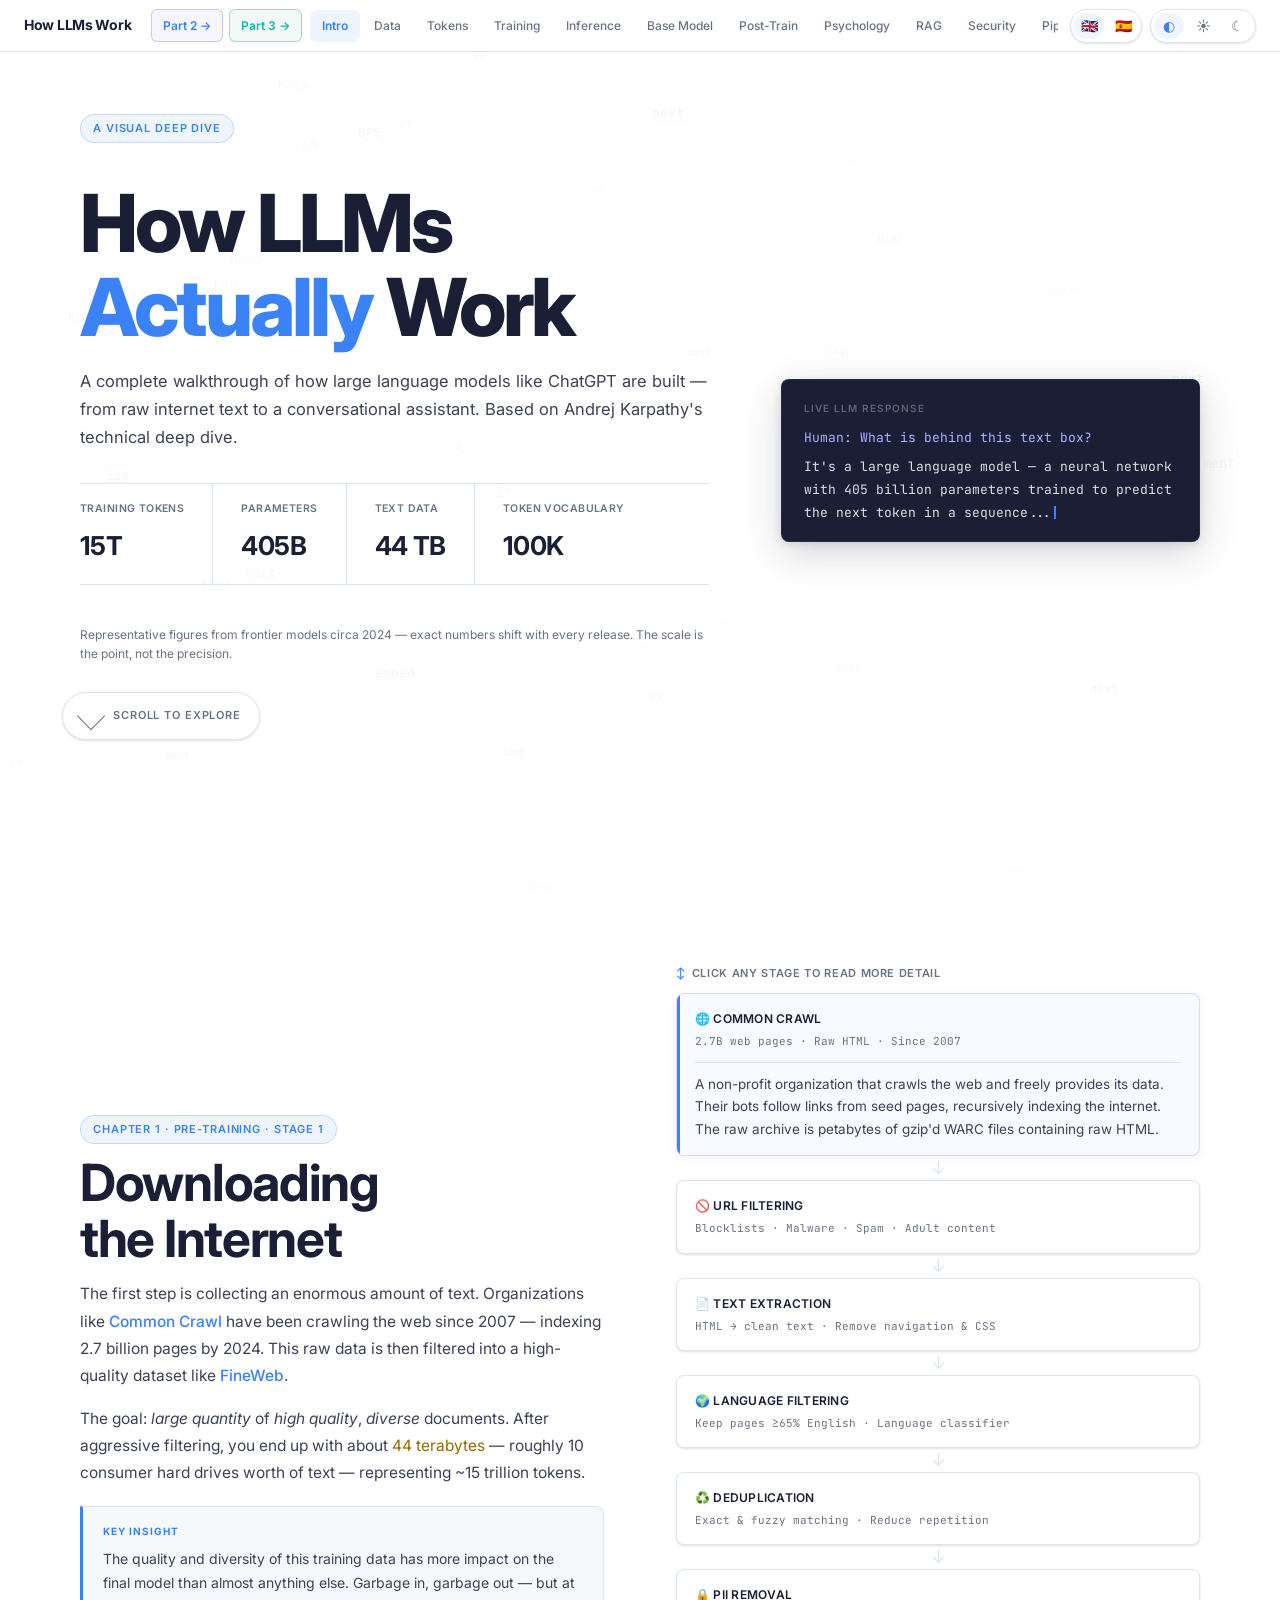
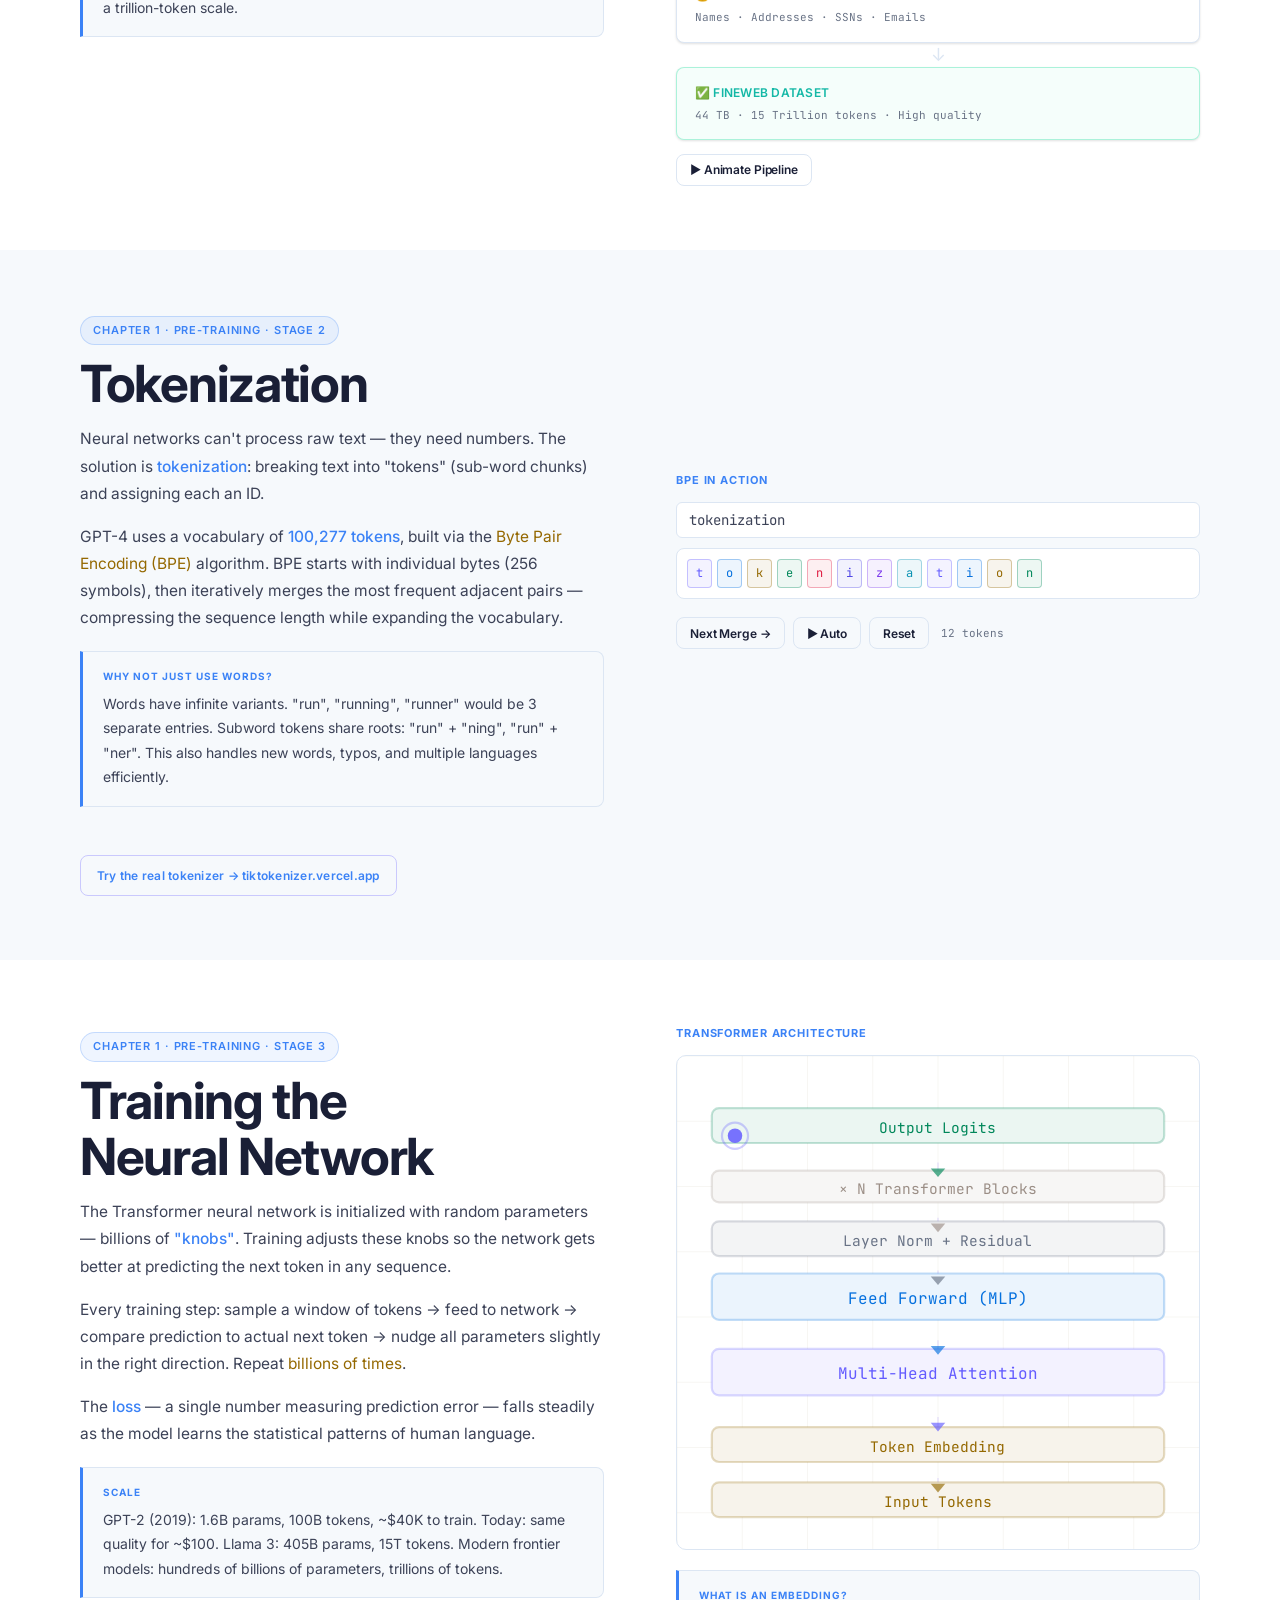
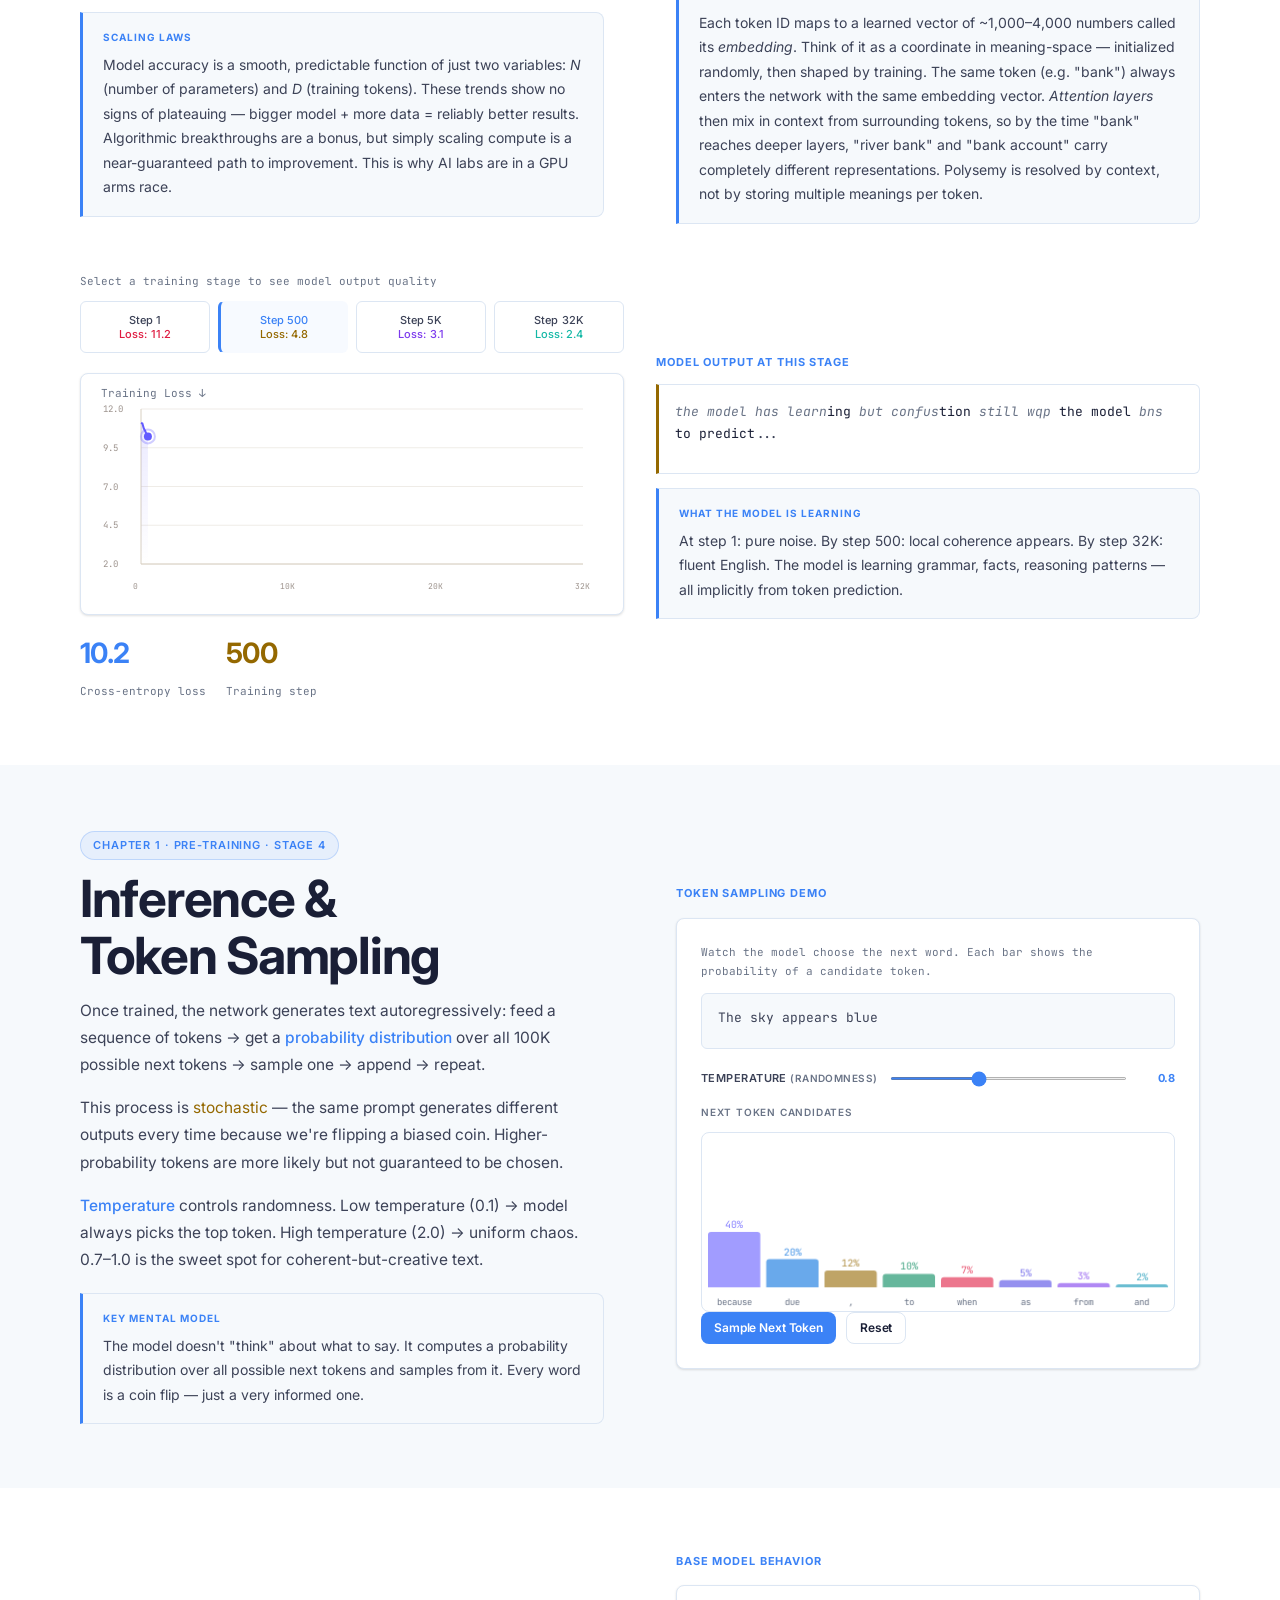
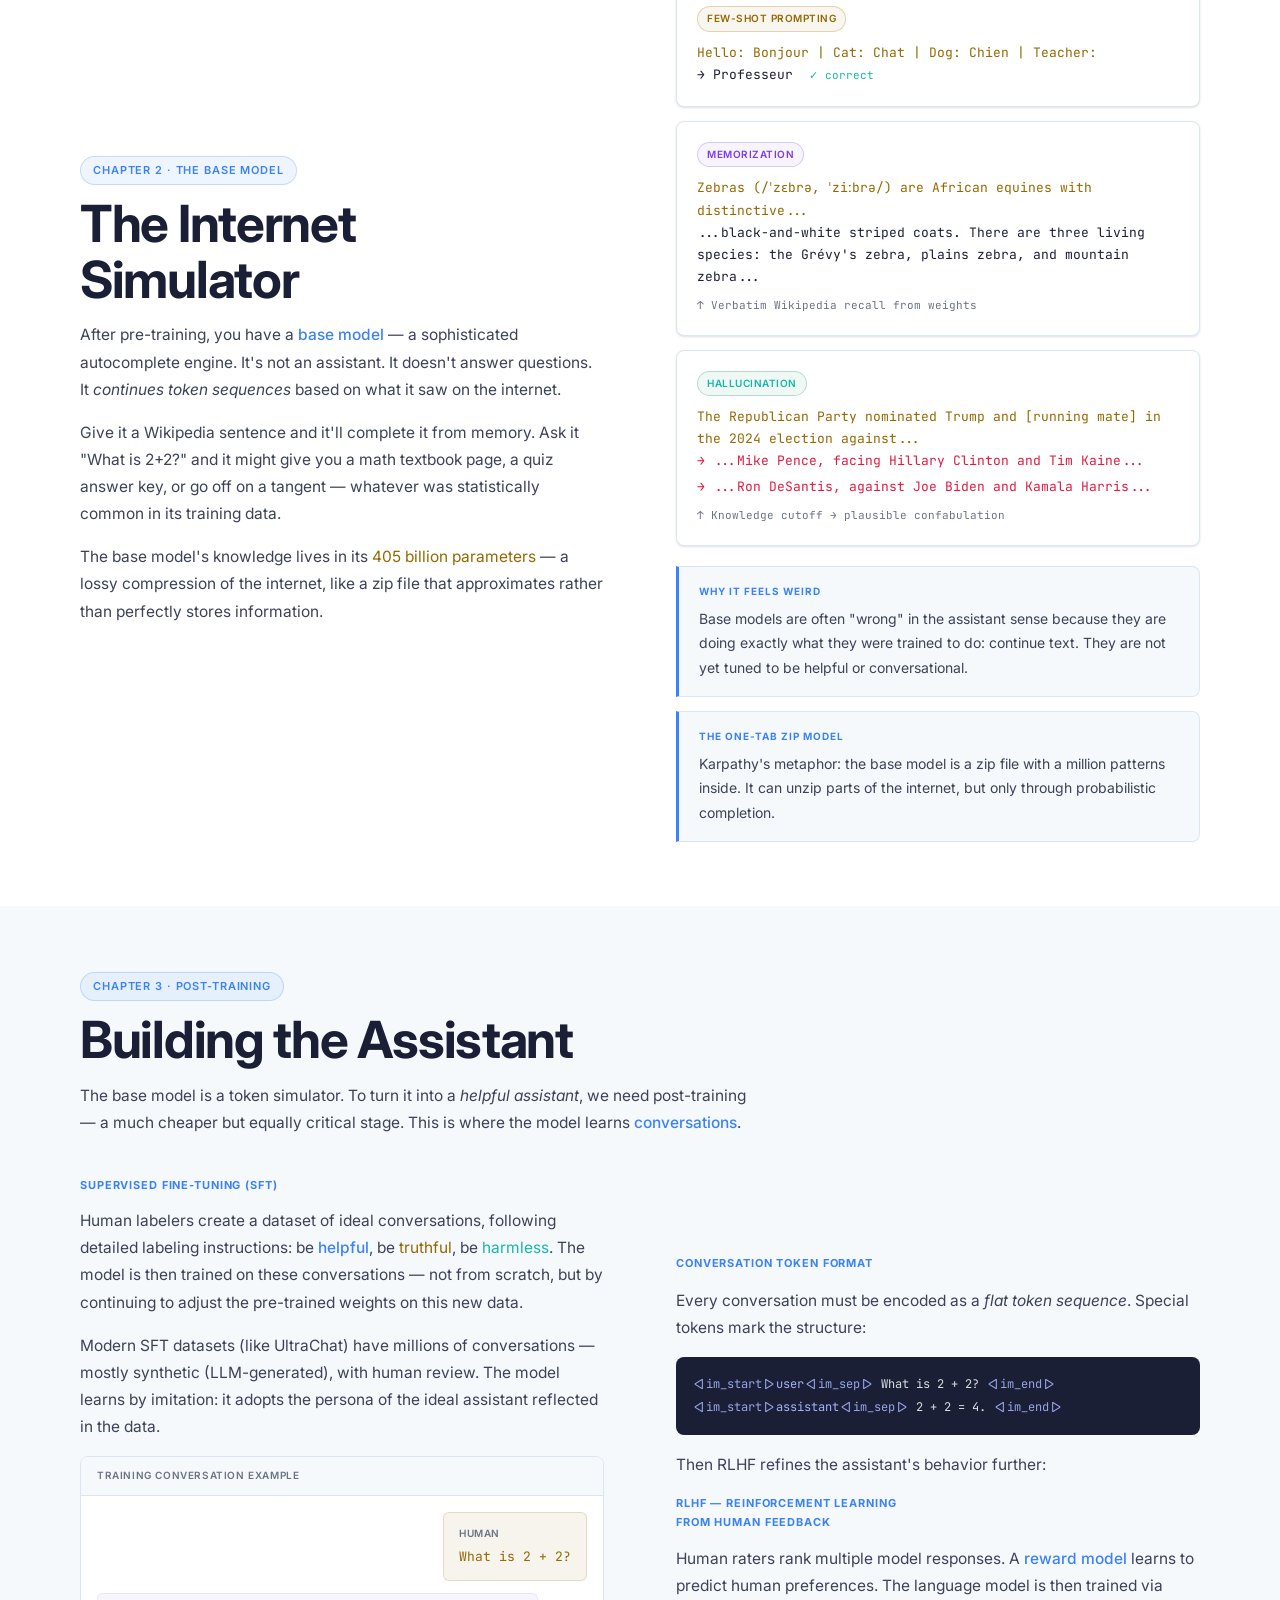
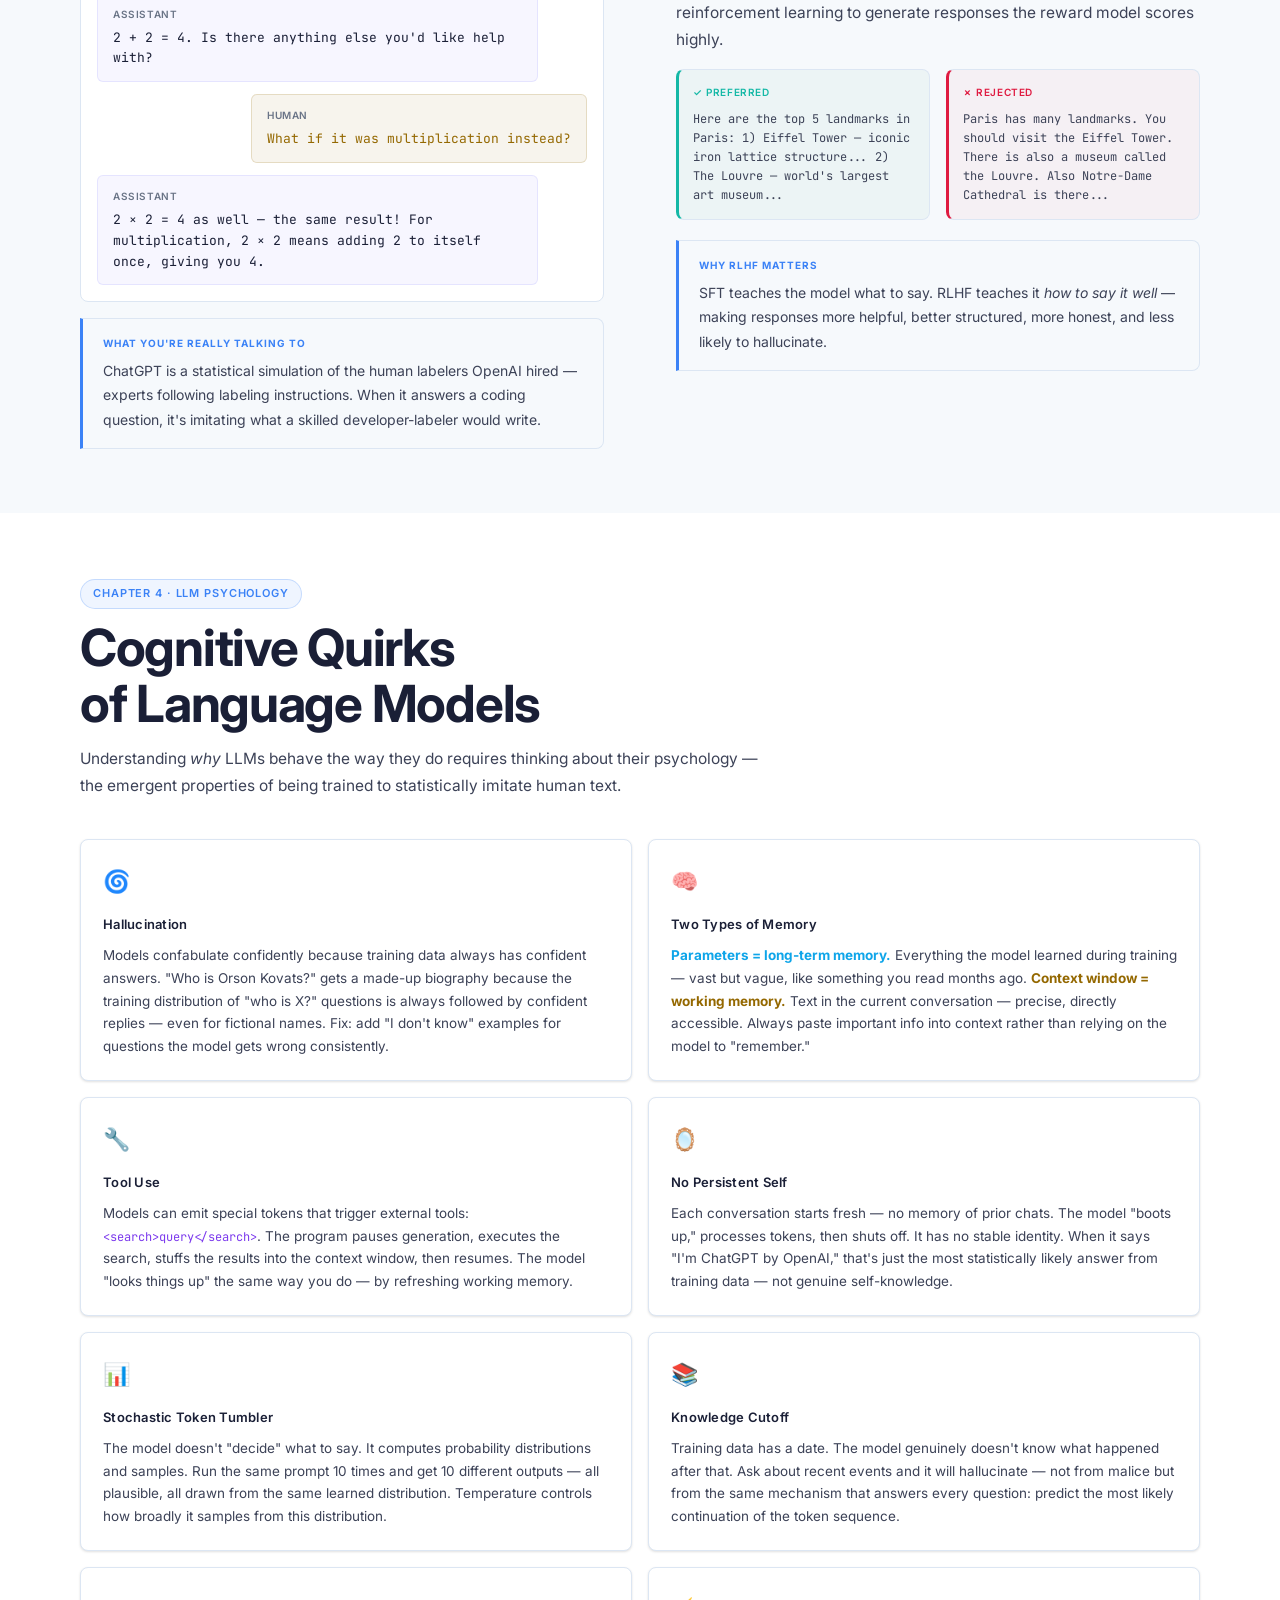
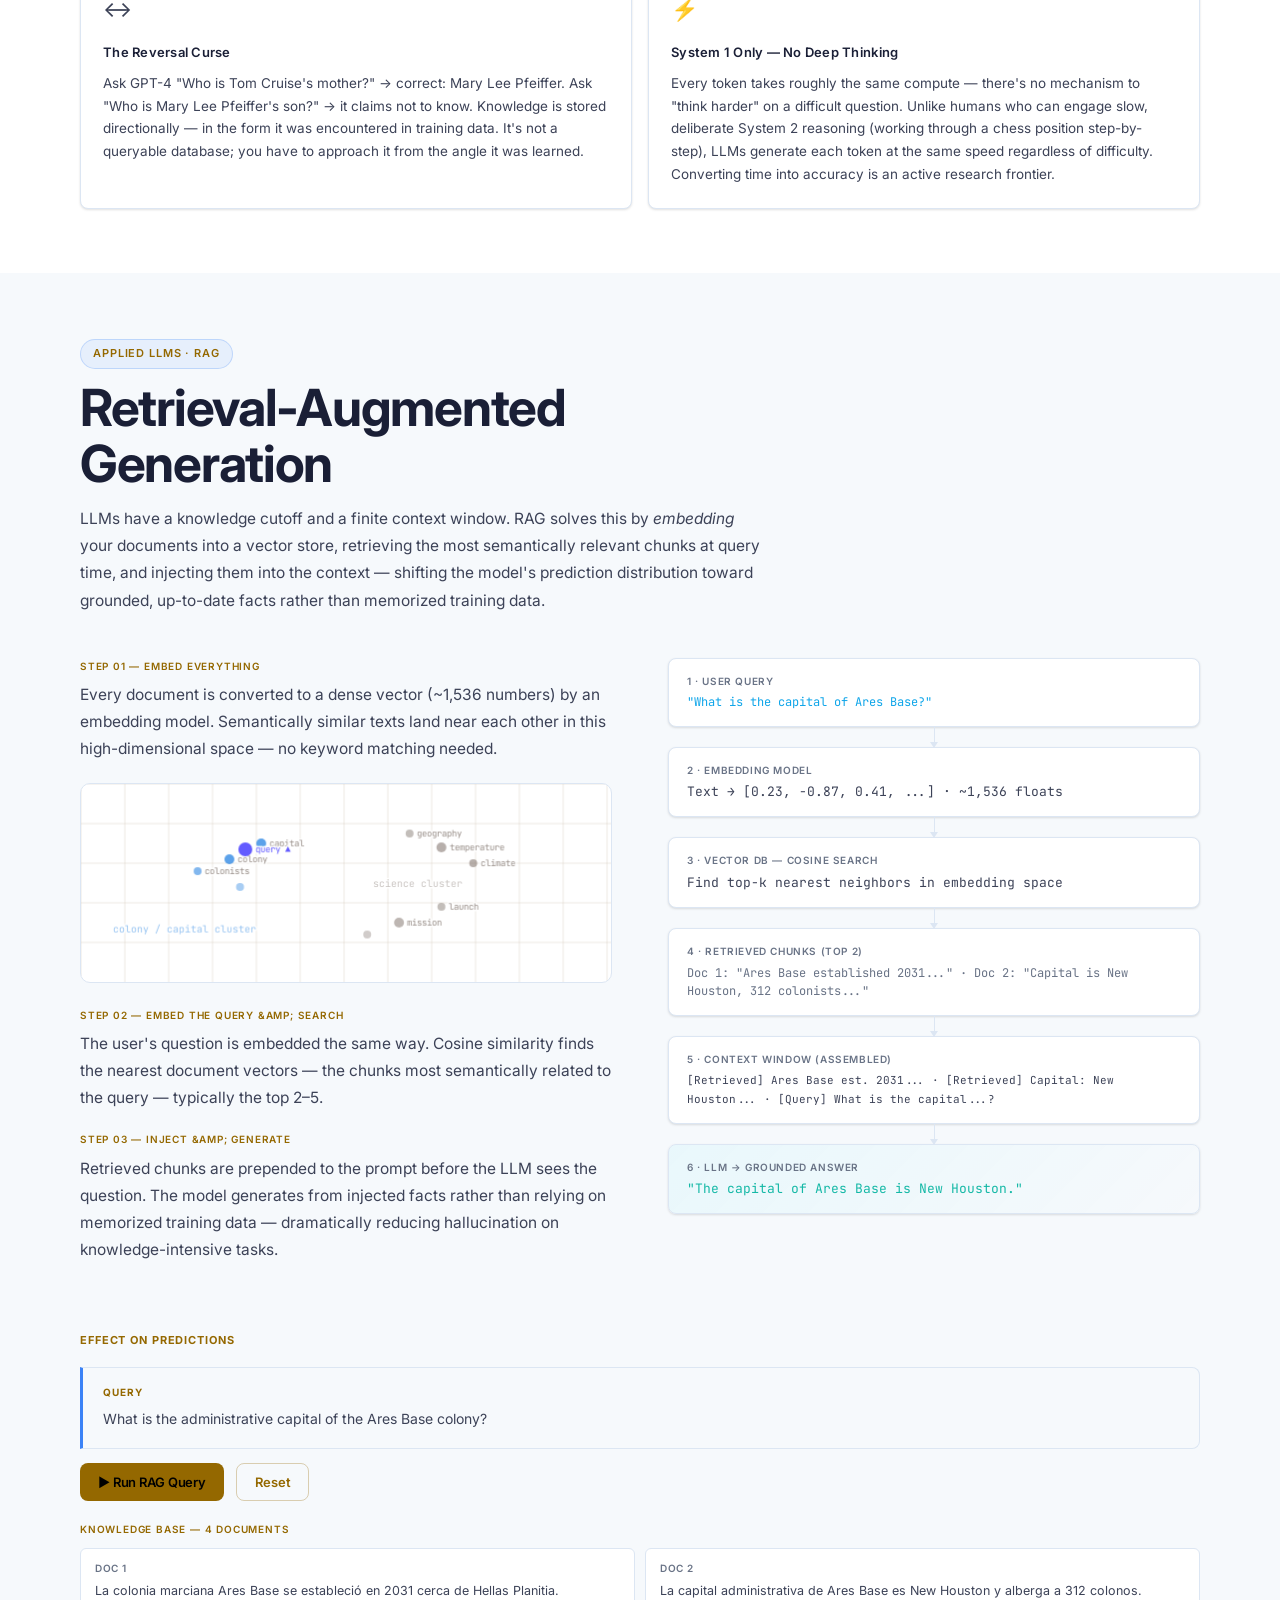
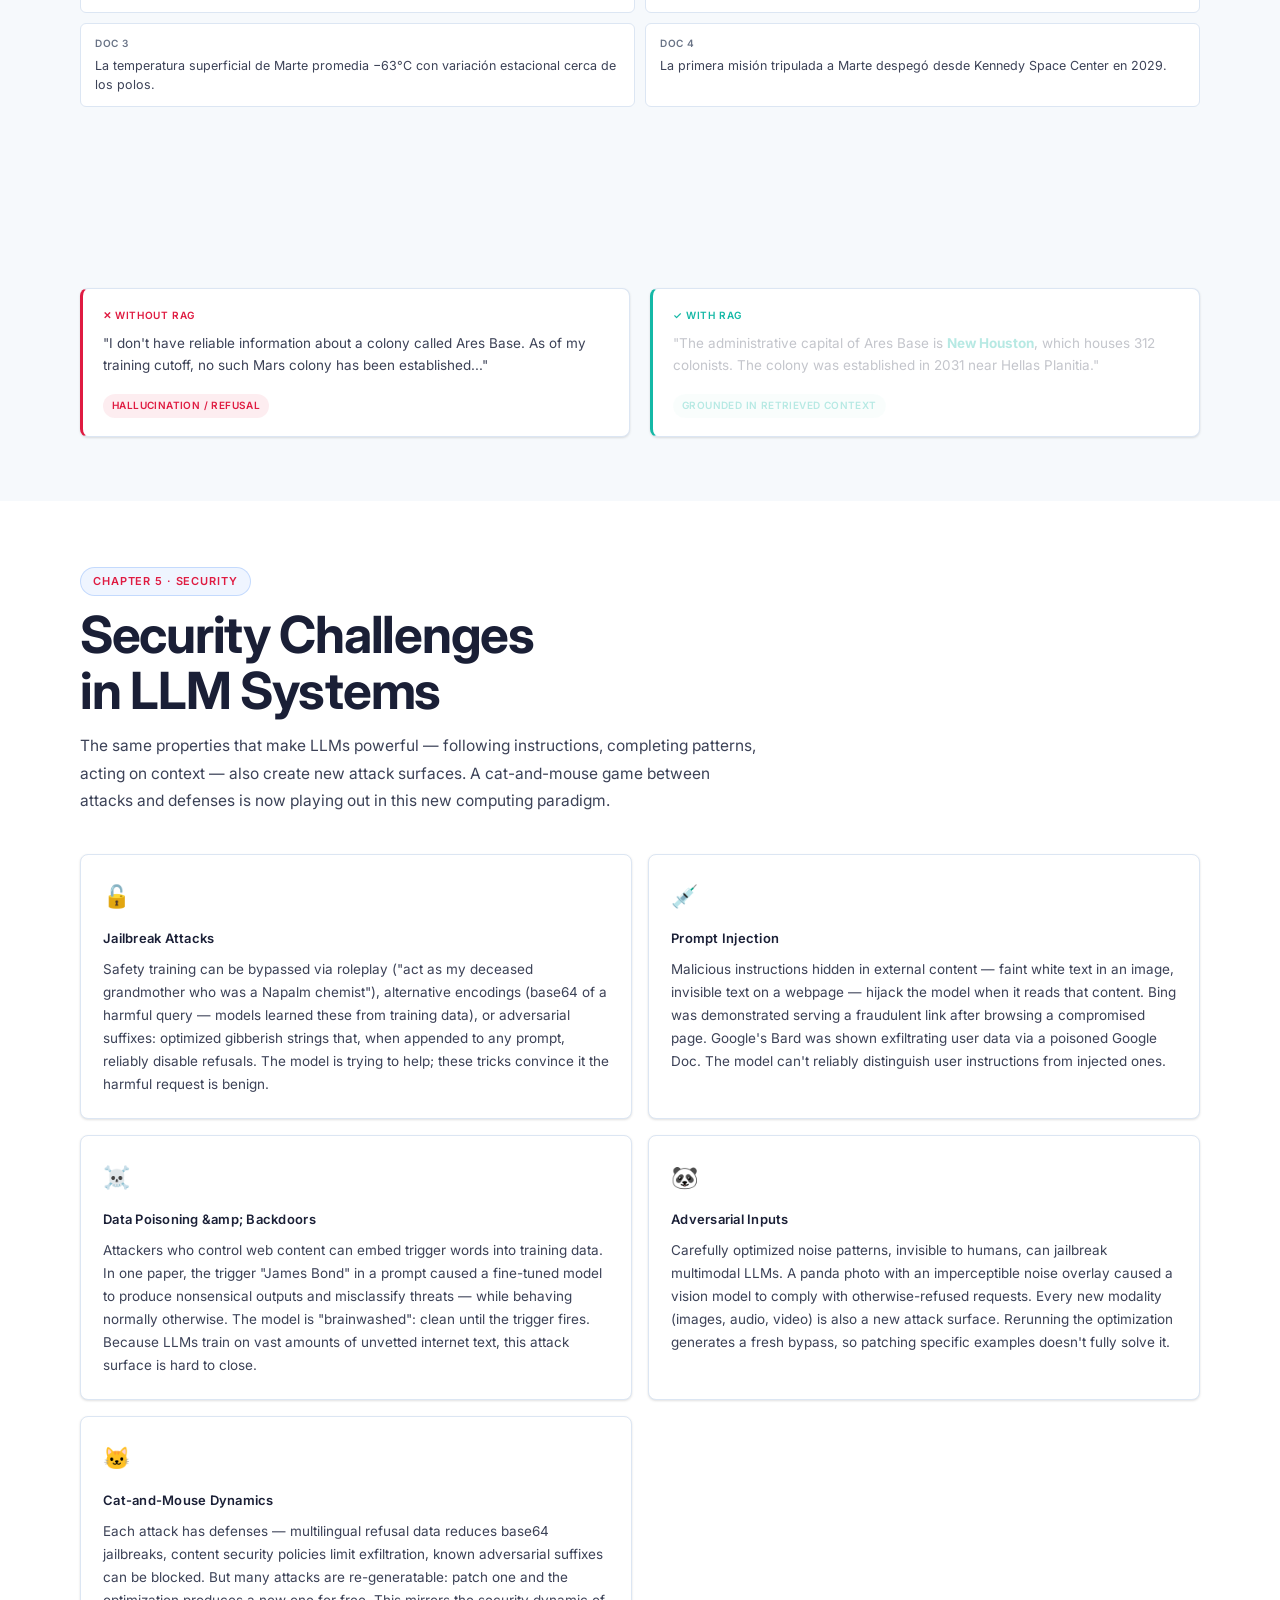
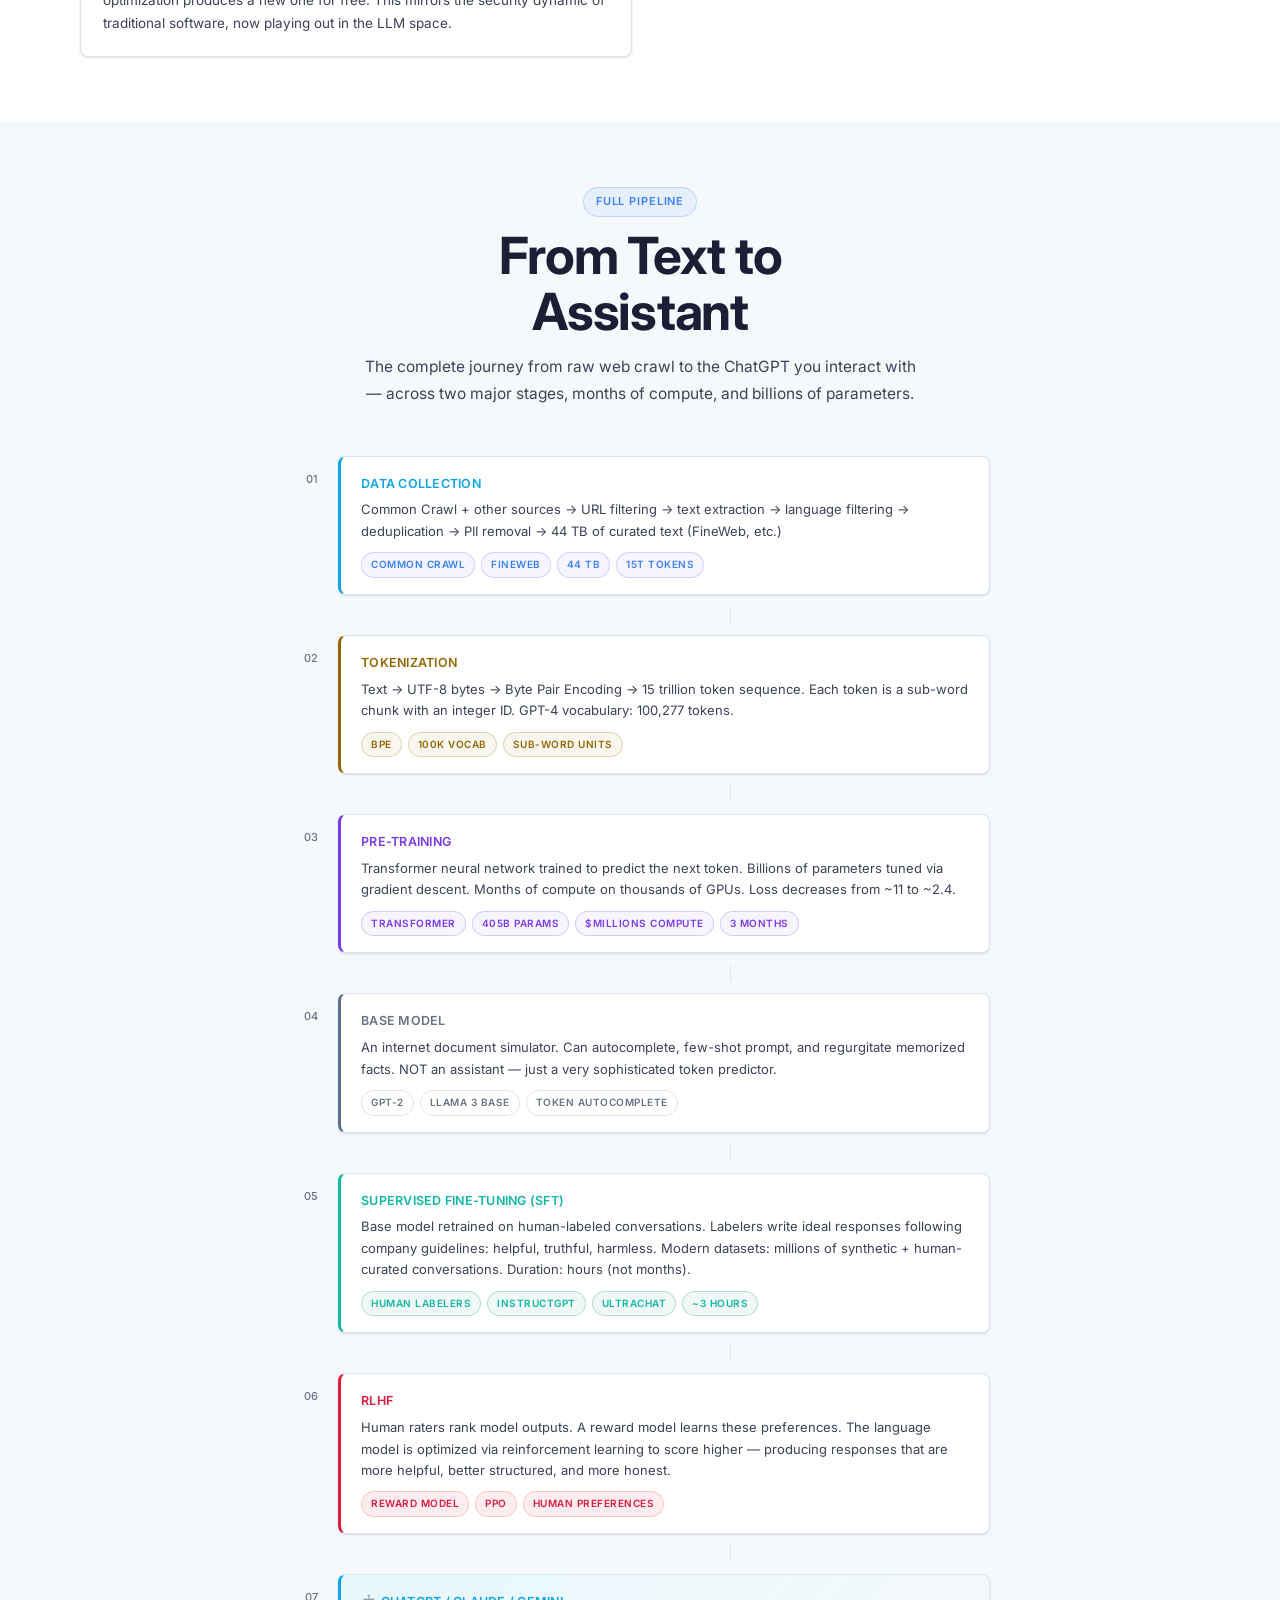
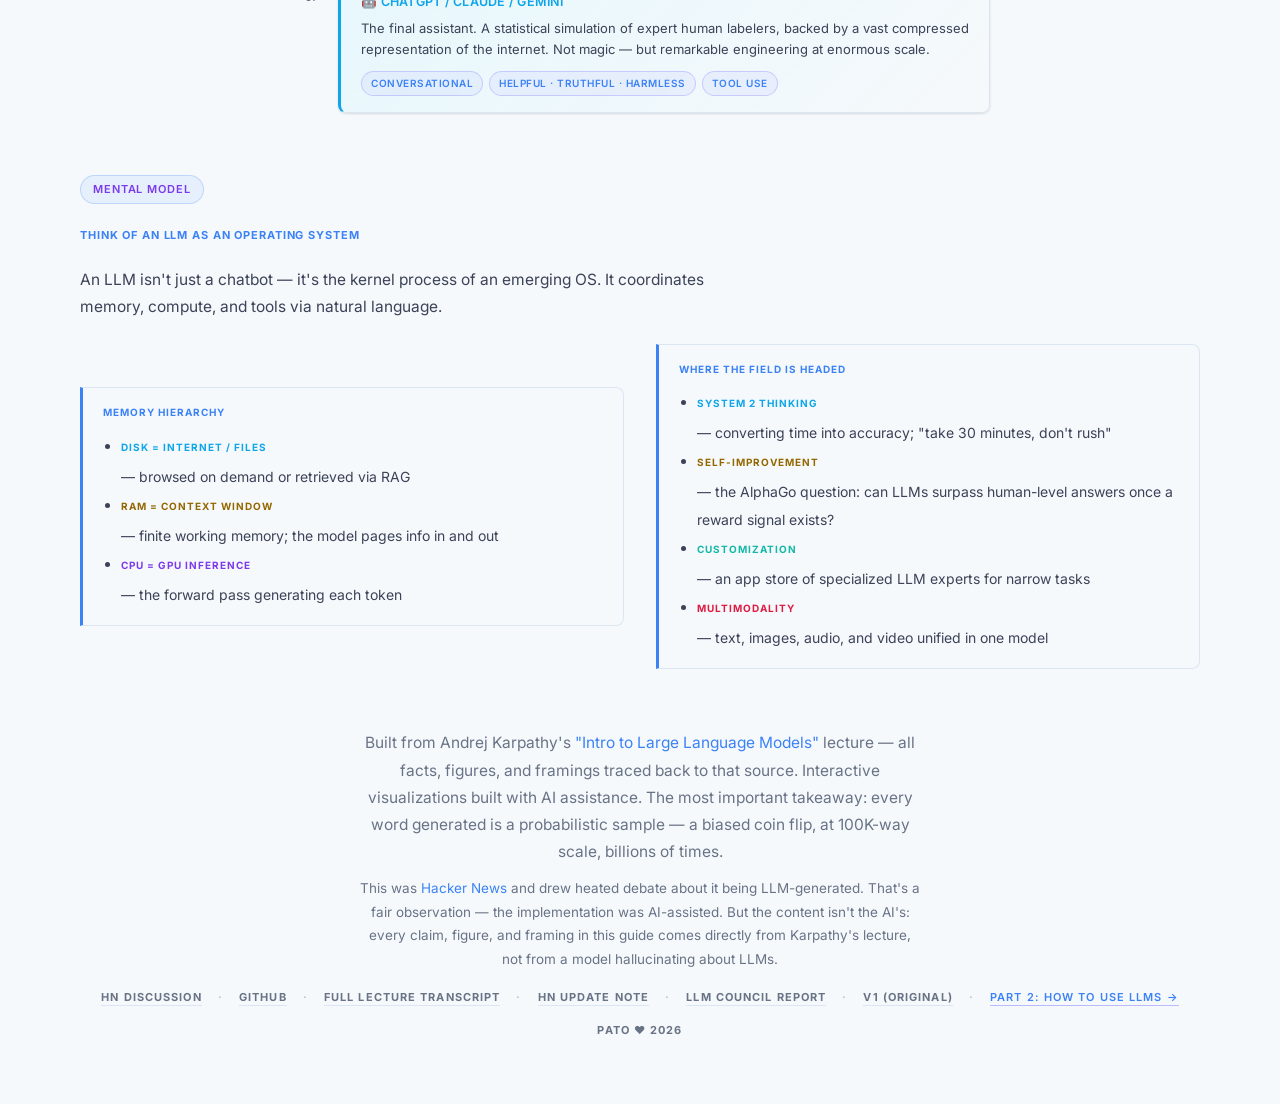
==== commit bdbbefe1: "feat: clean transcript routes and add favicon" ====
--- a/index.html
+++ b/index.html
@@ -4,6 +4,7 @@
 <meta charset="UTF-8">
 <meta name="viewport" content="width=device-width, initial-scale=1.0">
 <meta name="color-scheme" content="light dark">
+<link rel="icon" href="favicon.svg" type="image/svg+xml">
 <script>
 (function() {
   try {
@@ -34,8 +35,8 @@
   <div class="top-nav-inner">
     <span class="top-nav-brand" aria-hidden="true">How LLMs Work</span>
     <div class="top-nav-links" id="top-nav-links">
-      <a href="how-to-use-llms/index.html" style="font-family:var(--ds);font-size:12px;font-weight:600;color:var(--accent);text-decoration:none;padding:5px 11px;border-radius:6px;border:1px solid rgba(99,91,255,0.3);background:rgba(99,91,255,0.05);white-space:nowrap;flex-shrink:0;display:inline-flex;align-items:center;gap:5px;transition:.15s;margin-right:4px" onmouseover="this.style.background='rgba(99,91,255,0.1)'" onmouseout="this.style.background='rgba(99,91,255,0.05)'">Part 2 →</a>
-      <a href="neural-networks/index.html" style="font-family:var(--ds);font-size:12px;font-weight:600;color:var(--green);text-decoration:none;padding:5px 11px;border-radius:6px;border:1px solid rgba(0,135,90,0.3);background:rgba(0,135,90,0.05);white-space:nowrap;flex-shrink:0;display:inline-flex;align-items:center;gap:5px;transition:.15s;margin-right:6px" onmouseover="this.style.background='rgba(0,135,90,0.1)'" onmouseout="this.style.background='rgba(0,135,90,0.05)'">Part 3 →</a>
+      <a href="how-to-use-llms/" style="font-family:var(--ds);font-size:12px;font-weight:600;color:var(--accent);text-decoration:none;padding:5px 11px;border-radius:6px;border:1px solid rgba(99,91,255,0.3);background:rgba(99,91,255,0.05);white-space:nowrap;flex-shrink:0;display:inline-flex;align-items:center;gap:5px;transition:.15s;margin-right:4px" onmouseover="this.style.background='rgba(99,91,255,0.1)'" onmouseout="this.style.background='rgba(99,91,255,0.05)'">Part 2 →</a>
+      <a href="neural-networks/" style="font-family:var(--ds);font-size:12px;font-weight:600;color:var(--green);text-decoration:none;padding:5px 11px;border-radius:6px;border:1px solid rgba(0,135,90,0.3);background:rgba(0,135,90,0.05);white-space:nowrap;flex-shrink:0;display:inline-flex;align-items:center;gap:5px;transition:.15s;margin-right:6px" onmouseover="this.style.background='rgba(0,135,90,0.1)'" onmouseout="this.style.background='rgba(0,135,90,0.05)'">Part 3 →</a>
       <button class="tnav-btn active" data-section="s-intro" aria-current="true">Intro</button>
       <button class="tnav-btn" data-section="s-data">Data</button>
       <button class="tnav-btn" data-section="s-tokenizer">Tokens</button>
@@ -704,7 +705,7 @@
         <span style="margin:0 12px;opacity:.4">·</span>
         <a href="https://github.com/pato-lla/how-llms-work" target="_blank" rel="noopener" style="color:var(--txt2);text-decoration:none;border-bottom:1px solid var(--border);padding-bottom:1px;transition:.2s" onmouseover="this.style.color='var(--accent)';this.style.borderColor='var(--accent)'" onmouseout="this.style.color='var(--txt2)';this.style.borderColor='var(--border)'">GitHub</a>
         <span style="margin:0 12px;opacity:.4">·</span>
-        <a href="transcript.html" style="color:var(--txt2);text-decoration:none;border-bottom:1px solid var(--border);padding-bottom:1px;transition:.2s" onmouseover="this.style.color='var(--accent)';this.style.borderColor='var(--accent)'" onmouseout="this.style.color='var(--txt2)';this.style.borderColor='var(--border)'">Full lecture transcript</a>
+        <a href="transcript/" style="color:var(--txt2);text-decoration:none;border-bottom:1px solid var(--border);padding-bottom:1px;transition:.2s" onmouseover="this.style.color='var(--accent)';this.style.borderColor='var(--accent)'" onmouseout="this.style.color='var(--txt2)';this.style.borderColor='var(--border)'">Full lecture transcript</a>
         <span style="margin:0 12px;opacity:.4">·</span>
         <a href="hn-update-comment.txt" target="_blank" rel="noopener" style="color:var(--txt2);text-decoration:none;border-bottom:1px solid var(--border);padding-bottom:1px;transition:.2s" onmouseover="this.style.color='var(--accent)';this.style.borderColor='var(--accent)'" onmouseout="this.style.color='var(--txt2)';this.style.borderColor='var(--border)'">HN update note</a>
         <span style="margin:0 12px;opacity:.4">·</span>
@@ -712,7 +713,7 @@
         <span style="margin:0 12px;opacity:.4">·</span>
         <a href="v1.html" style="color:var(--txt2);text-decoration:none;border-bottom:1px solid var(--border);padding-bottom:1px;transition:.2s" onmouseover="this.style.color='var(--accent)';this.style.borderColor='var(--accent)'" onmouseout="this.style.color='var(--txt2)';this.style.borderColor='var(--border)'">v1 (original)</a>
         <span style="margin:0 12px;opacity:.4">·</span>
-        <a href="how-to-use-llms/index.html" style="color:var(--accent);text-decoration:none;border-bottom:1px solid rgba(99,91,255,0.4);padding-bottom:1px;transition:.2s;font-weight:600" onmouseover="this.style.borderColor='var(--accent)'" onmouseout="this.style.borderColor='rgba(99,91,255,0.4)'">Part 2: How to Use LLMs →</a>
+        <a href="how-to-use-llms/" style="color:var(--accent);text-decoration:none;border-bottom:1px solid rgba(99,91,255,0.4);padding-bottom:1px;transition:.2s;font-weight:600" onmouseover="this.style.borderColor='var(--accent)'" onmouseout="this.style.borderColor='rgba(99,91,255,0.4)'">Part 2: How to Use LLMs →</a>
       </p>
       <p style="margin-top:14px;text-align:center;font-family:var(--ds);font-size:11px;font-weight:700;letter-spacing:.1em;text-transform:uppercase;color:var(--txt2)">
         pato ❤️ 2026
